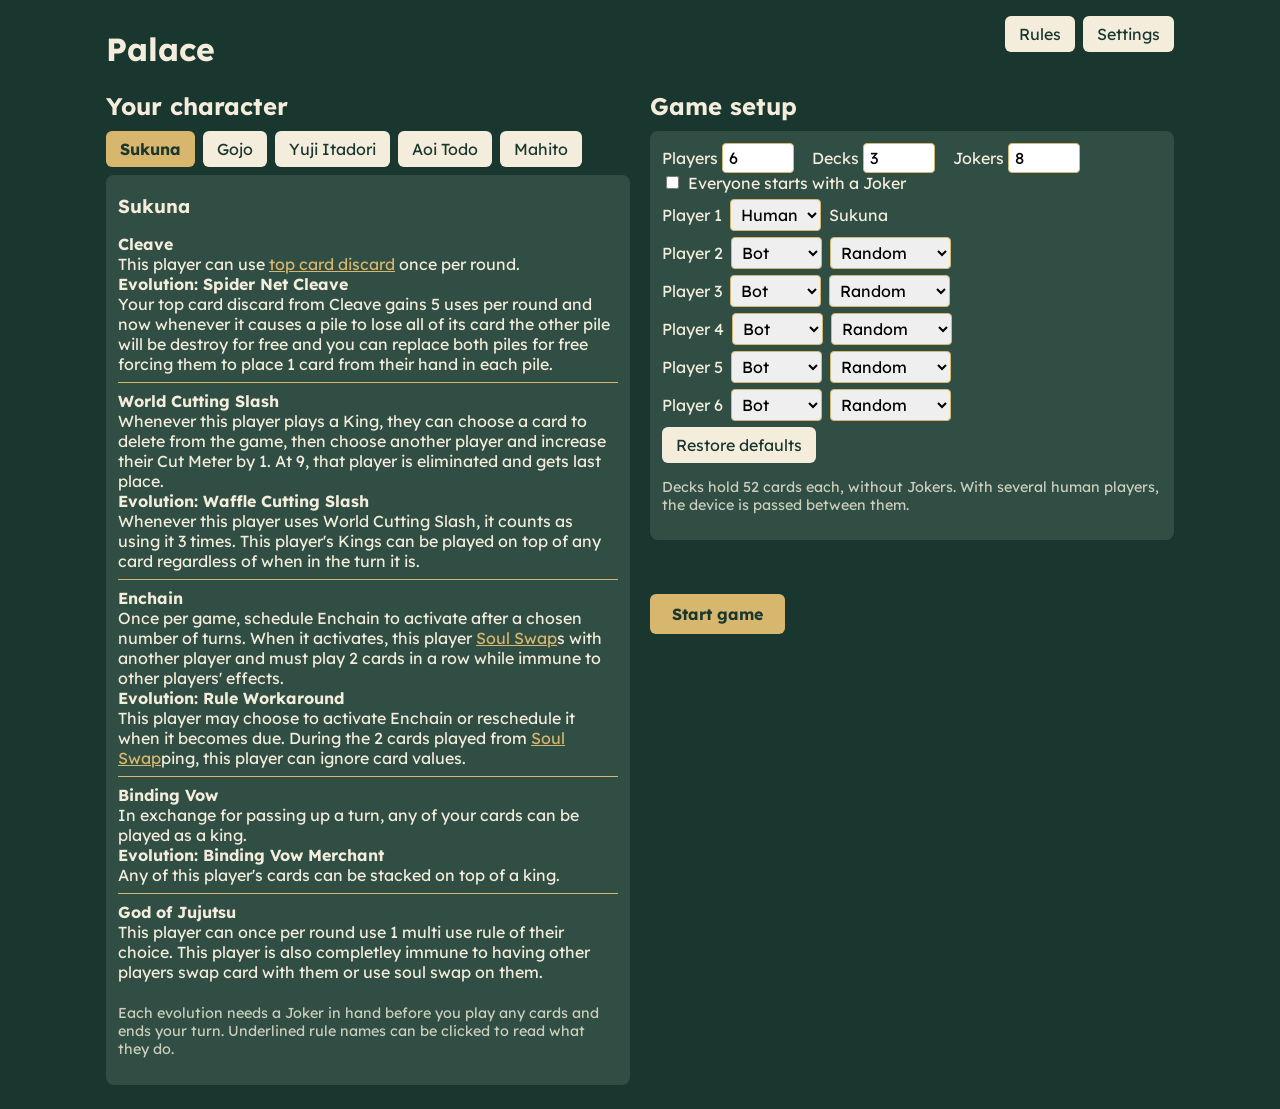
==== Palace.html @ 28a7b922 "ooh boy ur gonna get it pall" ====
<!DOCTYPE html>
<html lang="en">
	<head>
		<meta charset="utf-8">
		<meta name="viewport" content="width=device-width, initial-scale=1">
		<title>Modded Palace Online</title>
		<link href="https://fonts.googleapis.com/css?family=Lexend" rel="stylesheet">
		<style>
:root {
	--felt: #19362f;
	--felt-light: #304e43;
	--cream: #f4eddc;
	--gold: #d7b66d;
	--red: #a3342c;
}

* {
	box-sizing: border-box;
}

body {
	margin: 0;
	background: var(--felt);
	color: var(--cream);
	font-family: 'Lexend', sans-serif !important;
	min-height: 100vh;
}

h1, h2, h3 {
	margin: 0.4em 0;
}

main {
	max-width: 1100px;
	margin: 0 auto;
	padding: 16px;
}

#game {
	max-width: 1480px;
}

[hidden] {
	display: none !important;
}

#loading {
	text-align: center;
	padding: 20vh 16px;
}

button {
	font: inherit;
	background: var(--cream);
	color: var(--felt);
	border: 0;
	border-radius: 6px;
	padding: 8px 14px;
	cursor: pointer;
}

button:hover:enabled {
	background: var(--gold);
}

button:disabled {
	opacity: 0.45;
	cursor: default;
}

button.primary {
	background: var(--gold);
	font-weight: bold;
	padding: 10px 22px;
}

input, select {
	font: inherit;
	padding: 4px 6px;
	border-radius: 4px;
	border: 1px solid var(--gold);
}

input[type=number] {
	width: 4.5em;
}

.columns {
	display: grid;
	grid-template-columns: 1fr 1fr;
	gap: 20px;
}

@media (max-width: 800px) {
	.columns {
		grid-template-columns: 1fr;
	}
}

.panel {
	background: var(--felt-light);
	border-radius: 8px;
	padding: 12px;
	margin: 8px 0;
}

.panel label {
	margin-right: 14px;
}

.checkbox-setting {
	display: inline-flex;
	align-items: center;
	gap: 6px;
}

.list {
	display: flex;
	flex-wrap: wrap;
	gap: 8px;
}

.list button.selected {
	background: var(--gold);
	font-weight: bold;
}

.hint {
	opacity: 0.8;
	font-size: 0.9em;
}

.error {
	color: #ff9c92;
	min-height: 1.4em;
}

.rule {
	text-decoration: underline;
	cursor: pointer;
	color: var(--gold);
}

.track {
	border-bottom: 1px solid var(--gold);
	padding: 8px 0;
}

.track:last-child {
	border-bottom: 0;
}

.row-player {
	display: flex;
	gap: 8px;
	align-items: center;
	margin: 6px 0;
	flex-wrap: wrap;
}

header {
	display: flex;
	justify-content: space-between;
	gap: 12px;
	flex-wrap: wrap;
	align-items: flex-start;
}

#status {
	white-space: pre-line;
	line-height: 1.4;
}

.toolbar {
	display: flex;
	gap: 8px;
}

.table-layout {
	display: grid;
	grid-template-columns: minmax(150px, 0.8fr) minmax(400px, 2.4fr) minmax(150px, 0.8fr);
	grid-template-areas:
		"top top top"
		"left center right"
		"hand hand hand";
	align-items: stretch;
	gap: 12px;
	margin-top: 14px;
}

.top-piles {
	grid-area: top;
	display: flex;
	justify-content: center;
	gap: 10px;
}

#left-players {
	grid-area: left;
}

#right-players {
	grid-area: right;
}

.opponent-rail {
	display: grid;
	align-content: center;
	gap: 8px;
}

#center-table {
	grid-area: center;
	min-width: 0;
	min-height: 270px;
	display: grid;
	align-items: center;
	padding: 16px;
	border: 4px solid #8a7048;
	border-radius: 20px;
	background: #214239;
	box-shadow: inset 0 0 0 2px rgba(244, 237, 220, 0.08);
}

.center-piles {
	display: grid;
	grid-template-columns: minmax(54px, 0.7fr) minmax(0, 2fr) minmax(54px, 0.7fr);
	align-items: center;
	gap: 10px;
}

#draw-pile-left,
#draw-pile-right {
	display: flex;
	justify-content: center;
}

#discard-piles {
	display: grid;
	grid-template-columns: repeat(2, minmax(0, 132px));
	justify-content: center;
	gap: 8px;
}

.pile-stack {
	min-width: 0;
	min-height: 150px;
	display: flex;
	flex-direction: column;
	align-items: center;
	justify-content: space-between;
	gap: 6px;
	padding: 8px;
	border: 1px solid rgba(244, 237, 220, 0.2);
	border-radius: 6px;
	background: var(--felt-light);
}

.pile-label {
	min-height: 2.2em;
	display: grid;
	place-items: center;
	text-align: center;
	font-size: 0.82rem;
	font-weight: normal;
}

.pile-count {
	display: block;
	text-align: center;
	font-size: 0.74rem;
	opacity: 0.78;
}

.collection-pile {
	width: 100%;
	color: var(--cream);
}

.discard-pile.selected {
	border-color: var(--gold);
	background: #3c594a;
}

.discard-pile {
	width: 132px;
	padding-left: 4px;
	padding-right: 4px;
}

.discard-select {
	width: auto;
	padding: 0;
	background: transparent;
	line-height: 0;
}

.discard-select:hover:enabled {
	background: transparent;
	transform: translateY(-2px);
}

.discard-select:disabled {
	opacity: 1;
}

.pile-view {
	margin-top: auto;
	padding: 5px 10px;
	font-size: 0.75rem;
}

#left-players,
#right-players {
	min-width: 0;
}

.player {
	background: var(--felt-light);
	border-radius: 6px;
	padding: 9px;
}

.opponent-rail .player {
	padding: 7px;
}

.player.current {
	outline: 2px solid var(--gold);
}

.player-name {
	margin-right: 6px;
}

.player-character,
.current-turn {
	display: inline-block;
	margin-right: 5px;
	font-size: 0.8rem;
	opacity: 0.78;
}

.current-turn {
	color: var(--gold);
	font-weight: bold;
	opacity: 1;
}

.player-zones {
	display: grid;
	grid-template-columns: minmax(0, 1fr);
	gap: 4px;
	margin-top: 6px;
}

.player-zone {
	min-width: 0;
	text-align: center;
}

.zone-label {
	display: block;
	margin-bottom: 3px;
	font-size: 0.75rem;
	opacity: 0.8;
}

.mini-cards {
	display: flex;
	flex-wrap: wrap;
	align-items: center;
	justify-content: center;
	gap: 3px;
}

.empty-zone {
	min-height: 22px;
	font-size: 0.75rem;
	opacity: 0.62;
}

.player-tags {
	margin-top: 7px;
}

.tag {
	display: inline-block;
	background: rgba(0,0,0,0.3);
	border-radius: 10px;
	padding: 0 8px;
	margin: 2px 4px 0 0;
	font-size: 0.85em;
}

.cards {
	display: flex;
	flex-wrap: wrap;
	justify-content: center;
	align-content: center;
	gap: 8px;
	margin: 8px 0;
}

.own-card-zones {
	width: 100%;
	display: grid;
	gap: 4px;
}

.own-card-zones .player-zone {
	min-height: 74px;
	display: grid;
	grid-template-columns: minmax(88px, 120px) minmax(0, 1fr);
	align-items: center;
	padding: 6px 4px;
	border-bottom: 1px solid rgba(244, 237, 220, 0.2);
}

.own-card-zones .player-zone:last-child {
	border-bottom: 0;
}

.own-card-zones .zone-label {
	margin: 0;
	font-size: 0.85rem;
}

.own-card-zones .mini-cards {
	min-height: 62px;
}

#hand-area {
	grid-area: hand;
	min-width: 0;
	margin-top: 2px;
	padding: 12px 14px;
	border: 1px solid rgba(244, 237, 220, 0.22);
	border-radius: 8px;
	background: rgba(16, 42, 35, 0.5);
}

.card {
	display: flex;
	flex-direction: column;
	align-items: center;
	justify-content: space-between;
	min-width: 76px;
	min-height: 100px;
	background: #fff;
	color: #111;
	border: 2px solid #999;
	border-radius: 8px;
	padding: 6px;
	font-size: 1.05em;
	line-height: 1.2;
}

.card.inline {
	display: inline-flex;
	vertical-align: middle;
	flex: 0 0 auto;
}

.card-rank {
	align-self: flex-start;
	font-weight: bold;
}

.card-suit {
	font-size: 2em;
}

.card.compact {
	width: 64px;
	min-width: 64px;
	height: 88px;
	min-height: 88px;
	padding: 4px;
	border-radius: 5px;
	font-size: 1rem;
}

.card.compact .card-suit {
	font-size: 1.5em;
}

.card.red {
	color: var(--red);
}

.card.joker {
	color: #6b3fa0;
}

.card.hidden {
	background-color: #243f69;
	background-image: repeating-linear-gradient(45deg, #243f69 0 5px, #315681 5px 7px);
	color: #fff;
}

.card-back-mark {
	flex: 1;
	min-height: 0;
	display: grid;
	place-items: center;
	width: 100%;
	height: auto;
	border: 1px solid rgba(255, 255, 255, 0.6);
	border-radius: 3px;
	font-size: 1.3em;
}

.card.selected {
	border-color: var(--gold);
	box-shadow: 0 0 0 3px var(--gold);
	transform: translateY(-6px);
}

.card small {
	display: block;
	font-size: 0.75em;
	opacity: 0.8;
}

.actions {
	display: flex;
	flex-wrap: wrap;
	gap: 8px;
	align-items: center;
	margin-top: 8px;
}

.hand-content {
	display: grid;
	grid-template-columns: minmax(0, 1fr) minmax(220px, 0.42fr);
	align-items: center;
	gap: 18px;
}

.hand-controls {
	display: grid;
	align-content: center;
	justify-items: center;
	gap: 10px;
	min-width: 0;
}

#actions.actions {
	display: grid;
	grid-template-columns: minmax(0, 1fr);
	justify-items: stretch;
	width: 100%;
	max-width: 300px;
	margin: 0 auto;
}

#actions > button,
#actions > .info {
	width: 100%;
	text-align: center;
}

#actions > .info {
	display: block;
	padding: 6px 8px;
	border-radius: 4px;
	background: rgba(0, 0, 0, 0.18);
}

.locked-ability {
	opacity: 0.5;
}

.actions .info {
	opacity: 0.85;
	font-style: italic;
}

#draw-choice:not(:empty) {
	display: flex;
	flex-wrap: wrap;
	align-items: center;
	gap: 10px 16px;
	background: var(--felt-light);
	padding: 10px;
	border-radius: 8px;
	margin-bottom: 8px;
}

.draw-prompt {
	flex-basis: 100%;
	margin: 0;
}

.draw-choice-group {
	display: flex;
	align-items: center;
	flex-wrap: wrap;
	gap: 6px;
}

.draw-choice-group > strong {
	font-size: 0.8rem;
}

.card-gallery {
	display: flex;
	flex-wrap: wrap;
	gap: 6px;
	max-height: 55vh;
	overflow-y: auto;
}

.empty-pile {
	margin: 0;
	opacity: 0.7;
}

.empty-card {
	flex: 0 0 auto;
	width: 64px;
	height: 88px;
	border: 2px dashed rgba(244, 237, 220, 0.55);
	border-radius: 5px;
}

.overlay {
	position: fixed;
	inset: 0;
	background: rgba(0, 0, 0, 0.7);
	display: flex;
	align-items: center;
	justify-content: center;
	z-index: 10;
	padding: 12px;
}

.dialog {
	background: var(--cream);
	color: var(--felt);
	border-radius: 10px;
	padding: 18px;
	max-width: 620px;
	width: 100%;
	max-height: 85vh;
	overflow-y: auto;
}

.character-sheets {
	max-height: 65vh;
	overflow-y: auto;
}

.character-sheet + .character-sheet {
	border-top: 2px solid rgba(25, 54, 47, 0.25);
	padding-top: 8px;
}

.ask-option {
	display: inline-flex;
	align-items: center;
	gap: 8px;
	text-align: left;
}

.ask-option .card {
	flex: 0 0 auto;
}

.dialog button {
	margin: 4px 6px 0 0;
	background: var(--felt);
	color: var(--cream);
}

.dialog button:hover:enabled {
	background: var(--felt-light);
}

.dialog .rule {
	color: #7a5a10;
}

.dialog pre {
	white-space: pre-wrap;
	font: inherit;
	max-height: 55vh;
	overflow-y: auto;
	margin: 0;
}

.handoff {
	text-align: center;
}

.plain {
	white-space: pre-wrap;
	font: inherit;
	margin: 0;
}

#rules-content p {
	line-height: 1.5;
}

.admin-editor {
	display: grid;
	grid-template-columns: 1.4fr 1fr;
	gap: 12px;
}

.admin-list {
	width: 100%;
	font-size: 0.9em;
}

@media (max-width: 700px) {
	.admin-editor {
		grid-template-columns: 1fr;
	}
}

.dialog input[type=password] {
	margin: 0 6px 6px 0;
}

.standings td {
	padding: 4px 10px;
}

@media (max-width: 1050px) {
	.table-layout {
		grid-template-columns: repeat(2, minmax(0, 1fr));
		grid-template-areas:
			"top top"
			"center center"
			"left right"
			"hand hand";
	}

	#center-table {
		min-height: 230px;
	}
}

@media (max-width: 620px) {
	#game {
		padding: 10px;
	}

	.table-layout {
		gap: 8px;
	}

	#center-table {
		min-height: 190px;
		padding: 8px;
		border-width: 3px;
		border-radius: 14px;
	}

	.center-piles {
		grid-template-columns: 42px minmax(0, 1fr) 42px;
		gap: 5px;
	}

	#discard-piles {
		grid-template-columns: repeat(2, minmax(0, 1fr));
		gap: 5px;
	}

	.discard-pile {
		width: auto;
	}

	.pile-stack {
		min-height: 118px;
		gap: 4px;
		padding: 5px;
	}

	.discard-pile {
		padding-left: 2px;
		padding-right: 2px;
	}

	.pile-label {
		font-size: 0.68rem;
	}

	.card.compact {
		width: 48px;
		min-width: 48px;
		height: 68px;
		min-height: 68px;
	}

	.empty-card {
		width: 48px;
		height: 68px;
	}

	#draw-pile-left .card.compact,
	#draw-pile-right .card.compact {
		width: 38px;
		min-width: 38px;
		height: 54px;
		min-height: 54px;
	}

	.pile-view {
		padding: 4px 7px;
		font-size: 0.68rem;
	}

	#left-players,
	#right-players {
		gap: 6px;
	}

	.opponent-rail .player {
		padding: 6px;
		font-size: 0.85rem;
	}

	.opponent-rail .mini-cards .card.compact {
		width: 48px;
		min-width: 48px;
		height: 68px;
		min-height: 68px;
	}

	.opponent-rail .mini-cards .card-suit {
		font-size: 1.1em;
	}

	.zone-label {
		font-size: 0.68rem;
	}

	#hand-area {
		padding: 10px;
	}

	.hand-content {
		grid-template-columns: minmax(0, 1fr);
		gap: 12px;
	}

	.hand-controls {
		width: 100%;
	}

	#actions.actions {
		max-width: 360px;
	}
}
</style>
		<script>
			window.addEventListener("error", (event) => {
				const loading = document.getElementById("loading");
				const message = document.getElementById("loading-text");
				if (!loading || loading.hidden || !message) return;
				if (event.target && event.target.tagName === "SCRIPT") {
					message.textContent = "Could not load " + event.target.src.split("/").pop() + ".";
				} else {
					message.textContent = "Could not start: " + (event.message || "JavaScript error");
				}
			}, true);
		</script>


	</head>
	<body>
		<div id="loading">
			<h1>Palace</h1>
			<p id="loading-text">Loading the game...</p>
		</div>

		<main id="setup" hidden>
			<header>
				<h1>Palace</h1>
				<div class="toolbar">
					<button class="open-rules" type="button">Rules</button>
					<button class="open-settings" type="button">Settings</button>
				</div>
			</header>
			<div class="columns">
				<section>
					<h2>Your character</h2>
					<div id="character-list" class="list"></div>
					<div id="character-details" class="panel"></div>
				</section>
				<section>
					<h2>Game setup</h2>
					<div class="panel">
						<label>Players <input id="player-count" type="number" min="2" value="6"></label>
						<label>Decks <input id="deck-count" type="number" min="1" value="3"></label>
						<label>Jokers <input id="joker-count" type="number" min="0" value="8"></label>
						<label class="checkbox-setting"><input id="start-with-joker" type="checkbox"> Everyone starts with a Joker</label>
						<div id="player-rows"></div>
						<button id="restore-defaults" type="button">Restore defaults</button>
						<p class="hint">Decks hold 52 cards each, without Jokers. With several human players, the device is passed between them.</p>
					</div>
					<p id="setup-error" class="error"></p>
					<button id="start" type="button" class="primary">Start game</button>
				</section>
			</div>
		</main>

		<main id="game" hidden>
			<header>
				<div id="status"></div>
				<div class="toolbar">
					<button id="show-log" type="button">Action log</button>
					<button class="open-characters" type="button">Character sheets</button>
					<button class="open-rules" type="button">Rules</button>
					<button class="open-settings" type="button">Settings</button>
					<button id="new-game" type="button">New game</button>
				</div>
			</header>
			<div id="table-layout" class="table-layout">
				<section id="top-piles" class="top-piles" aria-label="Destroyed and deleted piles"></section>
				<aside id="left-players" class="opponent-rail" aria-label="Opponents on the left"></aside>
				<section id="center-table" aria-label="Table">
					<div class="center-piles">
						<div id="draw-pile-left"></div>
						<div id="discard-piles"></div>
						<div id="draw-pile-right"></div>
					</div>
				</section>
				<aside id="right-players" class="opponent-rail" aria-label="Opponents on the right"></aside>
				<section id="hand-area" aria-label="Your cards">
					<h2 id="hand-title"></h2>
					<div class="hand-content">
						<div id="cards" class="cards"></div>
						<div class="hand-controls">
							<div id="draw-choice"></div>
							<div id="actions" class="actions"></div>
						</div>
					</div>
				</section>
			</div>
		</main>

		<main id="rules-page" hidden>
			<header>
				<h1>Palace rules</h1>
				<div class="toolbar"><button id="rules-back" type="button" class="primary">Back to game</button></div>
			</header>
			<div id="rules-content"></div>
		</main>

		<div id="modal" class="overlay" hidden>
			<div class="dialog">
				<h3 id="modal-title"></h3>
				<div id="modal-body"></div>
				<div id="modal-buttons"></div>
			</div>
		</div>
	<script>
"use strict";

(() => {
	const SUITS = ["Clubs", "Diamonds", "Hearts", "Spades"];
	const RANKS = ["2", "3", "4", "5", "6", "7", "8", "9", "10", "Jack", "Queen", "King", "Ace"];
	const VALUES = Object.fromEntries(RANKS.map((rank, index) => [rank, index + 2]));
	const MAX_PLAYERS = 12;
	const DEFAULTS = { players: 6, decks: 3, jokers: 8 };
	const RANDOM = "Random";
	const RULES = {
		"Immunity": "Choose I-T, I-D, or I-S. I-T blocks all negative effects for this round. I-D blocks a negative effect unless its source has a higher highest-value card. I-S blocks the selected number of effects (3 by default). Immunity never prevents picking up discard piles.",
		"I-T": "True immunity: block all negative effects from other players while active.",
		"Stack destroy": "When you stack at least two cards of the same value, destroy the entire discard pile as a 10 would. This is not a default rule unless an ability grants it.",
		"Quick Grab": "When another player plays a specific card value, this player can take that card into their hand.",
		"Soul Swap": "Two players swap all their cards, including face-up and face-down cards.",
		"Card Swapping": "At the start of your turn, swap a card of the selected value for a face-up card or any card in a discard or destroyed pile.",
		"Under Play": "You may play a card exactly one value lower than the top of a discard pile.",
		"Skip Play": "You may play a card within two values above or below the top of a discard pile. This stacks with Under Play.",
		"Value Inversion": "After you play the selected rank, reverse card values until the round ends (3 becomes an Ace, an Ace becomes a 3, and a 2 stays a 2). Value increases and decreases are doubled while inverted.",
		"Turn Reversal": "The player who took the turn immediately before you gets the next turn; normal turn order resumes after that.",
		"Follow Stacking": "Once per round, when another player plays a rank you hold, you may stack a matching card on that pile. It cannot be used during a canceled turn.",
		"Top card discard": "On your turn, move the top card from one chosen discard pile to the destroyed pile. This rule can be used once per turn.",
		"Turn Cancel": "Cancel one player's next turn. For 3 rounds (this round and the next two), you cannot be turn-canceled or have your effects removed.",
		"Free Cards": "Choose a card value. Once per turn, a card of that value can be played on any discard pile regardless of its value.",
		"Black Flash": "Play the card value chosen for this round to land a Black Flash. Each Black Flash can temporarily evolve one unused ability for this round.",
		"Meters": "Gain one visible meter. Meters are a currency for character abilities that use them.",
		"Value Decrease": "Decrease every discard-pile card value by one. Cards reduced to 1 are destroyed along with the cards beneath them.",
		"Value Increase": "Increase every discard-pile card value by one. A pile raised above Ace accepts any next card, even during the same turn.",
		"Hand Lock": "For the next two rounds, a chosen player cannot draw up to their hand limit or change their hand through swapping.",
		"Pile Lock": "Protect one discard pile from destruction until your next turn.",
		"Chain Play": "Once per turn, play a card up to three values above or below the top card.",
		"Discard Swap": "Once per turn, put a card from your hand at the bottom of a chosen discard pile and take that pile's top card.",
		"Sneak Peek": "View the top two cards of a draw pile and return them in either order.",
		"Swap 1": "Once per turn after drawing, swap one drawn card with another player's hand. If it would be your highest or lowest card, swap with their matching extreme; otherwise they choose a non-extreme card unless you can see their hand.",
		"Pile Boost": "Once per round, add the other discard pile's value to the pile you are playing on. A value above Ace accepts any next card.",
		"Burn One": "Discard a face-up card; a player of your choice gives you one card.",
		"Reveal": "Once per round, each player chooses one hidden card to reveal until it is played. If you can see a hand, you may also choose one of its cards to reveal.",
		"Rescue Draw": "Once every 2 rounds you can choose to draw 2 cards from the draw pile or if the draw pile is gone you can take 1 card of your choice from the destroyed pile.",
		"Swap Pair": "Once per round, choose a player and swap two cards from each of your hands. If you select your highest or lowest card, they must select their matching extreme.",
		"Stack Steal": "When another player destroys a discard pile by stacking, take one card from the destroyed pile.",
		"Top Swap": "Once per round, swap the top values of the two discard piles.",
		"Tie Break": "Choose a discard pile. The next player to play there must match its exact top value or forfeit their turn.",
		"Peek Swap": "Once per round, view the top three cards of a draw pile and swap one with a card from your hand.",
		"Split Steal": "When you destroy a discard pile, take one card from each discard pile. You cannot take a 10.",
		"Delay Destroy": "Once per round, delay a discard-pile destruction until the next round.",
		"Forced Play": "Once per round on your turn, choose another player to play one card on either discard pile.",
		"Limit Play": "For one round, you can play at most five cards per turn. This does not override another character's card-play requirements.",
	};
	const DOMAIN_RULE = "Domain Clashing: Each unlocked ability with (Domain) in its name can open a domain. Opening a second domain starts a clash.\n- A domain's refinement decreases naturally only while at least two domains are clashing. A domain at 0 refinement breaks; the domain with greater remaining refinement survives the clash.\n- Each turn while clashing, a domain owner may draw a card: a royal card (Jack, Queen, King, or Ace) shields their domain from the next refinement decrease, a Joker adds 1 refinement, and a 2-5 removes 1 refinement.\n- Domain effects are disabled during a clash. Simple Domain is not a domain and does not reduce or clash with a domain's refinement; it protects its user from domain effects, and its own refinement decreases while it protects against an active domain.\n- With 3 or more domains open, a player who doesn't own a clashing domain can expend a Joker to decrease one domain's refinement by 1.\n- A domain stays open until it breaks, shatters, a player picks up the piles or has a turn canceled, or its time limit runs out.";
	const CHARACTERS = {
		Sukuna: [
			{ ability: "Cleave", description: "This player can use top card discard once per round.", rules: ["Top card discard"], evolution: { ability: "Spider Net Cleave", description: "Your top card discard from Cleave gains 5 uses per round and now whenever it causes a pile to lose all of its card the other pile will be destroy for free and you can replace both piles for free forcing them to place 1 card from their hand in each pile." } },
			{ ability: "World Cutting Slash", description: "Whenever this player plays a King, they can choose a card to delete from the game, then choose another player and increase their Cut Meter by 1. At 9, that player is eliminated and gets last place.", evolution: { ability: "Waffle Cutting Slash", description: "Whenever this player uses World Cutting Slash, it counts as using it 3 times. This player's Kings can be played on top of any card regardless of when in the turn it is." } },
			{ ability: "Enchain", description: "Once per game, schedule Enchain to activate after a chosen number of turns. When it activates, this player Soul Swaps with another player and must play 2 cards in a row while immune to other players' effects.", rules: ["Soul Swap"], evolution: { ability: "Rule Workaround", description: "This player may choose to activate Enchain or reschedule it when it becomes due. During the 2 cards played from Soul Swapping, this player can ignore card values.", rules: ["Soul Swap"] } },
			{ ability: "Binding Vow", description: "In exchange for passing up a turn, any of your cards can be played as a king.", evolution: { ability: "Binding Vow Merchant", description: "Any of this player's cards can be stacked on top of a king." } },
			{ ability: "God of Jujutsu", description: "This player can once per round use 1 multi use rule of their choice. This player is also completley immune to having other players swap card with them or use soul swap on them." },
		],
		Gojo: [
			{ ability: "Hollow Purple", description: "This player gains the ability to stack destroy", rules: ["Stack destroy"], evolution: { ability: "Max Purple", description: "When this player plays 3 cards in a row it will activate stack destroy as if they stacked 2 cards in a row." } },
			{ ability: "Limitless Barrier", description: "Whenever this player plays an Ace, they will gain a passive for however many they stacked. For 1 Ace, the player will gain I-T for 2 rounds. For 2 Aces, they will gain all of the previously listed abilities along with being able to pick up one of their face-down cards. For 3 Aces, the player will be able to pick up all of their face-down cards, along with I-T being applied for 3 rounds. Should 4 Aces be played, this player will be able to replace their hand with cards from the deleted pile along with this ability instantly being upgraded.", rules: ["I-T"], evolution: { ability: "Perfected Limitless", description: "When this ability is evolved this player will gain I-T for the rest of the game along with gaining the Quick Grab ability for Aces.", rules: ["I-T", "Quick Grab"] } },
			{ ability: "Lapse Blue", description: "Card Swapping with 5's and apply reveal on every other player when swapping cards.", rules: ["Card Swapping", "Reveal"], evolution: { ability: "Reversal Red", description: "The user can use card swapping with the card values of 6 and 9 now along with gaining rescue draw.", rules: ["Card Swapping", "Rescue Draw"] } },
			{ ability: "Six Eyes", description: "Once per round on their turn, this player can view one of their face-down cards or see another player's hand.", evolution: { ability: "Mastered Six Eyes", description: "This player gains Full Hand and can automatically check opponents' cards at the start of each turn. The manual Six Eyes view remains limited to once per round. Before drawing, they can view the top 3 cards in both draw piles and choose 1 to draw.", rules: ["Full Hand"] } },
			{ ability: "Simple Domain", description: "This player grants themselves a domain refinement of 3. This player can also 1 time per round discard a card in their hand to remove a negative effect from themselves." },
		],
		"Yuji Itadori": [
			{ ability: "Black Flash", description: "Every time this player plays a 7, they land a Black Flash. This player's 7s are free cards.", evolution: { ability: "Blessed By The Sparks Of Black", description: "Whenever any player lands a Black Flash, this player gains an extra turn, up to 3 extra turns per round. Each Black Flash lets this player choose one additional card rank that will trigger their Black Flash. This player can also spend a Joker to expand the triggering ranks." } },
			{ ability: "Divergent Fist", description: "This player has Follow Stacking and can choose one card per turn to play regardless of the pile's top value.", evolution: { ability: "Delayed Black Flash", description: "Whenever this player Follow Stacks, it counts as a Black Flash. Once per round this player can choose a card that they played, that is currently in the pile, and that didn't activate Black Flash to instantly activate Black Flash and to destroy the pile." } },
			{ ability: "Cleave", description: "This ability is unavailable until this player has landed a Black Flash within the past round. While available, this player gains Stack Destroy and may delete one card from their hand whenever they Stack Destroy.", evolution: { ability: "Soul Slashing Dismantles", description: "This ability is unavailable until this player has landed a Black Flash within the past round. Whenever this player Follow Stacks, the target gains 1 Soul Separation. Every 2 marks remove an upgraded ability; every 3 marks remove a base ability. The target chooses which ability is lost. If the target has no abilities left, a Black Flash from Follow Stacking eliminates them." } },
			{ ability: "Blood Manipulation", description: "While this player has more than 3 cards in hand, they may destroy any card in their hand. This ability may be used without a limit.", evolution: { ability: "Reversed Cursed Technique", description: "Whenever this player picks up a card, they draw one extra card. The first Black Flash they land each round also draws 3 cards." } },
			{ ability: "Prisoners Soul", description: "Other players cannot interact with this player's cards. Once per round, if another player attempts to interact with one, this player may delete a card from their hand. Attempts to Soul Swap with this player or remove one of their abilities instead jump to this player's turn and grant them 2 extra turns." },
		],
		"Aoi Todo": [
			{ ability: "Boogie Woogie", description: "At the start of this player's turn, they can swap one card of any value. Once per game, this player can Soul Swap with any player.", rules: ["Card Swapping"], evolution: { ability: "Vibraslap", description: "This player gains one swap for every turn that passes after gaining Vibraslap. This player loses access to Boogie Woogie.", rules: ["Card Swapping"] } },
			{ ability: "Black Flash", description: "Whenever this player plays an 8, they land a Black Flash and gain Follow Stacking for 2 rounds.", evolution: { ability: "Best Brother", description: "Whenever this player is turn canceled, they may choose another player to be turn canceled instead. That player chooses one of their cards and one of this player's revealed hand, face-up, or face-down cards to swap." } },
			{ ability: "Built Different", description: "This player gains Stack Destroy. They may spend one available swap to use one multi-use rule once, up to 3 times per round.", rules: ["Stack destroy"], evolution: { ability: "What's Your Type?", description: "Whenever another player swaps one of this player's cards, this player may destroy the card swapped to them. This can be used without a limit, but must be resolved before a card is played or another card is swapped.", rules: ["Stack destroy"] } },
			{ ability: "Arm Sacrifice", description: "When an effect would eliminate this player, they automatically avoid it by losing access to Boogie Woogie. This ability cannot be used after gaining Vibraslap.", evolution: { ability: "Vivid Imagination", description: "Whenever any player plays a Queen, gain one Takada-Chan's Biggest Fan meter. Spend a meter to skip to this player's turn, up to 3 times per game. Spend a Joker to increase this limit by 1." } },
			{ ability: "Simple Domain", description: "This player gains a domain refinement of 3. Once per round, they may discard a card from their hand to remove a negative effect." },
		],
		Mahito: [
			{ ability: "Body Manipulation", description: "Once at the start of each turn, choose the total size of this player's hand, face-up, and face-down zones. Face-down cards are automatically moved first; this player chooses which face-up cards to keep. Removed cards go into a private draw pile only this player can draw from.", evolution: { ability: "Self Clones", description: "At 4 or more hand cards, this player gains one extra turn per two cards in hand, rounded down. For example, 15 cards grant 7 extra turns." } },
			{ ability: "Transfigured Humans", description: "Once per round, change the value of the next card this player plays to any value without ending the turn.", evolution: { ability: "Transfigured Army", description: "Once during every player's turn, change the top value of both discard piles. Set an automatic value to apply it without choosing each time." } },
			{ ability: "Idle Transfiguration", description: "Remove one of this player's abilities to remove one ability from another player.", evolution: { ability: "Self Embodiment of Perfection (Domain)", description: "Open a refinement-1 domain for 3 rounds. While it is not clashing, cancel up to 2 players' turns and remove 1 unlocked ability from a player each round. When it ends, this player enters 3 rounds of burnout, losing all abilities except Black Flash. Shattering the domain cancels every unprotected opponent's turn, removes one ability from each, and defeats clashing domains with refinement below 5." } },
			{ ability: "Soul Touch", description: "Once per round, set another player's hand size to 2-6 for 3 rounds.", evolution: { ability: "Refined Soul", description: "Whenever another player's hand size is altered, apply Hand Lock to them." } },
			{ ability: "Black Flash", description: "Whenever this player plays a Jack, they land a Black Flash and recover all abilities suppressed by burnout." },
		],
	};
	const characterCatalog = Object.entries(CHARACTERS).map(([name, tracks]) => ({
		name,
		tracks: tracks.map((track) => ({
			...track,
			rules: track.rules || [],
			evolution: track.evolution ? { ...track.evolution, rules: track.evolution.rules || [] } : undefined,
		})),
	}));

	const rankValue = (card, jokerValue = null) => card.rank === "Joker" ? (jokerValue || 14) : VALUES[card.rank];
	const cardText = (card) => card.rank === "Joker" ? "Joker" : `${card.rank} of ${card.suit}`;
	const shuffle = (items) => {
		for (let i = items.length - 1; i > 0; i--) {
			const j = Math.floor(Math.random() * (i + 1));
			[items[i], items[j]] = [items[j], items[i]];
		}
		return items;
	};
	const card = (rank, suit = "", deck_number = 0) => ({ rank, suit, deck_number });
	const playerName = (index, bots, humanCount) => bots[index] ? `Bot ${bots.slice(0, index + 1).filter(Boolean).length}` : humanCount === 1 ? "You" : `Player ${index + 1}`;

	class Game {
		constructor(rows, decks, jokers, startWithJoker = false) {
			const bots = rows.map((row) => row.type === "Bot");
			const humanCount = bots.filter((isBot) => !isBot).length;
			let deck = [];
			for (let n = 0; n < decks; n++) for (const suit of SUITS) for (const rank of RANKS) deck.push(card(rank, suit, n));
			for (let n = 0; n < jokers; n++) deck.push(card("Joker", "", 3));
			shuffle(deck);
			this.log = [];
			this.start_with_joker = startWithJoker;
			this.players = rows.map((row, index) => {
				const character = row.character === RANDOM ? Object.keys(CHARACTERS)[Math.floor(Math.random() * Object.keys(CHARACTERS).length)] : row.character;
				return {
					name: playerName(index, bots, humanCount), character, bot: bots[index],
					hand: [], face_up: [], face_down: [], ability_states: Object.fromEntries(CHARACTERS[character].map((track) => [track.ability, { removed: false, evolved: false, uses: 0, round: 0 }])),
					cut_meter: 0, is_eliminated: false, enchain_used: false, enchain_scheduled_turn: null, vow_card: null, god_rule: "", god_round: 0,
					revealed_cards: [], known_cards: [], it_until_round: 0, simple_domain_active: false, simple_domain_used: false,
					cleanse_round: 0, rescue_round: -99, pending_world_slashes: 0, pending_limitless_effects: [], ace_streak: 0,
					god_rule_used: false, god_rule_param: null, immunity: null, cancel_immunity_until: 0,
					turn_cancelled: false, meter: 0, hand_lock_until_round: 0,
					allow_next_effect: false,
					full_hand_round: 0, full_hand_plays: 0, limit_play_until_round: 0, temporary_evolutions: {}, rule_uses: {},
					black_flash_ranks: character === "Yuji Itadori" ? ["7"] : character === "Aoi Todo" ? ["8"] : character === "Mahito" ? ["Jack"] : [],
					last_black_flash_round: -99, black_flash_count: 0, black_flash_round: 1, black_flash_round_count: 0,
					black_flash_turns: 0, black_flash_turns_granted: 0,
					black_flash_turn_round: 1, soul_separation: 0, soul_upgrades_lost: 0, soul_bases_lost: 0,
					prisoner_soul_used_round: -1,
					aoi_follow_until_round: 0, boogie_swap_used_turn: -1, boogie_soul_swap_used: false,
					vibraslap_acquired_turn: null, vibraslap_swaps_spent: 0, built_different_round: -1,
					built_different_uses: 0, takada_meter: 0, vivid_uses: 0, vivid_limit_bonus: 0,
					arm_sacrifice_used: false, built_different_rule: null, built_different_rule_used: false,
					todo_built_different_resolving: false,
					personal_draw_pile: [], body_manipulation_turn: -1, self_clone_turns: 0, self_clone_turns_used: 0, self_clone_round: -1,
					transfigured_next_value: null, transfigured_used_round: -1,
					transfigured_army_used_turn: -1, transfigured_army_auto_value: null,
					hand_size_override: null, hand_size_until_round: -1, hand_size_source: null,
					mahito_domain_cancel_round: -1, mahito_domain_cancel_count: 0, mahito_domain_remove_round: -1,
					mahito_burnout_until_round: -1, simple_domain_refinement: 3, domain_draw_turn: -1,
				};
			});
			for (const p of this.players) {
				p.face_down = [deck.pop(), deck.pop(), deck.pop()];
				p.hand = Array.from({ length: 6 }, () => deck.pop());
			}
			this.draw_piles = [[], []];
			deck.forEach((c, i) => this.draw_piles[i % 2].push(c));
			this.draw_piles.forEach(shuffle);
			this.discards = [[], []];
			this.play_metadata = new WeakMap();
			this.destroyed = [];
			for (let i = 0; i < 2; i++) {
				if (!this.draw_piles[i].length) continue;
				let c = this.draw_piles[i].pop();
				while (c.rank === "Joker" && this.draw_piles[i].some((x) => x.rank !== "Joker")) {
					this.draw_piles[i].push(c); shuffle(this.draw_piles[i]); c = this.draw_piles[i].pop();
				}
				if (c.rank === "10") this.destroyed.push(c);
				else this.discards[i].push(c);
			}
			this.pile_values = this.discards.map((pile) => pile.length ? rankValue(pile.at(-1)) : 14);
			this.pile_last_player = [null, null];
			this.pile_value_history = this.discards.map((pile) => pile.length ? [rankValue(pile.at(-1))] : []);
			this.pile_owner_history = this.discards.map((pile) => pile.length ? [null] : []);
			this.deleted = [];
			this.current = 0;
			this.turn = 1;
			this.round = 1;
			this.cards_played = 0;
			this.turn_pile = null;
			this.turn_pile_destroyed = false;
			this.winner = null;
			this.finish_order = [];
			this.last_drawn = [];
			this.domains = [];
			this.enchain_player = null;
			this.enchain_remaining = 0;
			this.pending_quick_grabs = [];
			this.pending_reveals = [];
			this.pending_stack_steals = [];
			this.pending_black_flash_evolutions = [];
			this.pending_follow_stacks = [];
			this.pending_swap_one = [];
			this.pile_locks = [null, null];
			this.pile_over_ace = [false, false];
			this.delayed_destruction = [null, null];
			this.tie_breaks = [null, null];
			this.value_inversion = null;
			this.next_player_override = null;
			this.forced_play = null;
			this.next_player_override_skip_bonus = false;
			this.pending_card_choice = null;
			this.pending_black_flash_expansions = [];
			this.pending_ability_losses = [];
			this.pending_hand_deletes = [];
			this.pending_cleave_deletes = [];
			this.pending_best_brothers = [];
			this.pending_best_brother_swaps = [];
			this.pending_todo_swap_destroys = [];
			this.next_player_override_crosses_round = false;
			this.drawPref = null;
			this.human_has_played = false;
			this.notice = "Choose three cards to keep face-up for later.";
			this.popup = null;
			this.bot_messages = [];
			this.record("Game started.");
		}
		record(message) { this.log.push(`${new Date().toLocaleString()} | ${message}`); }
		effective(index, base = null) {
			const p = this.players[index];
			if (p.character === "Mahito" && this.round <= p.mahito_burnout_until_round && base !== "Black Flash") return null;
			for (const track of CHARACTERS[p.character]) {
				if (track.ability !== base && track.evolution?.ability !== base) continue;
				const state = p.ability_states[track.ability];
				if (p.temporary_evolutions?.[track.ability] >= this.round) return track.evolution.ability;
				if (state.evolved) return track.evolution.ability;
				if (state.removed || state.base_lost || track.ability !== base) return null;
				return track.ability;
			}
			return null;
		}
		has(index, ability) { return this.effective(index, ability) !== null; }
		immune(index) {
			const p = this.players[index];
			return this.effective(index, "Limitless Barrier") === "Perfected Limitless"
				|| this.round <= p.it_until_round || p.god_rule === "I-T"
				|| p.immunity?.type === "I-T" && p.immunity.until_round >= this.round
				|| this.enchain_player === index && this.enchain_remaining > 0;
		}
		highestValue(index) {
			return [...this.players[index].hand, ...this.players[index].face_up, ...this.players[index].face_down]
				.reduce((highest, current) => Math.max(highest, this.cardValue(index, current)), 0);
		}
		blocksEffect(target, source, consumeShield = false, effect = null) {
			if (target === source) return false;
			const player = this.players[target];
			if (player.allow_next_effect) {
				if (consumeShield) player.allow_next_effect = false;
				return false;
			}
			if (effect === "Turn Cancel" && player.cancel_immunity_until >= this.round) return true;
			if (this.immune(target)) return true;
			if (player.immunity?.type === "I-D" && player.immunity.until_round >= this.round) {
				return source !== null && this.highestValue(source) <= this.highestValue(target);
			}
			if (player.immunity?.type === "I-S" && player.immunity.until_round >= this.round) {
				if (player.immunity.shields > 0) {
					if (consumeShield) player.immunity.shields--;
					return true;
				}
				player.immunity = null;
			}
			return false;
		}
		hasBlackFlashRecently(index) {
			const player = this.players[index];
			return player.character === "Yuji Itadori" && this.round - player.last_black_flash_round <= 1;
		}
		blackFlashOptions(index) {
			const player = this.players[index];
			return CHARACTERS[player.character].filter((track) => {
				const state = player.ability_states[track.ability];
				return track.evolution && state && !state.removed && !state.evolution_lost && !state.evolved
					&& player.temporary_evolutions[track.ability] !== this.round;
			});
		}
		canLandBlackFlash(index) {
			const player = this.players[index];
			return player.black_flash_round !== this.round || player.black_flash_round_count < 4;
		}
		blackFlashTriggeredBy(index, rank) {
			const player = this.players[index];
			const characterTrigger = ["Yuji Itadori", "Aoi Todo", "Mahito"].includes(player.character)
				&& this.effective(index, "Black Flash") && player.black_flash_ranks.includes(rank);
			const chosenTrigger = player.god_rule === "Black Flash" && player.god_round === this.round
				&& player.god_rule_param === rank;
			const builtTrigger = player.built_different_rule === "Black Flash" && !player.built_different_rule_used
				&& player.god_rule_param === rank;
			return this.canLandBlackFlash(index) && Boolean(characterTrigger || chosenTrigger || builtTrigger);
		}
		hasReversedCursedTechnique(index) {
			return this.effective(index, "Blood Manipulation") === "Reversed Cursed Technique";
		}
		drawReversedCursedTechnique(index) {
			const player = this.players[index];
			if (!this.hasReversedCursedTechnique(index)
				|| player.rule_uses["Reversed Cursed Technique"] === this.round) return;
			player.rule_uses["Reversed Cursed Technique"] = this.round;
			for (let drawnCount = 0; drawnCount < 3; drawnCount++) {
				const pile = this.draw_piles.find((entry) => entry.length);
				if (!pile) break;
				player.hand.push(pile.pop());
			}
		}
		drawPickupBonus(index, count) {
			if (!this.hasReversedCursedTechnique(index)) return;
			const player = this.players[index];
			for (let drawnCount = 0; drawnCount < count; drawnCount++) {
				const pile = this.draw_piles.find((entry) => entry.length);
				if (!pile) break;
				player.hand.push(pile.pop());
			}
		}
		landBlackFlash(index, playedCard = null) {
			const player = this.players[index];
			if (!this.canLandBlackFlash(index)) return false;
			if (player.black_flash_round !== this.round) {
				player.black_flash_round = this.round;
				player.black_flash_round_count = 0;
			}
			player.black_flash_round_count++;
			this.consumeBuiltRule(index, "Black Flash");
			if (playedCard) this.play_metadata.set(playedCard, {
				player: index,
				black_flash_activated: true,
			});
			player.last_black_flash_round = this.round;
			player.black_flash_count++;
			this.record(`${player.name} landed a Black Flash.`);
			if (player.character === "Mahito" && this.round <= player.mahito_burnout_until_round) {
				player.mahito_burnout_until_round = this.round - 1;
				this.record(`${player.name} recovered their abilities from burnout with Black Flash.`);
			}
			if (player.character === "Aoi Todo" && this.effective(index, "Black Flash")) {
				player.aoi_follow_until_round = Math.max(player.aoi_follow_until_round, this.round + 1);
			}
			const blackFlashOptions = this.blackFlashOptions(index);
			if (blackFlashOptions.length) {
				this.pending_black_flash_evolutions.push({
					target: index,
					choices: blackFlashOptions.map((track) => track.ability),
				});
			}
			this.drawReversedCursedTechnique(index, 3);
			for (let target = 0; target < this.players.length; target++) {
				const yuji = this.players[target];
				if (yuji.character !== "Yuji Itadori"
					|| this.effective(target, "Black Flash") !== "Blessed By The Sparks Of Black") continue;
				if (yuji.black_flash_turn_round !== this.round) {
					yuji.black_flash_turn_round = this.round;
					yuji.black_flash_turns_granted = 0;
				}
				if (yuji.black_flash_turns_granted < 3) {
					yuji.black_flash_turns++;
					yuji.black_flash_turns_granted++;
				}
				const choices = RANKS.filter((rank) => !yuji.black_flash_ranks.includes(rank));
				if (choices.length) this.pending_black_flash_expansions.push({ target, choices });
			}
			return true;
		}
		hasRule(index, rule) {
			const player = this.players[index];
			if (player.built_different_rule === rule && !player.built_different_rule_used) return true;
			if (player.god_rule === rule) return true;
			if (player.character === "Aoi Todo" && rule === "Follow Stacking"
				&& player.aoi_follow_until_round >= this.round) return true;
			if (player.character === "Yuji Itadori") {
				if (rule === "Stack destroy" && this.effective(index, "Cleave") && this.hasBlackFlashRecently(index)) return true;
				if (rule === "Follow Stacking" && this.effective(index, "Divergent Fist")) return true;
			}
			return CHARACTERS[player.character].some((track) => {
				const state = player.ability_states[track.ability];
				if (!state || state.removed) return false;
				const granted = state.evolved ? track.evolution.rules : track.rules;
				const active = state.evolved ? track.evolution.ability : track.ability;
				return active === rule || (granted || []).includes(rule);
			});
		}
		consumeBuiltRule(index, rule) {
			const player = this.players[index];
			if (player.built_different_rule !== rule || player.built_different_rule_used) return false;
			player.built_different_rule_used = true;
			return true;
		}
		tryArmSacrifice(index) {
			const player = this.players[index];
			const boogie = player.ability_states["Boogie Woogie"];
			if (player.character !== "Aoi Todo" || !["Arm Sacrifice", "Vivid Imagination"].includes(this.effective(index, "Arm Sacrifice"))
				|| !boogie || boogie.removed || boogie.evolved || boogie.base_lost || player.arm_sacrifice_used) return false;
			boogie.base_lost = true;
			player.arm_sacrifice_used = true;
			player.cut_meter = 0;
			this.record(`${player.name} used Arm Sacrifice, lost access to Boogie Woogie, and avoided elimination.`);
			return true;
		}
		cardInteractionBlocked(target, source, kind = "card") {
			const player = this.players[target];
			if (target === source || !this.effective(target, "Prisoners Soul")) return false;
			if (player.prisoner_soul_used_round !== this.round && player.hand.length) {
				player.prisoner_soul_used_round = this.round;
				this.pending_hand_deletes.push({ target, reason: "Prisoner's Soul retaliation" });
			}
			if (kind === "soul_swap" || kind === "ability_loss") {
				player.black_flash_turns += 2;
				this.next_player_override = target;
			}
			this.record(`${this.players[source].name} tried to interact with ${player.name}'s cards; Prisoner's Soul blocked it.`);
			return true;
		}
		cardValue(index, cardObj, jokerValue = null) {
			const value = rankValue(cardObj, jokerValue);
			const inversion = this.value_inversion && this.value_inversion.until_round >= this.round;
			return inversion && value !== 2 ? 17 - value : value;
		}
		isPileLocked(pile) { return Boolean(this.pile_locks[pile] && this.pile_locks[pile].owner !== null); }
		tieBreakApplies(pile, player) {
			return this.tie_breaks[pile] !== null && this.tie_breaks[pile] !== player;
		}
		canUsePileForCurrentTurn(pile) {
			return !(this.cards_played && this.turn_pile !== null && pile !== this.turn_pile
				&& (this.turn_pile_destroyed || !this.pile_over_ace[pile]));
		}
		syncPile(pile) {
			this.pile_values[pile] = this.pile_value_history[pile].at(-1) ?? 14;
			this.pile_last_player[pile] = this.pile_owner_history[pile].at(-1) ?? null;
			this.pile_over_ace[pile] = this.pile_value_history[pile].some((value) => value > 14);
		}
		modifyPileValues(delta) {
			if (this.value_inversion && this.value_inversion.until_round >= this.round) delta *= 2;
			for (let pileIndex = 0; pileIndex < 2; pileIndex++) {
				const pile = this.discards[pileIndex], history = this.pile_value_history[pileIndex];
				for (let index = 0; index < history.length; index++) {
					history[index] += delta;
					if (history[index] <= 1) {
						if (!this.isPileLocked(pileIndex)) {
							this.destroyed.push(...pile.splice(0, index + 1));
							history.splice(0, index + 1);
							this.pile_owner_history[pileIndex].splice(0, index + 1);
							break;
						}
					}
				}
				this.pile_over_ace[pileIndex] = history.some((value) => value > 14);
				this.pile_values[pileIndex] = history.at(-1) ?? 14;
			}
		}
		destroyPile(pileIndex, source, reason, stackDestroy = false) {
			const pile = this.discards[pileIndex], owner = this.players[source];
			if (!pile.length || this.isPileLocked(pileIndex)) return false;
			const delayer = this.players.findIndex((player, index) => this.hasRule(index, "Delay Destroy")
				&& player.rule_uses["Delay Destroy"] !== this.round);
			if (delayer >= 0) {
				this.players[delayer].rule_uses["Delay Destroy"] = this.round;
				this.consumeBuiltRule(delayer, "Delay Destroy");
				this.delayed_destruction[pileIndex] = { due_round: this.round + 1 };
				this.record(`${this.players[delayer].name} delayed destruction of discard pile ${pileIndex + 1}.`);
				return false;
			}
			if (this.delayed_destruction[pileIndex] && this.delayed_destruction[pileIndex].due_round > this.round) return false;
			if (source === this.current && this.cards_played > 0) {
				this.turn_pile = pileIndex;
				this.turn_pile_destroyed = true;
			}
			if (this.hasRule(source, "Split Steal")) {
				this.consumeBuiltRule(source, "Split Steal");
				for (let targetPile = 0; targetPile < 2; targetPile++) {
					const available = this.discards[targetPile];
					const index = available.findIndex((entry) => entry.rank !== "10");
					if (index < 0) continue;
					const [taken] = available.splice(index, 1);
					owner.hand.push(taken);
					this.pile_value_history[targetPile].splice(index, 1);
					this.pile_owner_history[targetPile].splice(index, 1);
					this.pile_values[targetPile] = this.pile_value_history[targetPile].at(-1) ?? 14;
					this.pile_last_player[targetPile] = this.pile_owner_history[targetPile].at(-1) ?? null;
				}
			}
			const destroyedCards = pile.splice(0);
			this.destroyed.push(...destroyedCards);
			this.pile_values[pileIndex] = 14;
			this.pile_last_player[pileIndex] = null;
			this.pile_value_history[pileIndex] = [];
			this.pile_owner_history[pileIndex] = [];
			this.pile_over_ace[pileIndex] = false;
			this.delayed_destruction[pileIndex] = null;
			this.record(reason);
			const stealers = stackDestroy ? this.players.map((player, index) => index)
				.filter((index) => index !== source && this.hasRule(index, "Stack Steal")
					&& !this.blocksEffect(index, source)) : [];
			stealers.forEach((index) => this.consumeBuiltRule(index, "Stack Steal"));
			if (stealers.length && destroyedCards.length) this.pending_stack_steals.push({ cards: destroyedCards, targets: stealers });
			return true;
		}
		finished(index) {
			const p = this.players[index];
			return p.is_eliminated || this.finish_order.some((row) => row.index === index);
		}
		bindingVowCards(index) {
			const p = this.players[index];
			if (p.hand.length) return p.hand;
			return this.draw_piles.some((pile) => pile.length) ? [] : p.face_up;
		}
		source(index) {
			const p = this.players[index];
			if (p.hand.length) return ["hand", p.hand];
			if (this.draw_piles.some((pile) => pile.length)) return ["hand", p.hand];
			if (p.face_up.length) return ["face_up", p.face_up];
			if (p.face_down.length) return ["face_down", p.face_down];
			return [null, []];
		}
		mustEnchain(index) {
			if (this.enchain_player !== index || this.enchain_remaining <= 0) return false;
			const p = this.players[index];
			if (!p.hand.length && this.draw_piles.some((pile) => pile.length)) return false;
			const [, cards] = this.source(index);
			return cards.some((c) => [0, 1].some((pile) => this.legal(c, pile, c.rank === "Joker" ? 14 : null)));
		}
		legal(cardObj, pile, jokerValue = null) {
			if (!this.canUsePileForCurrentTurn(pile)) return false;
			const p = this.players[this.current];
			if ((p.limit_play_until_round >= this.round || this.hasRule(this.current, "Limit Play"))
				&& this.cards_played >= 5 && this.enchain_player !== this.current) return false;
			const value = p.transfigured_next_value !== null
				? p.transfigured_next_value : this.cardValue(this.current, cardObj, jokerValue);
			const pileValue = this.pile_values[pile];
			if (this.tieBreakApplies(pile, this.current)) return value === pileValue;
			if (p.character === "Yuji Itadori" && this.effective(this.current, "Black Flash")
				&& cardObj.rank === "7") return true;
			if (this.pile_over_ace[pile] || this.hasRule(this.current, "Free Cards")
				&& this.freeCardMatches(this.current, value) && p.rule_uses["Free Cards"] !== this.turn) return true;
			if (this.enchain_remaining && this.enchain_player === this.current && this.effective(this.current, "Enchain") === "Rule Workaround") return true;
			if (!this.discards[pile].length) return true;
			const playsAsVow = p.vow_card === cardObj;
			const effectiveValue = playsAsVow ? 13 : value;
			const delta = effectiveValue - pileValue;
			const multiplier = this.value_inversion && this.value_inversion.until_round >= this.round ? 2 : 1;
			if (this.hasRule(this.current, "Under Play") && delta === -1 * multiplier) return true;
			if (this.hasRule(this.current, "Skip Play") && Math.abs(delta) <= 2 * multiplier) return true;
			if (this.discards[pile].length && this.hasRule(this.current, "Chain Play") && p.rule_uses["Chain Play"] !== this.turn
				&& Math.abs(delta) <= 3 * multiplier) return true;
			if (this.hasRule(this.current, "Free Cards") && this.freeCardMatches(this.current, value)
				&& p.rule_uses["Free Cards"] !== this.turn) return true;
			if (this.effective(this.current, "World Cutting Slash") === "Waffle Cutting Slash" && effectiveValue === 13) return true;
			if (this.effective(this.current, "Binding Vow") === "Binding Vow Merchant" && this.pile_last_player[pile] === this.current && this.pile_values[pile] === 13) return true;
			if (effectiveValue === 2) return this.cards_played === 0 || [2, 14].includes(pileValue);
			if (effectiveValue === 10 && this.cards_played === 0) return true;
			if (this.cards_played && this.pile_last_player[pile] === this.current) return delta >= 0 && delta <= multiplier;
			return cardObj.rank === "Joker" || effectiveValue >= pileValue;
		}
		refill(index) {
			const p = this.players[index];
			if (p.hand_lock_until_round >= this.round) {
				this.last_drawn = [];
				return;
			}
			this.last_drawn = [];
			while (p.hand.length < this.handSize(index) && (p.personal_draw_pile.length || this.draw_piles.some((pile) => pile.length))) {
				let drawn = p.personal_draw_pile.pop() || null;
				if (index === this.current && this.drawPref) {
					if (!drawn) {
						const [preferredPile, depth] = this.drawPref;
						const pile = this.draw_piles[preferredPile];
						if (pile && pile.length > depth) {
							[drawn] = pile.splice(pile.length - 1 - depth, 1);
						}
					}
					this.drawPref = null;
				}
				if (!drawn) {
					const pileIndex = this.draw_piles.findIndex((pile) => pile.length);
					drawn = this.draw_piles[pileIndex].pop();
				}
				p.hand.push(drawn);
				this.last_drawn.push(drawn);
				if (this.hasReversedCursedTechnique(index)) {
					const extraPile = this.draw_piles.find((pile) => pile.length);
					if (extraPile) {
						const extra = extraPile.pop();
						p.hand.push(extra);
						this.last_drawn.push(extra);
					}
				}
			}
		}
		refillUnderfilledHands() {
			for (let index = 0; index < this.players.length; index++) {
				const player = this.players[index];
				if (this.finished(index) || player.hand.length >= this.handSize(index)
					|| player.hand_lock_until_round >= this.round) continue;
				const previousDraws = this.last_drawn;
				this.refill(index);
				this.last_drawn = previousDraws;
			}
		}
		freeCardMatches(index, value) {
			const player = this.players[index];
			const selectedRank = (player.god_rule === "Free Cards" && player.god_round === this.round)
				|| (player.built_different_rule === "Free Cards" && !player.built_different_rule_used)
				? player.god_rule_param : null;
				return selectedRank !== null && VALUES[selectedRank] === value;
		}
		remember(viewer, c, owner = viewer) {
			const known = this.players[viewer].known_cards;
			this.players[viewer].known_cards = known.filter((row) => row.c !== c);
			this.players[viewer].known_cards.push({ c, owner });
		}
		known(viewer, c) { return this.players[viewer].known_cards.some((row) => row.c === c); }
		handSize(index) {
			const player = this.players[index];
			return player.hand_size_override !== null && player.hand_size_until_round >= this.round
				? player.hand_size_override : 3;
		}
		roundHandSize(index) {
			const player = this.players[index];
			if (player.hand_size_override !== null && player.hand_size_until_round < this.round) {
				player.hand_size_override = null;
				player.hand_size_source = null;
				if (player.hand.length > 3) {
					const returned = player.hand.splice(3);
					returned.forEach((entry, offset) => this.draw_piles[offset % this.draw_piles.length].push(entry));
					this.draw_piles.forEach(shuffle);
				}
			}
		}
		mahitoExtraTurns(index) {
			const player = this.players[index];
			if (this.effective(index, "Body Manipulation") !== "Self Clones" || player.hand.length < 4) return 0;
			return Math.floor(player.hand.length / 2);
		}
		prepareMahitoTurn(index) {
			const player = this.players[index];
			if (player.character !== "Mahito") return;
			if (player.self_clone_round !== this.round) {
				player.self_clone_round = this.round;
				player.self_clone_turns_used = 0;
			}
			if (this.effective(index, "Body Manipulation") !== "Self Clones") {
				player.self_clone_turns = 0;
				return;
			}
			player.self_clone_turns = Math.max(0, this.mahitoExtraTurns(index) - player.self_clone_turns_used);
		}
		place(c, pileIndex, jokerValue = null, source = "hand") {
			if (!this.canUsePileForCurrentTurn(pileIndex)) return null;
			const pile = this.discards[pileIndex];
			const p = this.players[this.current];
			const actual = p[source];
			const previous = this.pile_values[pileIndex];
			const vow = p.vow_card === c;
			const transfigured = p.transfigured_next_value !== null;
			const value = vow ? this.cardValue(this.current, card("King"))
				: transfigured ? p.transfigured_next_value : this.cardValue(this.current, c, jokerValue);
			const playedRank = c.rank === "Joker" ? RANKS[rankValue(c, jokerValue) - 2] : c.rank;
			const blackFlashTriggered = this.blackFlashTriggeredBy(this.current, playedRank);
			this.play_metadata.set(c, { player: this.current, black_flash_activated: Boolean(blackFlashTriggered) });
			const sameStack = pile.length && pile.at(-1).rank === c.rank
				&& Number.isInteger(this.pile_owner_history[pileIndex].at(-1));
			const delta = value - previous;
			const inverted = this.value_inversion && this.value_inversion.until_round >= this.round;
			const multiplier = inverted ? 2 : 1;
			if (this.hasRule(this.current, "Chain Play") && p.rule_uses["Chain Play"] !== this.turn
				&& Math.abs(delta) <= 3 * multiplier && (delta < 0 || delta > multiplier)) {
				p.rule_uses["Chain Play"] = this.turn;
				this.consumeBuiltRule(this.current, "Chain Play");
			}
			if (delta < 0 && this.hasRule(this.current, "Under Play") && delta >= -1 * multiplier) {
				this.consumeBuiltRule(this.current, "Under Play");
			}
			if (delta < 0 && this.hasRule(this.current, "Skip Play") && Math.abs(delta) <= 2 * multiplier) {
				this.consumeBuiltRule(this.current, "Skip Play");
			}
			const maxPurple = this.effective(this.current, "Hollow Purple") === "Max Purple" && this.cards_played % 3 === 2;
			const stackDestroy = Boolean(maxPurple || (sameStack && (this.has(this.current, "Hollow Purple") || this.hasRule(this.current, "Stack destroy"))));
			if (stackDestroy) this.consumeBuiltRule(this.current, "Stack destroy");
			pile.push(c);
			this.pile_values[pileIndex] = value;
			this.pile_last_player[pileIndex] = this.current;
			this.pile_value_history[pileIndex].push(value);
			this.pile_owner_history[pileIndex].push(this.current);
			this.pile_over_ace[pileIndex] = false;
			this.turn_pile = pileIndex;
			this.cards_played++;
			if (["face_up", "face_down"].includes(source) && p.full_hand_round === this.round && this.cards_played > 1) p.full_hand_plays++;
			if (this.enchain_player === this.current && this.enchain_remaining > 0) this.enchain_remaining--;
			if (source !== "draw") actual.splice(actual.indexOf(c), 1);
			if (transfigured) p.transfigured_next_value = null;
			for (const player of this.players) {
				player.known_cards = player.known_cards.filter((known) => known.c !== c);
				player.revealed_cards = player.revealed_cards.filter((known) => known !== c);
			}
			if (vow) p.vow_card = null;
			if (!vow && value === 10) {
				this.destroyPile(pileIndex, this.current, `${p.name} played ${c.rank === "10" ? "a 10" : "a Joker as 10"}; discard pile ${pileIndex + 1} was destroyed.`);
			} else if (stackDestroy) {
				const destroyed = this.destroyPile(pileIndex, this.current, `${p.name} triggered Stack Destroy on discard pile ${pileIndex + 1}.`, true);
				if (destroyed) {
					if (this.effective(this.current, "Cleave") && this.hasBlackFlashRecently(this.current) && p.hand.length) {
						this.pending_cleave_deletes.push({ target: this.current });
					}
				}
			} else {
				const label = vow ? `${cardText(c)} as a King (Binding Vow)` : c.rank === "Joker" ? `Joker as ${RANKS[value - 2]}` : cardText(c);
				this.record(`${p.name} played ${label} on discard pile ${pileIndex + 1}.`);
			}
			const inversionActivated = p.god_rule === "Value Inversion" && p.god_rule_param === playedRank
				|| p.built_different_rule === "Value Inversion" && !p.built_different_rule_used
					&& p.god_rule_param === playedRank;
			if (inversionActivated) {
				this.value_inversion = { until_round: this.round };
				for (let targetPile = 0; targetPile < 2; targetPile++) {
					this.pile_value_history[targetPile] = this.pile_value_history[targetPile]
						.map((entry) => entry === 2 ? 2 : 17 - entry);
					this.pile_values[targetPile] = this.pile_value_history[targetPile].at(-1) ?? 14;
				}
				this.consumeBuiltRule(this.current, "Value Inversion");
			}
			if (this.hasRule(this.current, "Free Cards") && this.freeCardMatches(this.current, value)
				&& p.rule_uses["Free Cards"] !== this.turn) {
				p.rule_uses["Free Cards"] = this.turn;
				this.consumeBuiltRule(this.current, "Free Cards");
			}
			this.refill(this.current);
			if (value === 13 && this.has(this.current, "World Cutting Slash")) p.pending_world_slashes += this.effective(this.current, "World Cutting Slash") === "Waffle Cutting Slash" ? 3 : 1;
			if (value === 14 && ["Limitless Barrier", "Perfected Limitless"].includes(this.effective(this.current, "Limitless Barrier"))) {
				p.ace_streak++;
				if (p.ace_streak <= 2) p.it_until_round = Math.max(p.it_until_round, this.round + 1);
				else if (p.ace_streak === 3) p.it_until_round = Math.max(p.it_until_round, this.round + 2);
				if (p.ace_streak === 2) p.pending_limitless_effects.push("pick_one_face_down");
				else if (p.ace_streak === 3) p.pending_limitless_effects.push("pick_all_face_down");
				else if (p.ace_streak === 4 && this.effective(this.current, "Limitless Barrier") !== "Perfected Limitless") {
					p.ability_states["Limitless Barrier"].evolved = true;
					p.pending_limitless_effects.push("replace_hand_from_deleted");
				}
			} else if (!stackDestroy) p.ace_streak = 0;
			if (blackFlashTriggered) this.landBlackFlash(this.current, c);
			if (playedRank === "Queen") {
				for (let index = 0; index < this.players.length; index++) {
					if (this.players[index].character === "Aoi Todo"
						&& this.effective(index, "Arm Sacrifice") === "Vivid Imagination") {
						this.players[index].takada_meter++;
						this.record(`${this.players[index].name} gained a Takada-Chan's Biggest Fan meter.`);
					}
				}
			}
			const targets = this.players.map((target, index) => ({ target, index })).filter(({ target, index }) =>
				index !== this.current && !target.is_eliminated && !this.finished(index)
				&& (this.effective(index, "Limitless Barrier") === "Perfected Limitless" && value === 14
					|| this.hasRule(index, "Quick Grab") && target.god_grab_value === value));
			for (const target of targets) this.consumeBuiltRule(target.index, "Quick Grab");
			if (targets.length) this.pending_quick_grabs.push({
				card: c,
				pile_index: pileIndex,
				played_by: this.current,
				zone: this.destroyed.includes(c) ? "destroyed_pile" : "discard_pile",
				targets: targets.map(({ index }) => index),
			});
			const followers = this.players.map((target, index) => index).filter((index) =>
				index !== this.current && !this.finished(index) && !this.players[index].is_eliminated
				&& !this.players[index].turn_cancelled
				&& this.hasRule(index, "Follow Stacking")
				&& this.players[index].rule_uses["Follow Stacking"] !== this.round
				&& !this.pending_follow_stacks.some((event) => event.targets.includes(index))
				&& this.players[index].hand.some((entry) => entry.rank === c.rank));
			if (followers.length) this.pending_follow_stacks.push({
				rank: c.rank, pile: pileIndex, played_by: this.current, targets: followers,
			});
			this.checkWinner();
			return c;
		}
		play(index, source, cardIndex, pile, jokerValue = null) {
			const p = this.players[index];
			const c = p[source][cardIndex];
			if (!c) return null;
			if (!this.legal(c, pile, jokerValue)) {
				if (!this.cards_played) this.takePiles(index);
				return null;
			}
			return this.place(c, pile, jokerValue, source);
		}
		playDown(index, cardIndex, pile) {
			const p = this.players[index];
			const c = p.face_down.splice(cardIndex, 1)[0];
			if (!c) return [null, false];
			if (!this.legal(c, pile, c.rank === "Joker" ? 14 : null)) {
				p.hand.push(c);
				this.takePiles(index);
				return [c, false];
			}
			p.face_down.splice(cardIndex, 0, c);
			return [this.place(c, pile, 14, "face_down"), true];
		}
		takePiles(index) {
			const p = this.players[index];
			let pickedUp = 0;
			for (const pile of this.discards) {
				pickedUp += pile.length;
				p.hand.push(...pile.splice(0));
			}
			this.pile_values = [14, 14];
			this.pile_last_player = [null, null];
			this.pile_value_history = [[], []];
			this.pile_owner_history = [[], []];
			this.cards_played = 0;
			this.turn_pile = null;
			this.turn_pile_destroyed = false;
			this.drawPickupBonus(index, pickedUp);
			this.shatterDomain(index);
			this.record(`${p.name} picked up both discard piles.`);
		}
		checkWinner() {
			if (this.draw_piles.some((pile) => pile.length) || this.players.some((player) => player.personal_draw_pile.length)
				|| this.pending_quick_grabs.length
				|| this.pending_follow_stacks.length || this.pending_stack_steals.length
				|| this.pending_black_flash_evolutions.length || this.pending_black_flash_expansions.length || this.pending_ability_losses.length
				|| this.pending_hand_deletes.length || this.pending_cleave_deletes.length
				|| this.pending_best_brothers.length || this.pending_best_brother_swaps.length
				|| this.pending_todo_swap_destroys.length
				|| this.pending_reveals.length || this.pending_card_choice
				|| this.players.some((player) => player.pending_world_slashes || player.pending_limitless_effects.length)) return;
			const completed = new Set(this.finish_order.map((row) => row.index));
			for (let index = 0; index < this.players.length; index++) {
				const p = this.players[index];
				if (!completed.has(index) && !p.is_eliminated && !p.hand.length && !p.face_up.length && !p.face_down.length) {
					this.finish_order.push({ index, rank: this.finish_order.length + 1, status: "finished", round: this.round, turn: this.turn });
				}
			}
			const finished = new Set(this.finish_order.map((row) => row.index));
			const remaining = this.players.map((_, index) => index).filter((index) => !finished.has(index) && !this.players[index].is_eliminated);
			const eliminated = this.players.map((_, index) => index).filter((index) => !finished.has(index) && this.players[index].is_eliminated);
			if (remaining.length <= 1) {
				const lastRank = this.finish_order.length + 1;
				if (remaining.length) this.finish_order.push({ index: remaining[0], rank: lastRank, status: "last remaining", round: this.round, turn: this.turn });
				for (const index of eliminated) this.finish_order.push({ index, rank: lastRank, status: "last place (Cut Meter)", round: this.round, turn: this.turn });
				this.winner = this.finish_order[0]?.index ?? remaining[0] ?? null;
			}
		}
		endTurn() {
			if (this.winner !== null) return;
			this.checkWinner();
			if (this.winner !== null) return;
			this.record(`${this.players[this.current].name} ended their turn.`);
			this.refill(this.current);
			if (this.enchain_return) {
				const saved = this.enchain_return;
				this.enchain_return = null;
				this.enchain_player = null;
				this.enchain_remaining = 0;
				this.current = saved.current;
				this.cards_played = saved.cards_played;
				this.turn_pile = saved.turn_pile;
				this.turn_pile_destroyed = saved.turn_pile_destroyed;
				this.human_has_played = saved.human_has_played;
				return;
			}
			this.cards_played = 0; this.turn_pile = null; this.turn_pile_destroyed = false;
			this.enchain_player = null;
			this.enchain_remaining = 0;
			const endingPlayer = this.players[this.current];
			this.prepareMahitoTurn(this.current);
			if (endingPlayer.black_flash_turns > 0 && !this.next_player_override_skip_bonus) {
				endingPlayer.black_flash_turns--;
				this.turn++;
				this.human_has_played = false;
				if (!(endingPlayer && !endingPlayer.bot && this.effective(this.current, "Six Eyes") === "Mastered Six Eyes" && endingPlayer.hand.length < this.handSize(this.current))) this.refill(this.current);
				return;
			}
			if (endingPlayer.self_clone_turns > 0 && this.effective(this.current, "Body Manipulation") === "Self Clones") {
				endingPlayer.self_clone_turns--;
				endingPlayer.self_clone_turns_used++;
				this.turn++;
				this.human_has_played = false;
				this.refill(this.current);
				return;
			}
			const old = this.current;
			const count = this.players.length;
			const override = this.next_player_override;
			this.current = override ?? (this.current + 1) % count;
			this.next_player_override = null;
			this.next_player_override_skip_bonus = false;
			let crossedRound = override === null && old === count - 1 || this.next_player_override_crosses_round;
			this.next_player_override_crosses_round = false;
			let steps = 0;
			while (steps < count && (this.finished(this.current) || this.players[this.current].turn_cancelled)) {
				const skipped = this.players[this.current];
				if (skipped.turn_cancelled) {
					skipped.turn_cancelled = false;
					this.shatterDomain(this.current);
					this.record(`${skipped.name}'s turn was canceled.`);
				}
				const previous = this.current;
				this.current = (this.current + 1) % count;
				if (previous === count - 1 && this.current === 0) crossedRound = true;
				steps++;
			}
			if (crossedRound) {
				this.round++;
				for (const p of this.players) {
					if (p.god_round < this.round) p.god_rule = "";
					p.built_different_rule = null;
					p.built_different_rule_used = false;
					p.black_flash_turn_round = this.round;
					p.black_flash_turns_granted = 0;
				}
				for (let index = 0; index < this.players.length; index++) this.roundHandSize(index);
				this.tickDomains();
			}
			this.turn++;
			this.human_has_played = false;
			for (let pile = 0; pile < 2; pile++) {
				const lock = this.pile_locks[pile];
				if (lock && lock.owner === this.current && lock.set_turn < this.turn) this.pile_locks[pile] = null;
				const delayed = this.delayed_destruction[pile];
				if (delayed && delayed.due_round <= this.round) {
					if (this.isPileLocked(pile)) delayed.due_round++;
					else {
						const cards = this.discards[pile].splice(0);
						this.destroyed.push(...cards);
						this.pile_values[pile] = 14; this.pile_last_player[pile] = null;
						this.pile_value_history[pile] = []; this.pile_owner_history[pile] = [];
						this.pile_over_ace[pile] = false; this.delayed_destruction[pile] = null;
						this.record(`Delayed destruction moved discard pile ${pile + 1} to the destroyed pile.`);
					}
				}
			}
			const p = this.players[this.current];
			this.prepareMahitoTurn(this.current);
			if (this.effective(this.current, "Six Eyes") === "Mastered Six Eyes") {
				for (let owner = 0; owner < this.players.length; owner++) {
					if (owner !== this.current) {
						for (const c of [...this.players[owner].hand, ...this.players[owner].face_down]) this.remember(this.current, c, owner);
					}
				}
			}
			if (!(p && !p.bot && this.effective(this.current, "Six Eyes") === "Mastered Six Eyes" && p.hand.length < this.handSize(this.current))) this.refill(this.current);
		}
		shatterDomain(index) {
			const shattered = this.domains.filter((domain) => domain.owner === index);
			this.domains = this.domains.filter((domain) => domain.owner !== index);
			for (const domain of shattered) if (domain.mahito) this.finishMahitoDomain(index);
			this.players[index].simple_domain_active = false;
		}
		tickDomains() {
			const mahitoDomains = this.domains.filter((domain) => domain.mahito);
			if (this.domains.length) {
				for (let index = 0; index < this.players.length; index++) {
					const player = this.players[index];
					if (!player.simple_domain_active
						|| this.domains.every((domain) => domain.owner === index)
						|| !mahitoDomains.length) continue;
					player.simple_domain_refinement--;
					if (player.simple_domain_refinement <= 0) player.simple_domain_active = false;
				}
			}
			for (const domain of this.domains) {
				if (domain.duration !== null) domain.duration--;
				if (this.domains.length > 1) {
					if (domain.shield) domain.shield = false;
					else domain.refinement--;
				}
			}
			const expired = this.domains.filter((domain) => domain.duration !== null && domain.duration <= 0
				|| this.domains.length > 1 && domain.refinement <= 0);
			this.domains = this.domains.filter((domain) => !expired.includes(domain));
			for (const domain of expired) if (domain.mahito) this.finishMahitoDomain(domain.owner);
		}
		openMahitoDomain(index, duration) {
			const player = this.players[index];
			if (this.domains.some((domain) => domain.owner === index && domain.mahito)) return;
			if (player.mahito_domain_cancel_round !== this.round) {
				player.mahito_domain_cancel_round = -1;
				player.mahito_domain_cancel_count = 0;
			}
			if (player.mahito_domain_remove_round !== this.round) player.mahito_domain_remove_round = -1;
			this.domains.push({
				owner: index, name: "Self Embodiment of Perfection (Domain)", refinement: 1,
				duration, mahito: true,
			});
			this.record(`${player.name} opened Self Embodiment of Perfection with refinement 1.`);
		}
		finishMahitoDomain(index) {
			const player = this.players[index];
			player.ability_states["Idle Transfiguration"].evolved = false;
			player.mahito_burnout_until_round = this.round + 2;
			this.record(`${player.name} entered 3 rounds of burnout after their domain ended.`);
		}
		releaseMahitoPrivateDeck(index) {
			const player = this.players[index];
			if (player.character !== "Mahito") return;
			const privateCards = new Set(player.personal_draw_pile);
			player.personal_draw_pile.forEach((entry, offset) => this.draw_piles[offset % this.draw_piles.length].push(entry));
			player.personal_draw_pile = [];
			for (const other of this.players) other.known_cards = other.known_cards.filter((entry) => !privateCards.has(entry.c));
			if (player.hand_size_source === index) {
				player.hand_size_override = null;
				player.hand_size_until_round = -1;
				player.hand_size_source = null;
				if (player.hand.length > 3) {
					const returned = player.hand.splice(3);
					returned.forEach((entry, offset) => this.draw_piles[offset % this.draw_piles.length].push(entry));
				}
			}
			this.draw_piles.forEach(shuffle);
		}
	}

	class Bridge {
		constructor() {
			this.reset();
			this.admin = false;
			let currentNotice = this.notice;
			Object.defineProperty(this, "notice", {
				configurable: true,
				get: () => currentNotice,
				set: (message) => {
					currentNotice = message;
					if (typeof message !== "string" || !message.trim() || !this.game) return;
					if (!this.game.log.at(-1)?.endsWith(`| ${message}`)) this.game.record(message);
				},
			});
		}
		reset() {
			this.game = null; this.setupQueue = []; this.setupPlayer = 0; this.setupComplete = false; this.lastHuman = 0;
			this.notice = ""; this.popup = null; this.autoEnd = false; this.drawPref = null;
		}
		humans() { return this.game.players.map((p, i) => !p.bot ? i : -1).filter((i) => i >= 0); }
		hotSeat() { return this.humans().length > 1; }
		viewer() {
			if (!this.setupComplete) return this.setupPlayer;
			const grab = this.quickGrabTarget();
			if (grab !== null) return grab;
			const follow = this.game.pending_follow_stacks.find((event) => event.targets.some((i) => !this.game.players[i].bot));
			if (follow) return follow.targets.find((i) => !this.game.players[i].bot);
			const steal = this.game.pending_stack_steals.find((event) => event.targets.some((i) => !this.game.players[i].bot));
			if (steal) return steal.targets.find((i) => !this.game.players[i].bot);
			const blackFlashEvolution = this.game.pending_black_flash_evolutions.find((event) => !this.game.players[event.target].bot);
			if (blackFlashEvolution) return blackFlashEvolution.target;
			const bestBrother = this.game.pending_best_brothers.find((event) => !this.game.players[event.aoi].bot);
			if (bestBrother) return bestBrother.aoi;
			const bestBrotherSwap = this.game.pending_best_brother_swaps.find((event) => !this.game.players[event.target].bot);
			if (bestBrotherSwap) return bestBrotherSwap.target;
			const todoSwapDestroy = this.game.pending_todo_swap_destroys.find((event) => !this.game.players[event.target].bot);
			if (todoSwapDestroy) return todoSwapDestroy.target;
			const blackFlash = this.game.pending_black_flash_expansions.find((event) => !this.game.players[event.target].bot);
			if (blackFlash) return blackFlash.target;
			const abilityLoss = this.game.pending_ability_losses.find((event) => !this.game.players[event.target].bot);
			if (abilityLoss) return abilityLoss.target;
			const handDelete = this.game.pending_hand_deletes.concat(this.game.pending_cleave_deletes)
				.find((event) => !this.game.players[event.target].bot);
			if (handDelete) return handDelete.target;
			if (this.game.pending_card_choice && !this.game.players[this.game.pending_card_choice.target].bot) return this.game.pending_card_choice.target;
			const revealed = this.game.pending_reveals.find((i) => !this.game.players[i].bot);
			if (revealed !== undefined) return revealed;
			const current = this.game.current;
			if (!this.game.players[current].bot) this.lastHuman = current;
			return this.lastHuman;
		}
		you(index) { return this.hotSeat() ? this.game.players[index].name : "You"; }
		get_catalog() {
			return JSON.stringify({ characters: characterCatalog, rules: RULES, domain_rule: DOMAIN_RULE, max_players: MAX_PLAYERS, defaults: DEFAULTS, random: RANDOM });
		}
		new_game(settingsText) {
			const settings = JSON.parse(settingsText);
			try {
				const rows = settings.players || [];
				const decks = Number(settings.decks), jokers = Number(settings.jokers);
				if (rows.length < 2 || rows.length > MAX_PLAYERS) throw Error(`Players must be between 2 and ${MAX_PLAYERS}`);
				if (!Number.isInteger(decks) || decks < 1) throw Error("At least one deck is required");
				if (!Number.isInteger(jokers) || jokers < 0) throw Error("Jokers cannot be negative");
				const count = decks * 52 + jokers, needed = rows.length * 9 + 4;
				if (count < needed) throw Error(`${rows.length} players need at least ${needed} cards, but only ${count} are in the deck`);
				if (rows.some((row) => !["Human", "Bot"].includes(row.type))) throw Error("Choose Human or Bot for each player");
				if (rows.every((row) => row.type === "Bot")) throw Error("At least one player must be a human");
				if (rows.some((row) => row.character !== RANDOM && !CHARACTERS[row.character])) throw Error("Choose a valid character");
				this.reset(); this.game = new Game(rows, decks, jokers, settings.start_with_joker === true);
				const humans = this.humans();
				for (const i of rows.map((_, i) => i).filter((i) => this.game.players[i].bot)) {
					const p = this.game.players[i];
					p.face_up = [...p.hand].sort((a, b) => rankValue(b) - rankValue(a)).slice(0, 3);
					p.hand = p.hand.filter((c) => !p.face_up.includes(c));
					if (this.game.start_with_joker) p.hand.push(card("Joker", "", 3));
				}
				this.setupQueue = humans; this.setupPlayer = humans[0]; this.lastHuman = humans[0];
				return this.get_state();
			} catch (error) { return JSON.stringify({ error: error.message }); }
		}
		get_state() {
			const g = this.game;
			if (!g) return JSON.stringify({ phase: "none" });
			if (this.setupComplete && g.winner === null) g.prepareMahitoTurn(g.current);
			const viewer = this.viewer(), me = g.players[viewer];
			const state = {
				notice: this.notice, popup: this.popup, round: g.round, turn: g.turn, current: g.current, viewer,
				turn_pile: g.turn_pile, turn_pile_destroyed: g.turn_pile_destroyed,
				pile_over_ace: [...g.pile_over_ace],
				hot_seat: this.hotSeat(), draw_piles: g.draw_piles.map((pile) => pile.length),
				discards: g.discards.map((pile, i) => ({ top: pile.length ? this.playedLabel(pile.at(-1), g.pile_values[i]) : null, count: pile.length, cards: pile.map(cardText) })),
				destroyed: g.destroyed.map(cardText), deleted: g.deleted.map(cardText), log: g.log.slice(-80),
				players: g.players.map((p, i) => ({
					index: i, name: p.name, character: p.character, bot: p.bot, current: i === g.current && g.winner === null,
					hand: p.hand.length, face_down: p.face_down.length, face_up: p.face_up.map((c) => this.cardInfo(c)),
					vivid_available: !p.bot && p.character === "Aoi Todo" && g.effective(i, "Arm Sacrifice") === "Vivid Imagination"
						&& p.takada_meter > 0 && p.vivid_uses < 3 + p.vivid_limit_bonus,
					vivid_expand_available: !p.bot && p.character === "Aoi Todo" && g.effective(i, "Arm Sacrifice") === "Vivid Imagination"
						&& p.hand.some((entry) => entry.rank === "Joker"),
					mahito_army_available: !p.bot && p.character === "Mahito" && i !== viewer && this.canMahitoArmy(i),
					mahito_army_auto_value: p.character === "Mahito" && p.transfigured_army_auto_value !== null
						? RANKS[p.transfigured_army_auto_value - 2] : null,
					revealed: p.revealed_cards.map(cardText),
					seen_hand: i === viewer ? [] : g.players[viewer].known_cards
						.filter((row) => p.hand.includes(row.c) && !p.revealed_cards.includes(row.c))
						.map((row) => cardText(row.c)),
					seen_face_down: i === viewer ? [] : g.players[viewer].known_cards
						.filter((row) => p.face_down.includes(row.c))
						.map((row) => cardText(row.c)),
					tags: this.tags(i),
					soul_separation: p.soul_separation,
					takada_meter: p.takada_meter,
				})),
			};
			this.popup = null;
			if (g.winner !== null) {
				state.phase = "over"; state.winner = g.players[g.winner].name;
				state.standings = g.finish_order.map((row) => ({ rank: row.rank, name: g.players[row.index].name, status: row.status === "last remaining" ? "last player standing" : "finished", round: row.round, turn: row.turn }));
				return JSON.stringify(state);
			}
			if (!this.setupComplete) {
				state.phase = "setup"; state.me = { name: me.name, hand: me.hand.map((c) => this.cardInfo(c)), face_up: [], face_down: [], source: "setup" };
				return JSON.stringify(state);
			}
			const current = g.current === viewer;
			const [source] = current ? g.source(viewer) : [null];
			state.phase = "play";
			state.me = {
				name: me.name, hand: me.hand.map((c) => this.cardInfo(c)), face_up: me.face_up.map((c) => this.cardInfo(c)),
				hand_size: g.handSize(viewer),
				face_down: me.face_down.map((c) => ({ known: g.known(viewer, c) ? cardText(c) : null })),
				turns_remaining: current ? me.black_flash_turns + me.self_clone_turns + 1 : 0,
				enchain_due: current && me.enchain_scheduled_turn !== null && g.turn >= me.enchain_scheduled_turn
					&& g.effective(viewer, "Enchain") === "Rule Workaround",
				source, pending: current && Boolean(me.pending_world_slashes || me.pending_limitless_effects.length),
				can_end: current && (g.human_has_played || me.black_flash_turns > 0 || me.self_clone_turns > 0)
					&& !me.pending_world_slashes && !me.pending_limitless_effects.length
					&& !g.mustEnchain(viewer) && !g.pending_quick_grabs.length && !g.pending_follow_stacks.length
					&& !g.pending_stack_steals.length && !g.pending_card_choice && !g.pending_reveals.length
					&& !g.pending_black_flash_evolutions.length && !g.pending_black_flash_expansions.length && !g.pending_ability_losses.length
					&& !g.pending_hand_deletes.length && !g.pending_cleave_deletes.length
					&& !g.pending_best_brothers.length && !g.pending_best_brother_swaps.length && !g.pending_todo_swap_destroys.length,
				can_pickup: current && !g.forced_play && !g.finished(viewer) && !me.pending_world_slashes && !me.pending_limitless_effects.length
					&& !g.pending_quick_grabs.length && !g.pending_follow_stacks.length && !g.pending_stack_steals.length
					&& !g.pending_card_choice && !g.pending_reveals.length && !g.mustEnchain(viewer)
					&& !g.pending_black_flash_evolutions.length && !g.pending_black_flash_expansions.length && !g.pending_ability_losses.length
					&& !g.pending_hand_deletes.length && !g.pending_cleave_deletes.length
					&& !g.pending_best_brothers.length && !g.pending_best_brother_swaps.length && !g.pending_todo_swap_destroys.length,
				is_current: current,
			};
			if (g.pending_reveals.includes(viewer)) state.me.mode = "reveal";
			if (g.pending_follow_stacks.some((event) => event.targets.includes(viewer))) state.me.mode = "follow_stack";
			if (g.pending_stack_steals.some((event) => event.targets.includes(viewer))) state.me.mode = "stack_steal";
			if (g.pending_ability_losses.some((event) => event.target === viewer)) state.me.mode = "ability_loss";
			if (g.pending_hand_deletes.some((event) => event.target === viewer)
				|| g.pending_cleave_deletes.some((event) => event.target === viewer)) state.me.mode = "hand_delete";
			if (g.pending_black_flash_expansions.some((event) => event.target === viewer)) state.me.mode = "black_flash_expansion";
			if (g.pending_black_flash_evolutions.some((event) => event.target === viewer)) state.me.mode = "black_flash_evolution";
			if (g.pending_card_choice?.target === viewer) state.me.mode = g.pending_card_choice.kind;
			if (g.pending_best_brothers.some((event) => event.aoi === viewer)) state.me.mode = "best_brother";
			if (g.pending_best_brother_swaps.some((event) => event.target === viewer)) state.me.mode = "best_brother_swap";
			if (g.pending_todo_swap_destroys.some((event) => event.target === viewer)) state.me.mode = "todo_swap_destroy";
			if (g.pending_card_choice?.target === viewer) {
				state.me.choice_indices = g.pending_card_choice.indices;
				state.me.choice_count = g.pending_card_choice.count;
				state.me.required_indices = g.pending_card_choice.required_indices || [];
			}
			state.buttons = this.buttons(viewer);
			state.all_humans_finished = this.humans().every((i) => g.finished(i));
			state.needs_bot = this.needsBot();
			if (this.needsDrawChoice()) state.draw_choice = g.draw_piles.flatMap((pile, pi) => pile.slice(-3).reverse().map((c, depth) => ({ pile: pi, depth, label: cardText(c) })));
			return JSON.stringify(state);
		}
		cardInfo(c) { return { label: cardText(c), rank: c.rank, suit: c.suit }; }
		playedLabel(c, value) { return c.rank === "Joker" ? `Joker (${RANKS[(value || 14) - 2]})` : cardText(c); }
		tags(i) {
			const g = this.game, p = g.players[i], tags = [];
			if (p.character === "Sukuna" || p.cut_meter > 0) tags.push(`Cut Meter ${p.cut_meter}/9`);
			if (g.effective(i, "Limitless Barrier") === "Perfected Limitless") tags.push("I-T permanent");
			else if (g.round <= p.it_until_round || p.god_rule === "I-T") tags.push("I-T active");
			if (p.immunity?.type === "I-D" && p.immunity.until_round >= g.round) tags.push("I-D active");
			if (p.immunity?.type === "I-T" && p.immunity.until_round >= g.round) tags.push("I-T immunity");
			if (p.immunity?.type === "I-S" && p.immunity.shields > 0) tags.push(`I-S shields ${p.immunity.shields}`);
			if (p.meter > 0) tags.push(`Meter ${p.meter}`);
			if (p.hand_lock_until_round >= g.round) tags.push("Hand locked");
			if (p.turn_cancelled) tags.push("Next turn canceled");
			if (p.cancel_immunity_until >= g.round) tags.push("Turn Cancel immunity");
			if (p.is_eliminated) tags.push("ELIMINATED"); else if (this.setupComplete && g.finished(i)) tags.push("Finished");
			if (p.soul_separation) tags.push(`Soul Separation ${p.soul_separation}`);
			if (p.character === "Aoi Todo" && p.takada_meter) tags.push(`Takada-Chan's Biggest Fan ${p.takada_meter}`);
			if (p.character === "Mahito" && p.personal_draw_pile.length) tags.push(`Private draw pile ${p.personal_draw_pile.length}`);
			if (p.character === "Mahito" && p.hand_size_override !== null && p.hand_size_until_round >= g.round) {
				tags.push(`Hand size ${p.hand.length}/${p.hand_size_override}`);
			}
			if (p.character === "Mahito" && p.mahito_burnout_until_round >= g.round) {
				tags.push(`Burnout ${p.mahito_burnout_until_round - g.round + 1} round(s)`);
			}
			if (p.character === "Mahito" && p.self_clone_turns) tags.push(`Self Clones: ${p.self_clone_turns} extra turn(s)`);
			if (p.character === "Mahito" && p.transfigured_next_value !== null) {
				tags.push(`Next card value ${RANKS[p.transfigured_next_value - 2]}`);
			}
			if (p.character === "Aoi Todo" && p.aoi_follow_until_round >= g.round) tags.push("Follow Stacking active");
			if (p.character === "Aoi Todo" && g.effective(i, "Arm Sacrifice") === "Vivid Imagination") {
				tags.push(`Vivid Imagination uses ${p.vivid_uses}/${3 + p.vivid_limit_bonus}`);
			}
			if (["Yuji Itadori", "Aoi Todo", "Mahito"].includes(p.character)) {
				tags.push(`Black Flash ranks: ${p.black_flash_ranks.join(", ")}`);
				if (p.last_black_flash_round >= g.round - 1) tags.push("Black Flash landed recently");
			}
			if (p.black_flash_round === g.round && p.black_flash_round_count > 0) {
				tags.push(`Black Flash ${p.black_flash_round_count}/4 this round`);
			}
			if (p.god_rule === "Black Flash" && p.god_round === g.round) {
				tags.push(`Black Flash triggers on ${p.god_rule_param}`);
			}
			if (p.revealed_cards.length) tags.push(`${p.revealed_cards.length} card(s) revealed`);
			if (g.forced_play?.target === i) tags.push("Forced to play");
			g.tie_breaks.forEach((owner, pile) => {
				if (owner !== null && owner !== i) tags.push(`Tie Break on discard pile ${pile + 1}`);
			});
			if (p.simple_domain_active) tags.push(`Simple Domain (refinement ${p.simple_domain_refinement})`);
			for (const d of g.domains.filter((item) => item.owner === i)) tags.push(`${d.name}: refinement ${d.refinement}${g.domains.length > 1 ? " (clashing)" : ""}${d.duration === null ? "" : `, ${d.duration} round(s) left`}`);
			return tags;
		}
		godRuleReady(index) {
			const g = this.game, p = g.players[index], rule = p.god_rule;
			const used = p.rule_uses[rule];
			if (rule === "Black Flash") return false;
			if (rule === "Top card discard" || rule === "Discard Swap" || rule === "Swap 1") {
				if (used === g.turn) return false;
				if (rule === "Swap 1") return Boolean(g.last_drawn.length && p.hand_lock_until_round < g.round);
				return true;
			}
			if (rule === "Burn One") return Boolean(p.face_up.length);
			if (["Pile Boost", "Turn Cancel", "Swap Pair", "Reveal", "Top Swap", "Tie Break", "Peek Swap", "Forced Play"].includes(rule)) return used !== g.round;
			if (rule === "Rescue Draw") return this.canRescue(index);
			if (rule === "Card Swapping") return this.canCardSwap(index);
			if (rule === "Full Hand") return g.cards_played > 0 && (p.full_hand_round !== g.round || p.full_hand_plays < 3) && Boolean(p.face_up.length || p.face_down.length);
			if (rule === "Stack Steal") return g.pending_stack_steals.some((event) => event.targets.includes(index));
			if (rule === "Follow Stacking") return g.pending_follow_stacks.some((event) => event.targets.includes(index));
			return true;
		}
		needsDrawChoice() {
			const g = this.game, p = g.players[g.current];
			return this.setupComplete && g.winner === null && !p.bot && g.cards_played === 0 && p.hand.length < g.handSize(g.current) && g.draw_piles.some((pile) => pile.length) && !this.drawPref && g.effective(g.current, "Six Eyes") === "Mastered Six Eyes" && !g.finished(g.current);
		}
		needsBot() {
			const g = this.game;
			if (!g || !this.setupComplete || g.winner !== null || this.quickGrabTarget() !== null
				|| [...g.pending_best_brothers.map((event) => event.aoi),
					...g.pending_best_brother_swaps.map((event) => event.target),
					...g.pending_todo_swap_destroys.map((event) => event.target)].some((i) => !g.players[i].bot)
				|| g.pending_follow_stacks.some((event) => event.targets.some((i) => !g.players[i].bot))
				|| g.pending_stack_steals.some((event) => event.targets.some((i) => !g.players[i].bot))
				|| [...g.pending_black_flash_evolutions, ...g.pending_black_flash_expansions, ...g.pending_ability_losses, ...g.pending_hand_deletes, ...g.pending_cleave_deletes]
					.some((event) => !g.players[event.target].bot)) return false;
			const pendingChoice = [...g.pending_black_flash_evolutions, ...g.pending_black_flash_expansions, ...g.pending_ability_losses,
				...g.pending_hand_deletes, ...g.pending_cleave_deletes].find((event) => g.players[event.target].bot);
			if (pendingChoice) return true;
			const todoPendingBot = [...g.pending_best_brothers.map((event) => event.aoi),
				...g.pending_best_brother_swaps.map((event) => event.target),
				...g.pending_todo_swap_destroys.map((event) => event.target)].some((i) => g.players[i].bot);
			if (todoPendingBot) return true;
			if (g.pending_card_choice) return g.players[g.pending_card_choice.target].bot;
			if (g.pending_reveals.some((i) => !g.players[i].bot)) return false;
			if (g.players.some((player, index) => player.bot && this.canMahitoArmy(index))) return true;
			return g.players[g.current].bot || g.finished(g.current);
		}
		quickGrabTarget() {
			const event = this.game?.pending_quick_grabs[0];
			return event?.targets.find((i) => !this.game.players[i].bot) ?? null;
		}
		delayedBlackFlashChoices(index) {
			const g = this.game;
			return g.discards.flatMap((pile, pileIndex) => pile.flatMap((card, cardIndex) => {
				const metadata = g.play_metadata.get(card);
				return g.pile_owner_history[pileIndex][cardIndex] === index
					&& metadata?.player === index
					&& !metadata.black_flash_activated
					&& !g.isPileLocked(pileIndex)
					? [{ card, cardIndex, pile: pileIndex }]
					: [];
			}));
		}
		delayedBlackFlash(answers, specifiedViewer = null) {
			const g = this.game, index = specifiedViewer ?? g.current, player = g.players[index];
			if (index !== g.current || g.effective(index, "Divergent Fist") !== "Delayed Black Flash"
				|| player.rule_uses["Delayed Black Flash"] === g.round || !g.canLandBlackFlash(index)) return;
			const choices = this.delayedBlackFlashChoices(index);
			if (!choices.length) return;
			const choice = choices[this.ask("Choose one of your cards in a discard pile that has not activated Black Flash", choices.map((entry) =>
				`Discard pile ${entry.pile + 1}: ${cardText(entry.card)}`), answers)];
			if (!g.landBlackFlash(index, choice.card)) return;
			player.rule_uses["Delayed Black Flash"] = g.round;
			g.destroyPile(choice.pile, index, `${player.name} used Delayed Black Flash to destroy discard pile ${choice.pile + 1}.`);
			this.notice = `${this.you(index)} used Delayed Black Flash to activate Black Flash and destroy discard pile ${choice.pile + 1}.`;
		}
		buttons(i) {
			const g = this.game, p = g.players[i], current = g.current === i, buttons = [];
			const add = (id, label, enabled = true, info = false, extra = {}) => buttons.push({ id, label, enabled, info, ...extra });
			const cleave = g.effective(i, "Cleave");
			if (cleave && p.character !== "Yuji Itadori") {
				const uses = p.ability_states.Cleave || { round: -1, uses: 0 };
				const remaining = uses.round === g.round ? Math.max(0, (cleave === "Spider Net Cleave" ? 5 : 1) - uses.uses) : (cleave === "Spider Net Cleave" ? 5 : 1);
				add("cleave", `Use ${cleave} (${remaining} left) - pick a discard pile first`, current && remaining > 0);
			}
			if (g.effective(i, "World Cutting Slash")) add("info", `${g.effective(i, "World Cutting Slash")} active`, false, true);
			if (g.effective(i, "Hollow Purple")) add("info", `${g.effective(i, "Hollow Purple")} active`, false, true);
			if (p.character === "Yuji Itadori") {
				const cleaveReady = g.hasBlackFlashRecently(i);
				if (current && g.effective(i, "Cleave")) add("yuji_cleave", cleaveReady ? "Cleave (active)" : "Cleave (Land a Black Flash to use)", true, false, { inactive: !cleaveReady });
				if (current && g.effective(i, "Divergent Fist") && p.rule_uses["Divergent Fist"] !== g.turn
					&& g.source(i)[1].length) add("divergent_fist", "Divergent Fist: play one card freely");
				if (current && g.effective(i, "Divergent Fist") === "Delayed Black Flash"
					&& p.rule_uses["Delayed Black Flash"] !== g.round
					&& g.canLandBlackFlash(i)
					&& this.delayedBlackFlashChoices(i).length) add("delayed_black_flash", "Delayed Black Flash: activate a played card");
				if (current && g.effective(i, "Blood Manipulation") && p.hand.length > 3) add("blood_manipulation", "Blood Manipulation: destroy a card from your hand");
				if (current && g.effective(i, "Black Flash") === "Blessed By The Sparks Of Black"
					&& p.hand.some((card) => card.rank === "Joker")
					&& RANKS.some((rank) => !p.black_flash_ranks.includes(rank))) add("expand_black_flash_joker", "Spend a Joker to expand Black Flash ranks");
			}
			if (p.character === "Mahito") {
				if (this.canBodyManipulation(i)) {
					add("body_manipulation", `Body Manipulation: set hand and table cards (max ${this.bodyManipulationMax(i)})`);
				}
				if (current && g.effective(i, "Transfigured Humans") === "Transfigured Humans"
					&& p.transfigured_used_round !== g.round && !this.mahitoBusy()) {
					add("transfigured_humans", `Transfigured Humans: set next card value${p.transfigured_next_value === null ? "" : ` (${RANKS[p.transfigured_next_value - 2]} set)`}`);
				}
				if (current && g.effective(i, "Transfigured Humans") === "Transfigured Army"
					&& this.canMahitoArmy(i)) {
					add("transfigured_army", `Transfigured Army: change both pile tops${p.transfigured_army_auto_value === null ? "" : ` to ${RANKS[p.transfigured_army_auto_value - 2]}`}`, true, false, { target: i });
					add("transfigured_army_auto", "Set automatic Transfigured Army value");
				}
				if (current && g.effective(i, "Idle Transfiguration") === "Idle Transfiguration"
					&& !this.mahitoBusy()
					&& CHARACTERS.Mahito.some((track) => !p.ability_states[track.ability].removed)
					&& g.players.some((target, targetIndex) => targetIndex !== i && !target.is_eliminated
						&& !g.finished(targetIndex) && !g.blocksEffect(targetIndex, i)
						&& CHARACTERS[target.character].some((track) => !target.ability_states[track.ability].removed))) {
					add("idle_transfiguration", "Idle Transfiguration: sacrifice an ability to remove one");
				}
				if (current && g.effective(i, "Soul Touch") && p.rule_uses["Soul Touch"] !== g.round && !this.mahitoBusy()) {
					add("soul_touch", "Soul Touch: alter a player's hand size");
				}
				const domain = this.mahitoDomain(i);
				if (domain && current) {
					if (this.canMahitoDomainCancel(i)) add("mahito_domain_cancel", `Domain: cancel a turn (${2 - (p.mahito_domain_cancel_round === g.round ? p.mahito_domain_cancel_count : 0)} left this round)`);
					if (this.canMahitoDomainRemove(i)) add("mahito_domain_remove", "Domain: remove an unlocked ability");
					if (g.effective(i, "Idle Transfiguration") === "Self Embodiment of Perfection (Domain)" && !this.mahitoBusy()) {
						add("mahito_domain_shatter", "Shatter domain: cancel turns and remove abilities");
					}
				}
				if (p.mahito_domain_cancel_round === g.round && p.mahito_domain_cancel_count) {
					add("info", `Domain turn cancels used: ${p.mahito_domain_cancel_count}/2 this round`, false, true);
				}
			}
			if (p.character === "Aoi Todo") {
				const boogie = g.effective(i, "Boogie Woogie");
				const arm = g.effective(i, "Arm Sacrifice");
				const built = g.effective(i, "Built Different");
				if (boogie === "Boogie Woogie" && this.swapCredits(i)) {
					add("info", `Boogie Woogie: ${this.swapCredits(i)} swap available`, false, true);
				}
				if (boogie === "Vibraslap" && this.swapCredits(i)) {
					add("info", `Vibraslap: ${this.swapCredits(i)} swap(s) available`, false, true);
				}
				if (current && boogie === "Boogie Woogie" && !p.boogie_soul_swap_used) {
					add("boogie_soul_swap", "Boogie Woogie: Soul Swap (once per game)");
				}
				if (current && built && (p.built_different_round !== g.round || p.built_different_uses < 3)
					&& this.swapCredits(i) > 0) {
					const uses = p.built_different_round === g.round ? p.built_different_uses : 0;
					add("built_different", `Built Different: use a rule (${3 - uses} activation${uses === 2 ? "" : "s"} left)`);
				}
				if (arm === "Vivid Imagination" && p.takada_meter > 0 && p.vivid_uses < 3 + p.vivid_limit_bonus) {
					add("vivid_skip", `Vivid Imagination: spend a meter to skip to ${p.name}'s turn`, true, false, { target: i });
				}
				if (arm === "Vivid Imagination" && p.hand.some((entry) => entry.rank === "Joker")) {
					add("vivid_expand", "Vivid Imagination: spend a Joker for one more use", true, false, { target: i });
				}
				for (const event of g.pending_best_brothers.filter((entry) => entry.aoi === i)) {
					add("best_brother", "Best Brother: redirect turn cancel");
					add("decline_best_brother", "Let the turn cancel affect you");
				}
				if (g.pending_best_brother_swaps.some((event) => event.target === i)) {
					add("best_brother_swap", "Choose cards for the Best Brother swap");
				}
				if (g.pending_todo_swap_destroys.some((event) => event.target === i)) {
					add("todo_swap_destroy", "What's Your Type?: destroy the incoming card");
					add("todo_swap_keep", "Keep the incoming card");
				}
			}
			const abilityLoss = g.pending_ability_losses.find((event) => event.target === i);
			if (abilityLoss) {
				for (const option of this.abilityLossOptions(abilityLoss)) add("lose_ability", `${abilityLoss.kind === "upgrade" ? "Lose upgrade" : "Lose ability"}: ${option.label}`, true, false, { ability: option.ability });
			}
			if (g.pending_black_flash_expansions.some((event) => event.target === i)) {
				const event = g.pending_black_flash_expansions.find((entry) => entry.target === i);
				for (const rank of event.choices) add("expand_black_flash", `Black Flash rank: ${rank}`, true, false, { rank });
			}
			if (g.pending_black_flash_evolutions.some((event) => event.target === i)) {
				const event = g.pending_black_flash_evolutions.find((entry) => entry.target === i);
				event.choices = g.blackFlashOptions(i).map((track) => track.ability);
				for (const ability of event.choices) {
					const track = CHARACTERS[p.character].find((entry) => entry.ability === ability);
					if (track) add("black_flash_evolve", `Black Flash: temporarily evolve ${ability} into ${track.evolution.ability}`, true, false, { ability });
				}
			}
			const handDelete = g.pending_hand_deletes.find((event) => event.target === i);
			const cleaveDelete = g.pending_cleave_deletes.find((event) => event.target === i);
			if (handDelete || cleaveDelete) add(handDelete ? "prisoner_delete" : "cleave_delete", handDelete?.reason || "Delete a card after Stack Destroy");
			if (this.canEnchain(i)) add("enchain", "Schedule Enchain (once per game)");
			if (p.enchain_scheduled_turn !== null) {
				const turnsLeft = Math.max(0, p.enchain_scheduled_turn - g.turn);
				add("info", `Enchain scheduled in ${turnsLeft} turn(s)`, false, true);
			}
			if (current && this.canCardSwap(i)) {
				const label = p.character === "Aoi Todo"
					? `Card Swapping (any rank; ${this.swapCredits(i)} swap${this.swapCredits(i) === 1 ? "" : "s"})`
					: `Card Swapping (${this.swapRanks(i).join("/") }s)`;
				add("card_swap", label);
			}
			if (current && this.canRescue(i)) add("rescue", "Rescue Draw");
			if (current && this.canUseSixEyes(i)) add("six_eyes", "Six Eyes");
			if (current && g.hasRule(i, "Full Hand") && g.cards_played > 0
				&& (p.full_hand_round !== g.round || p.full_hand_plays < 3) && (p.face_up.length || p.face_down.length)) add("full_hand", "Full Hand");
			if (current && p.domain_draw_turn !== g.turn && g.domains.length > 1 && g.domains.some((domain) => domain.owner === i)
				&& g.draw_piles.some((pile) => pile.length)) add("domain", "Domain clash: draw a card");
			else if (current && g.domains.length >= 3 && p.hand.some((entry) => entry.rank === "Joker")) {
				add("domain", "Domain clash: weaken a domain with a Joker");
			}
			if (g.effective(i, "Simple Domain") && !p.simple_domain_used) add("simple_domain", "Simple Domain (once per game)");
			else if (g.effective(i, "Simple Domain") && p.simple_domain_active && p.cleanse_round !== g.round && p.hand.length && (p.cut_meter > 0 || p.revealed_cards.length)) add("simple_domain", "Simple Domain: discard a card to remove an effect");
			if (current && g.effective(i, "God of Jujutsu") && p.god_round !== g.round) add("god", "God of Jujutsu (choose a rule for this round)");
			if (current && p.god_rule && GOD_ACTION_RULES.has(p.god_rule) && this.godRuleReady(i)) add("god_rule", `Use God of Jujutsu: ${p.god_rule}`);
			if (p.god_rule) add("info", `God of Jujutsu: ${p.god_rule} this round`, false, true);
			if (current && g.effective(i, "Binding Vow") && !p.vow_card && g.bindingVowCards(i).length) add("vow", "Binding Vow (pass turn, one card plays as a King)");
			if (p.vow_card) add("info", `Binding Vow: ${cardText(p.vow_card)} plays as a King`, false, true);
			if (current && p.pending_world_slashes) add("resolve_slash", `Resolve World Cutting Slash (${p.pending_world_slashes})`);
			if (current && p.pending_limitless_effects.length) add("resolve_limitless", `Resolve Limitless effect (${p.pending_limitless_effects.length})`);
			if (g.pending_quick_grabs[0]?.targets.includes(i)) {
				add("quick_grab", "Quick Grab the card");
				add("decline_quick_grab", "Decline Quick Grab");
			}
			if (g.pending_follow_stacks[0]?.targets.includes(i)) {
				add("follow_stack", "Follow Stack");
				add("decline_follow_stack", "Decline Follow Stack");
			}
			if (g.pending_stack_steals[0]?.targets.includes(i)) add("stack_steal", "Take a card with Stack Steal");
			if (this.canAllowEffect(i)) add("allow_effect", "Allow the next negative effect", true);
			if (current && g.cards_played === 0 && this.evolvable(i).length && p.hand.some((c) => c.rank === "Joker")) add("evolve", "Evolve ability (ends turn): " + this.evolvable(i).map((t) => t.evolution.ability).join(", "));
			return buttons;
		}
		evolvable(i) {
			const p = this.game.players[i];
			if (p.character === "Mahito" && this.game.round <= p.mahito_burnout_until_round) return [];
			return CHARACTERS[p.character].filter((track) => track.evolution && !p.ability_states[track.ability].removed
				&& !p.ability_states[track.ability].evolution_lost && !p.ability_states[track.ability].evolved);
		}
		canEnchain(i) {
			const g = this.game, p = g.players[i], ability = g.effective(i, "Enchain");
			return Boolean(g.current === i && !p.bot && g.cards_played === 0
				&& g.winner === null && ability && !p.enchain_used && p.enchain_scheduled_turn === null && !g.finished(i)
				&& !g.pending_quick_grabs.length && !g.players.some((player) => player.pending_world_slashes || player.pending_limitless_effects.length)
				&& this.enchainTargets(i, ability).length);
		}
		mahitoBusy() {
			const g = this.game;
			return Boolean(g.forced_play || g.pending_quick_grabs.length || g.pending_follow_stacks.length
				|| g.pending_stack_steals.length || g.pending_reveals.length || g.pending_card_choice
				|| g.pending_black_flash_evolutions.length || g.pending_black_flash_expansions.length
				|| g.pending_ability_losses.length || g.pending_hand_deletes.length || g.pending_cleave_deletes.length
				|| g.pending_best_brothers.length || g.pending_best_brother_swaps.length
				|| g.pending_todo_swap_destroys.length || g.players.some((player) =>
					player.pending_world_slashes || player.pending_limitless_effects.length));
		}
		canBodyManipulation(index) {
			const g = this.game, player = g.players[index];
			return Boolean(player?.character === "Mahito" && g.current === index && g.cards_played === 0
				&& g.effective(index, "Body Manipulation") && player.body_manipulation_turn !== g.turn
				&& this.bodyManipulationMax(index) > 0 && player.hand_lock_until_round < g.round
				&& !g.forced_play && !this.mahitoBusy() && !g.finished(index));
		}
		bodyManipulationMax(index) {
			const g = this.game, player = g.players[index];
			const drawCards = player.personal_draw_pile.length
				+ g.draw_piles.reduce((count, pile) => count + pile.length, 0);
			const availableCards = drawCards + player.hand.length + player.face_up.length + player.face_down.length;
			return Math.min(Math.floor(drawCards / 3), Math.floor(availableCards / 3));
		}
		mahitoDomain(index) {
			return this.game.domains.find((domain) => domain.mahito && domain.owner === index) || null;
		}
		canMahitoDomainEffect(index) {
			const g = this.game;
			return Boolean(g.current === index && g.effective(index, "Idle Transfiguration") === "Self Embodiment of Perfection (Domain)"
				&& this.mahitoDomain(index) && g.domains.length === 1 && !this.mahitoBusy());
		}
		canMahitoArmy(index) {
			const g = this.game, player = g.players[index];
			return Boolean(player?.character === "Mahito" && g.effective(index, "Transfigured Humans") === "Transfigured Army"
				&& !g.finished(index) && !player.is_eliminated && player.transfigured_army_used_turn !== g.turn && !this.mahitoBusy()
				&& g.discards.some((pile) => pile.length));
		}
		bodyManipulation(answers) {
			const g = this.game, index = g.current, player = g.players[index];
			if (!this.canBodyManipulation(index)) return;
			const maxSize = this.bodyManipulationMax(index);
			const size = this.ask("Body Manipulation: choose a hand size (face-up and face-down will match)",
				Array.from({ length: maxSize }, (_, n) => `${n + 1} card(s)`), answers) + 1;
			const hand = [...player.hand, ...player.face_up], faceUp = [], faceDown = [...player.face_down];
			const privatePile = [...player.personal_draw_pile];
			const drawPiles = g.draw_piles.map((pile) => [...pile]);
			const drawOne = () => privatePile.pop() || drawPiles.find((pile) => pile.length)?.pop() || null;
			const privateCards = new Set();
			const storePrivately = (entry) => {
				privatePile.push(entry);
				privateCards.add(entry);
			};
			if (faceDown.length > size) {
				faceDown.splice(size).forEach(storePrivately);
			}
			while (faceDown.length < size) {
				const drawn = drawOne();
				if (!drawn) throw new Error("Not enough cards are available to set that hand size.");
				faceDown.push(drawn);
			}
			while (hand.length > size * 2) {
				const cardIndex = this.ask("Choose a hand card to put in your private draw pile", hand.map(cardText), answers);
				storePrivately(hand.splice(cardIndex, 1)[0]);
			}
			while (hand.length < size * 2) {
				const drawn = drawOne();
				if (!drawn) throw new Error("Not enough cards are available to set that hand size.");
				hand.push(drawn);
			}
			for (let count = 0; count < size; count++) {
				const cardIndex = this.ask("Choose a hand card to set face-up", hand.map(cardText), answers);
				faceUp.push(hand.splice(cardIndex, 1)[0]);
			}
			for (const entry of privatePile) privateCards.add(entry);
			for (const entry of faceDown) privateCards.add(entry);
			player.hand = hand;
			player.face_up = faceUp;
			player.face_down = faceDown;
			player.personal_draw_pile = shuffle(privatePile);
			g.draw_piles = drawPiles;
			for (const other of g.players) other.known_cards = other.known_cards.filter((entry) => !privateCards.has(entry.c));
			player.body_manipulation_turn = g.turn;
			player.hand_size_override = size;
			player.hand_size_until_round = Number.MAX_SAFE_INTEGER;
			player.hand_size_source = index;
			this.applyRefinedSoulLocks(index);
			this.notice = `${this.you(index)} used Body Manipulation to set their hand, face-up, and face-down sizes to ${size}.`;
		}
		transfiguredHumans(answers) {
			const g = this.game, index = g.current, player = g.players[index];
			if (player.character !== "Mahito" || g.effective(index, "Transfigured Humans") !== "Transfigured Humans"
				|| player.transfigured_used_round === g.round || this.mahitoBusy()) return;
			const rank = RANKS[this.ask("Choose the value for your next card", RANKS, answers)];
			player.transfigured_next_value = VALUES[rank];
			player.transfigured_used_round = g.round;
			this.notice = `${this.you(index)} set their next card's value to ${rank}.`;
		}
		transfiguredArmy(answers, specifiedIndex = null) {
			const g = this.game, index = specifiedIndex ?? this.viewer(), player = g.players[index];
			if (!player || !this.canMahitoArmy(index)) return;
			const piles = g.discards.map((pile, pileIndex) => pile.length ? pileIndex : -1).filter((pileIndex) => pileIndex >= 0);
			const value = player.transfigured_army_auto_value
				?? VALUES[RANKS[this.ask("Choose a value for both discard piles", RANKS, answers)]];
			for (const pileIndex of piles) {
				g.pile_value_history[pileIndex][g.pile_value_history[pileIndex].length - 1] = value;
				g.syncPile(pileIndex);
			}
			player.transfigured_army_used_turn = g.turn;
			this.notice = `${player.name} changed the top value of both discard piles to ${RANKS[value - 2]}.`;
		}
		setTransfiguredArmyValue(answers) {
			const g = this.game, index = g.current, player = g.players[index];
			if (player.character !== "Mahito" || g.effective(index, "Transfigured Humans") !== "Transfigured Army"
				|| this.mahitoBusy()) return;
			const rank = RANKS[this.ask("Choose the automatic Transfigured Army value", RANKS, answers)];
			player.transfigured_army_auto_value = VALUES[rank];
			this.notice = `${this.you(index)} set Transfigured Army to automatically use ${rank}.`;
		}
		idleTransfiguration(answers) {
			const g = this.game, index = g.current, player = g.players[index];
			if (player.character !== "Mahito" || g.effective(index, "Idle Transfiguration") !== "Idle Transfiguration"
				|| this.mahitoBusy()) return;
			const ownOptions = CHARACTERS.Mahito.filter((track) => !player.ability_states[track.ability].removed)
				.map((track) => ({ ability: track.ability, label: player.ability_states[track.ability].evolved ? track.evolution.ability : track.ability }));
			const targets = g.players.map((target, targetIndex) => targetIndex).filter((targetIndex) => {
				const target = g.players[targetIndex];
				return targetIndex !== index && !target.is_eliminated && !g.finished(targetIndex)
					&& !g.blocksEffect(targetIndex, index)
					&& CHARACTERS[target.character].some((track) => !target.ability_states[track.ability].removed);
			});
			if (!ownOptions.length || !targets.length) return;
			const cost = ownOptions[this.ask("Choose one of your abilities to sacrifice", ownOptions.map((option) => option.label), answers)];
			const target = targets[this.ask("Choose a player to lose an ability", targets.map((targetIndex) => g.players[targetIndex].name), answers)];
			const targetOptions = CHARACTERS[g.players[target].character].filter((track) =>
				!g.players[target].ability_states[track.ability].removed);
			const loss = targetOptions[this.ask(`${g.players[target].name}: choose an ability to remove`,
				targetOptions.map((track) => g.players[target].ability_states[track.ability].evolved ? track.evolution.ability : track.ability), answers)];
			player.ability_states[cost.ability].removed = true;
			player.ability_states[cost.ability].evolved = false;
			if (cost.ability === "Body Manipulation") g.releaseMahitoPrivateDeck(index);
			if (g.cardInteractionBlocked(target, index, "ability_loss")) {
				this.notice = `${this.you(index)} sacrificed ${cost.label}, but Prisoner's Soul blocked the ability removal.`;
				return;
			}
			const lost = g.players[target].ability_states[loss.ability];
			lost.removed = true;
			lost.evolved = false;
			if (g.players[target].character === "Mahito" && loss.ability === "Body Manipulation") g.releaseMahitoPrivateDeck(target);
			if (loss.ability === "Simple Domain") g.players[target].simple_domain_active = false;
			if (g.players[target].character === "Mahito" && loss.ability === "Idle Transfiguration") g.shatterDomain(target);
			this.notice = `${this.you(index)} sacrificed ${cost.label} to remove ${g.players[target].name}'s ${loss.ability}.`;
		}
		soulTouch(answers) {
			const g = this.game, index = g.current, player = g.players[index];
			if (player.character !== "Mahito" || !g.effective(index, "Soul Touch")
				|| player.rule_uses["Soul Touch"] === g.round || this.mahitoBusy()) return;
			const targets = g.players.map((target, targetIndex) => targetIndex).filter((targetIndex) => {
				const target = g.players[targetIndex];
				return targetIndex !== index && !target.is_eliminated && !g.finished(targetIndex)
					&& target.hand_lock_until_round < g.round && !g.blocksEffect(targetIndex, index);
			});
			if (!targets.length) return;
			const target = targets[this.ask("Choose a player whose hand size to alter", targets.map((targetIndex) => g.players[targetIndex].name), answers)];
			const size = this.ask("Choose their new hand size (2-6)", ["2 cards", "3 cards", "4 cards", "5 cards", "6 cards"], answers) + 2;
			const affected = g.players[target];
			if (affected.hand.length > size) {
				const removed = affected.hand.splice(size);
				removed.forEach((entry, offset) => g.draw_piles[offset % g.draw_piles.length].push(entry));
				g.draw_piles.forEach(shuffle);
			} else {
				while (affected.hand.length < size) {
					const pile = g.draw_piles.find((entry) => entry.length);
					const drawn = (affected.character === "Mahito" && affected.personal_draw_pile.pop()) || pile?.pop();
					if (!drawn) break;
					affected.hand.push(drawn);
				}
			}
			affected.hand_size_override = size;
			affected.hand_size_until_round = g.round + 2;
			affected.hand_size_source = index;
			this.applyRefinedSoulLocks(target);
			player.rule_uses["Soul Touch"] = g.round;
			this.notice = `${this.you(index)} used Soul Touch to set ${affected.name}'s hand size to ${size} for 3 rounds.`;
		}
		canMahitoDomainCancel(index) {
			const g = this.game, player = g.players[index];
			return this.canMahitoDomainEffect(index)
				&& (player.mahito_domain_cancel_round !== g.round || player.mahito_domain_cancel_count < 2)
				&& g.players.some((target, targetIndex) => targetIndex !== index && !target.is_eliminated
					&& !g.finished(targetIndex) && !target.turn_cancelled
					&& !(target.simple_domain_active && target.simple_domain_refinement > 0));
		}
		mahitoDomainCancel(answers) {
			const g = this.game, index = g.current, player = g.players[index];
			if (!this.canMahitoDomainCancel(index)) return;
			const targets = g.players.map((target, targetIndex) => targetIndex).filter((targetIndex) => {
				const target = g.players[targetIndex];
				return targetIndex !== index && !target.is_eliminated && !g.finished(targetIndex) && !target.turn_cancelled
					&& !(target.simple_domain_active && target.simple_domain_refinement > 0);
			});
			const target = targets[this.ask("Choose a player to turn cancel through the domain", targets.map((targetIndex) => g.players[targetIndex].name), answers)];
			if (player.mahito_domain_cancel_round !== g.round) {
				player.mahito_domain_cancel_round = g.round;
				player.mahito_domain_cancel_count = 0;
			}
			player.mahito_domain_cancel_count++;
			g.players[target].turn_cancelled = true;
			this.notice = `${this.you(index)} canceled ${g.players[target].name}'s turn through Self Embodiment of Perfection.`;
		}
		canMahitoDomainRemove(index) {
			const g = this.game, player = g.players[index];
			return this.canMahitoDomainEffect(index) && player.mahito_domain_remove_round !== g.round
				&& g.players.some((target, targetIndex) => targetIndex !== index && !target.is_eliminated
					&& !g.finished(targetIndex) && !(target.simple_domain_active && target.simple_domain_refinement > 0)
					&& CHARACTERS[target.character].some((track) => !target.ability_states[track.ability].removed));
		}
		mahitoDomainRemove(answers) {
			const g = this.game, index = g.current, player = g.players[index];
			if (!this.canMahitoDomainRemove(index)) return;
			const targets = g.players.map((target, targetIndex) => targetIndex).filter((targetIndex) => {
				const target = g.players[targetIndex];
				return targetIndex !== index && !target.is_eliminated && !g.finished(targetIndex)
					&& !(target.simple_domain_active && target.simple_domain_refinement > 0)
					&& CHARACTERS[target.character].some((track) => !target.ability_states[track.ability].removed);
			});
			const target = targets[this.ask("Choose a player to lose an ability to the domain", targets.map((targetIndex) => g.players[targetIndex].name), answers)];
			const options = CHARACTERS[g.players[target].character].filter((track) => !g.players[target].ability_states[track.ability].removed);
			const track = options[this.ask(`${g.players[target].name}: choose an unlocked ability to remove`,
				options.map((entry) => g.players[target].ability_states[entry.ability].evolved ? entry.evolution.ability : entry.ability), answers)];
			const state = g.players[target].ability_states[track.ability];
			state.removed = true;
			state.evolved = false;
			if (g.players[target].character === "Mahito" && track.ability === "Body Manipulation") g.releaseMahitoPrivateDeck(target);
			if (track.ability === "Simple Domain") g.players[target].simple_domain_active = false;
			if (g.players[target].character === "Mahito" && track.ability === "Idle Transfiguration") g.shatterDomain(target);
			player.mahito_domain_remove_round = g.round;
			this.notice = `${this.you(index)} removed ${g.players[target].name}'s ${track.ability} through the domain.`;
		}
		mahitoDomainShatter(answers) {
			const g = this.game, index = g.current;
			const domain = this.mahitoDomain(index);
			if (!domain || g.effective(index, "Idle Transfiguration") !== "Self Embodiment of Perfection (Domain)"
				|| this.mahitoBusy()) return;
			const targets = g.players.map((target, targetIndex) => targetIndex).filter((targetIndex) => {
				const target = g.players[targetIndex];
				return targetIndex !== index && !target.is_eliminated && !g.finished(targetIndex)
					&& !(target.simple_domain_active && target.simple_domain_refinement > 0);
			});
			const losses = targets.map((target) => {
				const options = CHARACTERS[g.players[target].character].filter((track) => !g.players[target].ability_states[track.ability].removed);
				if (!options.length) return { target, track: null };
				const selected = options[this.ask(`${g.players[target].name}: choose an ability to remove`, options.map((track) =>
					g.players[target].ability_states[track.ability].evolved ? track.evolution.ability : track.ability), answers)];
				return { target, track: selected };
			});
			for (const target of targets) g.players[target].turn_cancelled = true;
			for (const { target, track } of losses) {
				if (!track) continue;
				const state = g.players[target].ability_states[track.ability];
				state.removed = true;
				state.evolved = false;
				if (g.players[target].character === "Mahito" && track.ability === "Body Manipulation") g.releaseMahitoPrivateDeck(target);
				if (track.ability === "Simple Domain") g.players[target].simple_domain_active = false;
				if (g.players[target].character === "Mahito" && track.ability === "Idle Transfiguration") g.shatterDomain(target);
			}
			g.domains = g.domains.filter((entry) => {
				if (entry.owner === index || entry.refinement >= 5) return true;
				if (entry.mahito) g.finishMahitoDomain(entry.owner);
				return false;
			});
			g.shatterDomain(index);
			this.notice = `${this.you(index)} shattered their domain, canceling turns and removing abilities from unprotected opponents.`;
		}
		enchainTargets(i, ability = this.game.effective(i, "Enchain")) {
			const g = this.game;
			return g.players.map((target, index) => index).filter((index) => index !== i
				&& !g.players[index].is_eliminated && !g.finished(index)
				&& !g.has(index, "God of Jujutsu")
				&& g.players[index].hand_lock_until_round < g.round
				&& (ability === "Rule Workaround" || !g.blocksEffect(index, i)));
		}
		abilityLossOptions(event) {
			const player = this.game.players[event.target];
			return CHARACTERS[player.character].flatMap((track) => {
				const state = player.ability_states[track.ability];
				if (state.removed) return [];
				if (event.kind === "upgrade") return state.evolved ? [{ ability: track.ability, label: track.evolution.ability }] : [];
				return [{ ability: track.ability, label: track.ability }];
			});
		}
		hasAbilities(index) {
			return Object.values(this.game.players[index].ability_states).some((ability) => !ability.removed);
		}
		queueSoulSeparation(target, source) {
			const g = this.game, player = g.players[target];
			player.soul_separation++;
			g.record(`${player.name} gained 1 Soul Separation (${player.soul_separation}).`);
			const upgradeThreshold = (player.soul_upgrades_lost + 1) * 2;
			if (player.soul_separation >= upgradeThreshold
				&& CHARACTERS[player.character].some((track) => player.ability_states[track.ability].evolved)) {
				player.soul_upgrades_lost++;
				g.pending_ability_losses.push({ target, source, kind: "upgrade", fatalIfNoAbilities: true });
			}
			const baseThreshold = (player.soul_bases_lost + 1) * 3;
			if (player.soul_separation >= baseThreshold) {
				if (this.hasAbilities(target)) {
					player.soul_bases_lost++;
					g.pending_ability_losses.push({ target, source, kind: "base", fatalIfNoAbilities: true });
				} else {
					if (!this.tryArmSacrifice(target)) player.is_eliminated = true;
				}
			}
		}
		yujiCleave() {
			const g = this.game, index = g.current;
			if (!g.effective(index, "Cleave")) return;
			this.notice = g.hasBlackFlashRecently(index)
				? "Cleave is active. Stack Destroy triggers it automatically."
				: "Land a Black Flash to use.";
		}
		divergentFist(answers) {
			const g = this.game, index = g.current, player = g.players[index];
			const [source, cards] = g.source(index);
			if (!g.effective(index, "Divergent Fist") || !source || !cards.length
				|| player.rule_uses["Divergent Fist"] === g.turn) return;
			const cardIndex = this.ask("Divergent Fist: choose one card to play freely", cards.map((entry, n) =>
				source === "face_down" ? `Face-down card ${n + 1}` : cardText(entry)), answers);
			const selected = cards[cardIndex];
			const availablePiles = [0, 1].filter((index) => g.canUsePileForCurrentTurn(index));
			if (!availablePiles.length) return;
			const pile = availablePiles.length === 1
				? availablePiles[0]
				: availablePiles[this.ask("Choose a discard pile", availablePiles.map((index) => `Discard pile ${index + 1}`), answers)];
			if (g.tieBreakApplies(pile, index) && g.cardValue(index, selected) !== g.pile_values[pile]) {
				this.notice = "Tie Break requires an exact-value play on that pile.";
				return;
			}
			player.rule_uses["Divergent Fist"] = g.turn;
			g.place(selected, pile, selected.rank === "Joker" ? 14 : null, source);
			g.human_has_played = true;
			this.notice = `${this.you(index)} used Divergent Fist to play ${cardText(selected)}.`;
		}
		bloodManipulation(answers) {
			const g = this.game, index = g.current, player = g.players[index];
			if (!g.effective(index, "Blood Manipulation") || player.hand.length <= 3 || player.bot) return;
			const cardIndex = this.ask("Blood Manipulation: choose a card to destroy", player.hand.map(cardText), answers);
			const [removed] = player.hand.splice(cardIndex, 1);
			g.destroyed.push(removed);
			this.notice = `${this.you(index)} destroyed ${cardText(removed)} with Blood Manipulation.`;
		}
		expandBlackFlashWithJoker(answers) {
			const g = this.game, index = g.current, player = g.players[index];
			if (g.effective(index, "Black Flash") !== "Blessed By The Sparks Of Black") return;
			const jokerIndex = player.hand.findIndex((entry) => entry.rank === "Joker");
			const choices = RANKS.filter((rank) => !player.black_flash_ranks.includes(rank));
			if (jokerIndex < 0 || !choices.length) return;
			const rank = choices[this.ask("Choose a rank to add to Black Flash", choices, answers)];
			player.hand.splice(jokerIndex, 1);
			player.black_flash_ranks.push(rank);
			this.notice = `${this.you(index)} expanded Black Flash to include ${rank}s.`;
		}
		blackFlashEvolve(action, specifiedTarget = null) {
			const g = this.game, target = specifiedTarget ?? this.viewer();
			const pending = g.pending_black_flash_evolutions.find((event) => event.target === target);
			const track = CHARACTERS[g.players[target].character].find((entry) => entry.ability === action.ability);
			if (!pending || !g.blackFlashOptions(target).some((option) => option.ability === action.ability) || !track) return;
			const state = g.players[target].ability_states[action.ability];
			if (state.removed || state.evolution_lost || state.evolved) return;
			g.players[target].temporary_evolutions[action.ability] = g.round;
			if (g.players[target].character === "Mahito" && action.ability === "Idle Transfiguration") {
				g.openMahitoDomain(target, 1);
			}
			if (g.players[target].character === "Mahito" && action.ability === "Body Manipulation") {
				g.prepareMahitoTurn(target);
			}
			g.pending_black_flash_evolutions.splice(g.pending_black_flash_evolutions.indexOf(pending), 1);
			const remainingChoices = g.blackFlashOptions(target).map((option) => option.ability);
			for (const queued of [...g.pending_black_flash_evolutions].filter((event) => event.target === target)) {
				queued.choices = remainingChoices;
				if (!remainingChoices.length) g.pending_black_flash_evolutions.splice(g.pending_black_flash_evolutions.indexOf(queued), 1);
			}
			g.checkWinner();
			this.notice = `${this.you(target)} temporarily evolved ${action.ability} into ${track.evolution.ability} with Black Flash.`;
		}
		expandBlackFlash(action, specifiedTarget = null) {
			const g = this.game, target = specifiedTarget ?? this.viewer();
			const pending = g.pending_black_flash_expansions.find((event) => event.target === target);
			if (!pending || !pending.choices.includes(action.rank)) return;
			g.players[target].black_flash_ranks.push(action.rank);
			g.pending_black_flash_expansions.splice(g.pending_black_flash_expansions.indexOf(pending), 1);
			g.checkWinner();
			this.notice = `${this.you(target)} can now land Black Flash with ${action.rank}s.`;
		}
		loseAbility(action, specifiedTarget = null) {
			const g = this.game, target = specifiedTarget ?? this.viewer();
			const pending = g.pending_ability_losses.find((event) => event.target === target);
			if (!pending || !this.abilityLossOptions(pending).some((option) => option.ability === action.ability)) return;
			if (g.cardInteractionBlocked(target, pending.source, "ability_loss")) {
				g.pending_ability_losses.splice(g.pending_ability_losses.indexOf(pending), 1);
				if (g.current !== target) this.finishTurn();
				return;
			}
			const player = g.players[target], state = player.ability_states[action.ability];
			if (pending.kind === "upgrade") {
				state.evolved = false;
				state.evolution_lost = true;
			} else {
				state.removed = true;
				state.evolved = false;
				if (player.character === "Mahito" && action.ability === "Body Manipulation") g.releaseMahitoPrivateDeck(target);
				if (player.character === "Mahito" && action.ability === "Idle Transfiguration") g.shatterDomain(target);
			}
			g.pending_ability_losses.splice(g.pending_ability_losses.indexOf(pending), 1);
			this.notice = `${player.name} lost ${pending.kind === "upgrade" ? "the upgrade to " : ""}${action.ability}.`;
			if (pending.fatalIfNoAbilities && !this.hasAbilities(target) && !g.tryArmSacrifice(target)) player.is_eliminated = true;
			g.checkWinner();
		}
		deleteSelectedHandCard(type, answers, specifiedTarget = null) {
			const g = this.game, target = specifiedTarget ?? this.viewer(), queue = type === "prisoner_delete"
				? g.pending_hand_deletes : g.pending_cleave_deletes;
			const pending = queue.find((event) => event.target === target);
			const player = g.players[target];
			if (!pending || !player.hand.length) return;
			const index = this.ask(pending.reason || "Choose a card to delete", player.hand.map(cardText), answers);
			const [removed] = player.hand.splice(index, 1);
			g.deleted.push(removed);
			queue.splice(queue.indexOf(pending), 1);
			g.checkWinner();
			this.notice = `${player.name} deleted ${cardText(removed)}.`;
		}
		canRescue(i) {
			const g = this.game;
			return g.hasRule(i, "Rescue Draw") && g.round - g.players[i].rescue_round >= 2;
		}
		canAllowEffect(i) {
			const g = this.game, p = g.players[i];
			const activeImmunity = g.immune(i) || p.immunity?.until_round >= g.round
				&& (p.immunity.type === "I-D" || p.immunity.type === "I-S" && p.immunity.shields > 0);
			return Boolean(activeImmunity && !p.allow_next_effect);
		}
		swapRanks(i) {
			const g = this.game, ability = g.effective(i, "Lapse Blue"), ranks = new Set();
			if (ability === "Lapse Blue") ranks.add("5");
			if (ability === "Reversal Red") ["5", "6", "9"].forEach((rank) => ranks.add(rank));
			if (["Boogie Woogie", "Vibraslap"].includes(g.effective(i, "Boogie Woogie"))) {
				["Joker", ...RANKS].forEach((rank) => ranks.add(rank));
			}
			if (g.players[i].god_rule === "Card Swapping" && g.players[i].god_grab_value >= 2) ranks.add(RANKS[g.players[i].god_grab_value - 2]);
			return [...ranks];
		}
		swapCredits(i) {
			const g = this.game, p = g.players[i], ability = g.effective(i, "Boogie Woogie");
			if (ability === "Boogie Woogie") return p.boogie_swap_used_turn === g.turn ? 0 : 1;
			if (ability === "Vibraslap" && p.vibraslap_acquired_turn !== null) {
				return Math.max(0, g.turn - p.vibraslap_acquired_turn - p.vibraslap_swaps_spent);
			}
			return 0;
		}
		spendSwapCredit(i) {
			const g = this.game, p = g.players[i], ability = g.effective(i, "Boogie Woogie");
			if (ability === "Boogie Woogie") p.boogie_swap_used_turn = g.turn;
			else if (ability === "Vibraslap") p.vibraslap_swaps_spent++;
		}
		cardSwapChoices(i) {
			const g = this.game, player = g.players[i], ranks = this.swapRanks(i);
			const own = ["hand", "face_up", "face_down"].flatMap((zone) => player[zone].flatMap((card, index) =>
				ranks.includes(card.rank) && (zone !== "face_down" || g.known(i, card)) ? [{ zone, index, card }] : []));
			const targets = [];
			for (let owner = 0; owner < g.players.length; owner++) {
				const target = g.players[owner];
				if (owner === i || target.is_eliminated || g.finished(owner) || g.blocksEffect(owner, i) || g.has(owner, "God of Jujutsu")) continue;
				target.face_up.forEach((card, index) => targets.push({ owner, zone: "face_up", index, card }));
				if (target.hand_lock_until_round < g.round) target.hand.forEach((card, index) => {
					if (target.revealed_cards.includes(card) || g.known(i, card)) targets.push({ owner, zone: "hand", index, card });
				});
				target.face_down.forEach((card, index) => {
					if (g.known(i, card)) targets.push({ owner, zone: "face_down", index, card });
				});
			}
			g.discards.forEach((cards, pile) => cards.forEach((card, index) => targets.push({ owner: -1, zone: "discard_pile", pile, index, card })));
			g.destroyed.forEach((card, index) => targets.push({ owner: -1, zone: "destroyed", index, card }));
			return { own, targets };
		}
		canCardSwap(i) {
			const g = this.game, p = g.players[i];
			if (g.current !== i || g.cards_played !== 0 || p.hand_lock_until_round >= g.round) return false;
			if (!this.swapRanks(i).length || g.finished(i)) return false;
			if (p.character === "Aoi Todo" && this.swapCredits(i) <= 0) return false;
			const options = this.cardSwapChoices(i);
			return Boolean(options.own.length && options.targets.length);
		}
		ask(title, options, answers) {
			const index = answers.pos < answers.values.length ? answers.values[answers.pos++] : -1;
			if (index < 0) throw { title, options };
			if (!Number.isInteger(index) || index >= options.length) throw new Error("That choice is no longer available");
			return index;
		}
		act(actionText) {
			const action = JSON.parse(actionText);
			const g = this.game;
			if (!g) return this.get_state();
			const answers = { values: action.answers || [], pos: 0 };
			try {
				const type = action.type;
				if (g.forced_play && g.current === g.forced_play.target
					&& !["play", "resolve_slash", "resolve_limitless", "quick_grab", "decline_quick_grab",
						"follow_stack", "decline_follow_stack", "stack_steal", "choose_card", "reveal", "allow_effect",
						"black_flash_evolve", "expand_black_flash", "lose_ability", "prisoner_delete", "cleave_delete",
						"delayed_black_flash", "best_brother", "best_brother_swap", "todo_swap_destroy", "todo_swap_keep"].includes(type)) return this.get_state();
				if (g.pending_best_brothers.length && type !== "best_brother") return this.get_state();
				if (g.pending_best_brother_swaps.length && type !== "best_brother_swap") return this.get_state();
				if (g.pending_todo_swap_destroys.length && !["todo_swap_destroy", "todo_swap_keep"].includes(type)) return this.get_state();
				if (type === "setup") this.setup(action);
				else if (type === "play") this.playAction(action, answers);
				else if (type === "end_turn") this.endAction();
				else if (type === "draw_pref") {
						if (!this.needsDrawChoice() || !g.draw_piles[action.pile] || action.depth < 0 || action.depth >= g.draw_piles[action.pile].length) return this.get_state();
					this.drawPref = [action.pile, action.depth];
					g.drawPref = this.drawPref;
					this.notice = "Mastered Six Eyes: chosen card will be drawn.";
					g.refill(g.current);
					this.drawPref = null;
				}
				else if (type === "take_piles") this.takePilesAction();
				else if (type === "cleave") this.cleave(action, answers);
				else if (type === "enchain") this.enchain(action);
				else if (type === "activate_enchain") this.activateEnchain(answers);
				else if (type === "reschedule_enchain") this.rescheduleEnchain(action);
				else if (type === "card_swap") this.cardSwap(answers);
				else if (type === "boogie_soul_swap") this.boogieSoulSwap(answers);
				else if (type === "built_different") this.builtDifferent(answers);
				else if (type === "vivid_skip") this.vividSkip(Number(action.target));
				else if (type === "vivid_expand") this.vividExpand(Number(action.target));
				else if (type === "body_manipulation") this.bodyManipulation(answers);
				else if (type === "transfigured_humans") this.transfiguredHumans(answers);
				else if (type === "transfigured_army") this.transfiguredArmy(answers, Number(action.target));
				else if (type === "transfigured_army_auto") this.setTransfiguredArmyValue(answers);
				else if (type === "idle_transfiguration") this.idleTransfiguration(answers);
				else if (type === "soul_touch") this.soulTouch(answers);
				else if (type === "mahito_domain_cancel") this.mahitoDomainCancel(answers);
				else if (type === "mahito_domain_remove") this.mahitoDomainRemove(answers);
				else if (type === "mahito_domain_shatter") this.mahitoDomainShatter(answers);
				else if (type === "best_brother") this.bestBrother(answers);
				else if (type === "decline_best_brother") this.declineBestBrother();
				else if (type === "best_brother_swap") this.bestBrotherSwap(answers);
				else if (type === "todo_swap_destroy" || type === "todo_swap_keep") this.resolveTodoSwapDestroy(type === "todo_swap_destroy");
				else if (type === "reveal") this.reveal(action);
				else if (type === "six_eyes") this.sixEyes(answers);
				else if (type === "full_hand") this.fullHand(answers);
				else if (type === "rescue") this.rescue(answers);
				else if (type === "god") this.god(answers);
				else if (type === "god_rule") this.useGodRule(answers);
				else if (type === "vow") this.vow(answers);
				else if (type === "evolve") this.evolve(answers);
				else if (type === "simple_domain") this.simpleDomain(answers);
				else if (type === "domain") this.domain(answers);
				else if (type === "quick_grab" || type === "decline_quick_grab") this.quickGrab(type === "quick_grab");
				else if (type === "follow_stack" || type === "decline_follow_stack") this.followStack(type === "follow_stack", answers);
				else if (type === "stack_steal") this.stackSteal(answers);
				else if (type === "choose_card") this.chooseCard(action);
				else if (type === "allow_effect") this.allowNextEffect();
				else if (type === "resolve_slash") this.resolveSlash(answers);
				else if (type === "resolve_limitless") this.resolveLimitless(answers);
				else if (type === "yuji_cleave") this.yujiCleave();
				else if (type === "divergent_fist") this.divergentFist(answers);
				else if (type === "blood_manipulation") this.bloodManipulation(answers);
				else if (type === "delayed_black_flash") this.delayedBlackFlash(answers);
				else if (type === "expand_black_flash_joker") this.expandBlackFlashWithJoker(answers);
				else if (type === "black_flash_evolve") this.blackFlashEvolve(action);
				else if (type === "expand_black_flash") this.expandBlackFlash(action);
				else if (type === "lose_ability") this.loseAbility(action);
				else if (type === "prisoner_delete" || type === "cleave_delete") this.deleteSelectedHandCard(type, answers);
				this.autoProgress();
				g.refillUnderfilledHands();
			} catch (error) {
				if (error && error.options) return JSON.stringify({ ask: { title: error.title, options: error.options } });
				this.notice = error.message || String(error);
			}
			return this.get_state();
		}
		setup(action) {
			if (this.setupComplete) return;
			const picks = [...new Set(action.cards || [])].sort((a, b) => a - b);
			if (picks.length !== 3 || picks.some((i) => i < 0 || i >= this.game.players[this.setupPlayer].hand.length)) throw new Error("Choose three different cards");
			const p = this.game.players[this.setupPlayer], selected = new Set(picks);
			p.face_up = p.hand.filter((_, i) => selected.has(i));
			p.hand = p.hand.filter((_, i) => !selected.has(i));
			if (this.game.start_with_joker) p.hand.push(card("Joker", "", 3));
			const position = this.setupQueue.indexOf(this.setupPlayer);
			if (position + 1 < this.setupQueue.length) {
				this.setupPlayer = this.setupQueue[position + 1];
				this.notice = "Choose three cards to keep face-up for later.";
			} else {
				this.setupComplete = true;
				this.notice = "Select a card and a discard pile, then play.";
			}
		}
		playAction(action, answers) {
			const g = this.game, current = g.current, p = g.players[current];
			if (p.bot || this.needsDrawChoice() || g.pending_reveals.length) return;
			const [source, cards] = g.source(current), cardIndex = Number(action.card), pile = Number(action.pile);
			if (!source || cardIndex < 0 || cardIndex >= cards.length || ![0, 1].includes(pile) || p.pending_world_slashes || p.pending_limitless_effects.length) return;
			const c = cards[cardIndex];
			if (source === "face_down") {
				const value = p.transfigured_next_value !== null
					? p.transfigured_next_value : g.cardValue(current, c, c.rank === "Joker" ? 14 : null);
				if (g.tieBreakApplies(pile, current) && value !== g.pile_values[pile]) {
					g.tie_breaks[pile] = null;
					this.notice = `${this.you(current)} forfeited their turn on Tie Break.`;
					this.finishTurn();
					return;
				}
				const [played, success] = g.playDown(current, cardIndex, pile);
				if (!success) {
					this.notice = `${this.you(current)} revealed ${cardText(played)} and picked up both discard piles.`;
					this.finishTurn();
					return;
				}
				this.notice = `${this.you(current)} revealed and played ${this.playedLabel(played, 14)}.`;
				if (g.tieBreakApplies(pile, current)) g.tie_breaks[pile] = null;
				this.autoEnd = true;
				g.human_has_played = true;
				return;
			}
			const useTransfiguredValue = p.transfigured_next_value !== null;
			const jokerValue = c.rank === "Joker" && !useTransfiguredValue ? this.ask("Joker value", RANKS, answers) + 2 : null;
			if (g.tieBreakApplies(pile, current) && g.cardValue(current, c, jokerValue) !== g.pile_values[pile]) {
				g.tie_breaks[pile] = null;
				this.notice = `${this.you(current)} forfeited their turn on Tie Break.`;
				this.finishTurn();
				return;
			}
			const first = g.cards_played === 0;
			const played = g.play(current, source, cardIndex, pile, jokerValue);
			if (!played) {
				this.notice = first ? `Illegal first play. ${this.you(current)} picked up both discard piles.` : "Illegal follow-up blocked. The piles were left unchanged.";
				this.finishTurn();
				return;
			}
			if (g.tieBreakApplies(pile, current)) g.tie_breaks[pile] = null;
			g.human_has_played = true;
			this.notice = `${this.you(current)} played ${this.playedLabel(played, jokerValue)}.${source === "hand" && g.last_drawn.length ? ` Drew ${g.last_drawn.length} card(s).` : ""}`;
			if (g.forced_play) g.forced_play.played = true;
		}
		finishTurn() {
			const g = this.game;
			this.autoEnd = false;
			if (g.winner !== null) return;
			if (g.forced_play) {
				const forced = g.forced_play;
				g.forced_play = null;
				g.current = forced.owner; g.cards_played = forced.cards_played;
				g.turn_pile = forced.turn_pile; g.turn_pile_destroyed = forced.turn_pile_destroyed;
				g.human_has_played = forced.human_has_played;
				this.lastHuman = forced.owner;
				return;
			}
			g.endTurn();
			g.human_has_played = g.cards_played > 0;
		}
		endAction() {
			const g = this.game, i = g.current, p = g.players[i];
			if ((!g.human_has_played && p.black_flash_turns <= 0 && p.self_clone_turns <= 0)
				|| p.pending_world_slashes || p.pending_limitless_effects.length || g.mustEnchain(i)
				|| g.pending_quick_grabs.length || g.pending_follow_stacks.length || g.pending_stack_steals.length
				|| g.pending_card_choice || g.pending_reveals.length || g.pending_black_flash_evolutions.length || g.pending_black_flash_expansions.length
				|| g.pending_ability_losses.length || g.pending_hand_deletes.length || g.pending_cleave_deletes.length
				|| g.pending_best_brothers.length || g.pending_best_brother_swaps.length || g.pending_todo_swap_destroys.length) return;
			this.finishTurn();
		}
		takePilesAction() {
			const g = this.game, i = g.current;
			if (g.players[i].bot || g.winner !== null || g.finished(i) || g.pending_quick_grabs.length
				|| g.pending_reveals.length || g.players[i].pending_world_slashes
				|| g.players[i].pending_limitless_effects.length || g.mustEnchain(i) || g.forced_play
				|| g.pending_follow_stacks.length || g.pending_stack_steals.length || g.pending_card_choice
				|| g.pending_black_flash_evolutions.length || g.pending_black_flash_expansions.length || g.pending_ability_losses.length
				|| g.pending_hand_deletes.length || g.pending_cleave_deletes.length
				|| g.pending_best_brothers.length || g.pending_best_brother_swaps.length || g.pending_todo_swap_destroys.length) return;
			g.takePiles(i); this.notice = `${this.you(i)} picked up both discard piles and ended their turn.`; this.finishTurn();
		}
		autoProgress() {
			const g = this.game;
			for (let count = 0; count < 50 && g && this.setupComplete && g.winner === null; count++) {
				const abilityLoss = g.pending_ability_losses[0];
				if (abilityLoss) {
					if (!g.players[abilityLoss.target].bot) return;
					const option = this.abilityLossOptions(abilityLoss)[0];
					if (option) this.loseAbility({ ability: option.ability }, abilityLoss.target);
					else g.pending_ability_losses.shift();
					continue;
				}
				const blackFlashEvolution = g.pending_black_flash_evolutions[0];
				if (blackFlashEvolution) {
					if (!g.players[blackFlashEvolution.target].bot) return;
					const option = g.blackFlashOptions(blackFlashEvolution.target)[0];
					if (option) this.blackFlashEvolve({ ability: option.ability }, blackFlashEvolution.target);
					else g.pending_black_flash_evolutions.shift();
					continue;
				}
				const expansion = g.pending_black_flash_expansions[0];
				if (expansion) {
					if (!g.players[expansion.target].bot) return;
					this.expandBlackFlash({ rank: expansion.choices[0] }, expansion.target);
					continue;
				}
				const handDelete = g.pending_hand_deletes[0] || g.pending_cleave_deletes[0];
				if (handDelete) {
					if (!g.players[handDelete.target].bot) return;
					this.deleteSelectedHandCard(g.pending_hand_deletes[0] === handDelete ? "prisoner_delete" : "cleave_delete", { values: [0], pos: 0 }, handDelete.target);
					continue;
				}
				if (g.pending_best_brothers.length) {
					const pending = g.pending_best_brothers[0];
					if (!g.players[pending.aoi].bot) return;
					this.bestBrother({ values: [0], pos: 0 }, pending.aoi);
					continue;
				}
				if (g.pending_best_brother_swaps.length) {
					const pending = g.pending_best_brother_swaps[0];
					if (!g.players[pending.target].bot) return;
					this.bestBrotherSwap({ values: [0, 0], pos: 0 }, pending.target);
					continue;
				}
				if (g.pending_todo_swap_destroys.length) {
					const pending = g.pending_todo_swap_destroys[0];
					if (!g.players[pending.target].bot) return;
					this.resolveTodoSwapDestroy(true, pending.target);
					continue;
				}
				if (g.pending_card_choice) {
					if (!g.players[g.pending_card_choice.target].bot) return;
					const choice = g.pending_card_choice, selected = [...(choice.required_indices || [])];
					for (const index of choice.indices) if (selected.length < choice.count && !selected.includes(index)) selected.push(index);
					this.chooseCard({ cards: selected }, choice.target);
					continue;
				}
				while (g.pending_quick_grabs.length && !g.pending_quick_grabs[0].targets.some((i) => !g.players[i].bot)) {
					this.resolveQuickGrab(g.pending_quick_grabs[0].targets[0], true);
				}
				if (this.quickGrabTarget() !== null) return;
				while (g.pending_follow_stacks.length && !g.pending_follow_stacks[0].targets.some((i) => !g.players[i].bot)) {
					const target = g.pending_follow_stacks[0].targets[0];
					this.followStack(g.players[target].hand.some((c) => c.rank === g.pending_follow_stacks[0].rank), { values: [0], pos: 0 }, target);
				}
				if (g.pending_follow_stacks.some((event) => event.targets.some((i) => !g.players[i].bot))) return;
				while (g.pending_stack_steals.length && !g.pending_stack_steals[0].targets.some((i) => !g.players[i].bot)) {
					this.stackSteal({ values: [0], pos: 0 }, g.pending_stack_steals[0].targets[0]);
				}
				if (g.pending_stack_steals.some((event) => event.targets.some((i) => !g.players[i].bot))) return;
				const i = g.current, p = g.players[i];
				if (p.enchain_scheduled_turn !== null && g.turn >= p.enchain_scheduled_turn) {
					if (p.bot || g.effective(i, "Enchain") !== "Rule Workaround") {
						this.activateEnchain({ values: [], pos: 0 });
						continue;
					}
					return;
				}
				if (p.bot || this.needsDrawChoice() || g.pending_reveals.length) return;
				if (p.hand.length < 3 && g.draw_piles.some((pile) => pile.length)) g.refill(i);
				if (this.autoEnd && !p.pending_world_slashes && !p.pending_limitless_effects.length) { this.finishTurn(); continue; }
				if (p.pending_world_slashes || p.pending_limitless_effects.length) return;
				if (g.forced_play?.played) { this.finishTurn(); continue; }
				const [source, cards] = g.source(i);
				if (!source) {
					if (g.finished(i)) { this.finishTurn(); continue; }
					if (g.forced_play) { this.finishTurn(); continue; }
					this.notice = "No cards available. Use an ability or pick up the discard piles.";
					return;
				}
				if (source !== "face_down" && !cards.some((c) => [0, 1].some((pile) => g.legal(c, pile, c.rank === "Joker" ? 14 : null)))) {
					if (g.forced_play) { this.finishTurn(); continue; }
					if (g.enchain_return && g.cards_played < 2) { this.finishTurn(); continue; }
					this.notice = g.cards_played
						? "No legal follow-up plays. End your turn or pick up the discard piles."
						: `No legal plays. ${this.you(i)} may use an ability or pick up both discard piles.`;
				}
				return;
			}
		}
		evolve(answers) {
			const g = this.game, i = g.current, p = g.players[i], options = this.evolvable(i);
			if (p.bot || g.cards_played || !options.length) return;
			const jokerIndex = p.hand.findIndex((c) => c.rank === "Joker");
			if (jokerIndex < 0) return;
			const option = options[this.ask("Choose an ability to evolve", options.map((t) => `${t.ability} → ${t.evolution.ability}`), answers)];
			p.hand.splice(jokerIndex, 1);
			p.ability_states[option.ability].evolved = true;
			if (option.ability === "Boogie Woogie") {
				p.vibraslap_acquired_turn = g.turn;
				p.vibraslap_swaps_spent = 0;
			}
			if (p.character === "Mahito" && option.ability === "Body Manipulation") g.prepareMahitoTurn(i);
			if (p.character === "Mahito" && option.ability === "Idle Transfiguration") g.openMahitoDomain(i, 3);
			if (p.character === "Mahito" && option.ability === "Soul Touch") {
				for (let target = 0; target < g.players.length; target++) {
					if (target !== i && g.players[target].hand_size_override !== null
						&& g.players[target].hand_size_until_round >= g.round) {
						g.players[target].hand_lock_until_round = Math.max(g.players[target].hand_lock_until_round, g.round + 2);
					}
				}
			}
			this.notice = `${this.you(i)} evolved ${option.ability} into ${option.evolution.ability} and ended their turn.`;
			this.finishTurn();
		}
		applyRefinedSoulLocks(target) {
			const g = this.game;
			for (let index = 0; index < g.players.length; index++) {
				if (index !== target && g.effective(index, "Soul Touch") === "Refined Soul") {
					g.players[target].hand_lock_until_round = Math.max(g.players[target].hand_lock_until_round, g.round + 2);
				}
			}
		}
		cleave(action, answers) {
			const g = this.game, i = g.current, p = g.players[i], pileIndex = action.pile;
			if (p.character === "Yuji Itadori") return;
			if (![0, 1].includes(pileIndex) || !g.effective(i, "Cleave")) return;
			const ability = g.effective(i, "Cleave");
			if (!ability) return;
			const uses = p.ability_states.Cleave || { round: -1, uses: 0 };
			if (uses.round === g.round && (ability === "Spider Net Cleave" ? uses.uses >= 5 : uses.uses >= 1)) return;
			if (!g.discards[pileIndex].length || g.isPileLocked(pileIndex)) return;
			let replacements = null;
			const available = ["hand", "face_up", "face_down"].flatMap((zone) => p[zone].map((c, index) => ({ zone, index, c })));
			if (ability === "Spider Net Cleave" && g.discards[pileIndex].length === 1 && available.length >= 2) {
				const picked = [];
				for (let n = 0; n < 2; n++) {
					const options = available.filter((row) => !picked.includes(row));
					const choice = options[this.ask(`Spider Net Cleave: choose a card for discard pile ${n + 1}`, options.map((row) => `${row.zone.replace("_", " ")}: ${row.zone === "face_down" ? "Face-down card" : cardText(row.c)}`), answers)];
					const jokerValue = choice.c.rank === "Joker" ? this.ask(`Joker value for discard pile ${n + 1}`, RANKS, answers) + 2 : null;
					picked.push(choice);
					choice.jokerValue = jokerValue;
				}
				replacements = picked;
			}
			const removed = g.discards[pileIndex].pop();
			g.destroyed.push(removed);
			g.pile_value_history[pileIndex].pop();
			g.pile_owner_history[pileIndex].pop();
			g.syncPile(pileIndex);
			if (replacements) {
				const other = 1 - pileIndex;
				g.destroyed.push(...g.discards[other].splice(0));
				g.pile_values[other] = 14; g.pile_last_player[other] = null;
				g.pile_value_history[other] = []; g.pile_owner_history[other] = [];
				for (const row of replacements) {
					const zone = p[row.zone], index = zone.indexOf(row.c);
					if (index >= 0) zone.splice(index, 1);
				}
				for (let n = 0; n < 2; n++) {
					const row = replacements[n], targetPile = n === 0 ? pileIndex : other;
					g.discards[targetPile].push(row.c);
					g.pile_values[targetPile] = rankValue(row.c, row.jokerValue);
					g.pile_last_player[targetPile] = i;
					g.pile_value_history[targetPile] = [g.pile_values[targetPile]];
					g.pile_owner_history[targetPile] = [i];
				}
			}
			if (uses.round !== g.round) uses.uses = 0;
			uses.round = g.round; uses.uses++;
			if (!p.ability_states.Cleave) p.ability_states.Cleave = uses;
			this.notice = replacements
				? `${ability} destroyed both piles and replaced them with two cards.`
				: `${ability} destroyed ${cardText(removed)}.`;
		}
		enchain(action) {
			const g = this.game, user = this.viewer();
			if (!this.canEnchain(user)) return;
			const turns = Number(action.turns);
			if (!Number.isInteger(turns) || turns < 1) throw new Error("Choose a positive number of turns.");
			const player = g.players[user];
			player.enchain_used = true;
			player.enchain_scheduled_turn = g.turn + turns;
			this.notice = `${this.you(user)} scheduled Enchain to activate in ${turns} turn(s).`;
		}
		rescheduleEnchain(action) {
			const g = this.game, index = g.current, player = g.players[index];
			if (g.effective(index, "Enchain") !== "Rule Workaround"
				|| player.enchain_scheduled_turn === null || g.turn < player.enchain_scheduled_turn) return;
			const turns = Number(action.turns);
			if (!Number.isInteger(turns) || turns < 1) throw new Error("Choose a positive number of turns.");
			player.enchain_scheduled_turn = g.turn + turns;
			this.notice = `${this.you(index)} rescheduled Enchain for ${turns} turn(s) from now.`;
		}
		activateEnchain(answers = { values: [], pos: 0 }, specifiedUser = null) {
			const g = this.game, user = specifiedUser ?? g.current, player = g.players[user];
			if (player.enchain_scheduled_turn === null || g.turn < player.enchain_scheduled_turn) return;
			const ability = g.effective(user, "Enchain");
			if (!ability) return;
			const targets = this.enchainTargets(user, ability);
			if (!targets.length) {
				player.enchain_scheduled_turn = null;
				this.notice = `${this.you(user)}'s Enchain had no valid target and did not activate.`;
				return;
			}
			const target = player.bot
				? targets[0]
				: targets[this.ask(`${player.name}: choose a player to Soul Swap with. You must then play 2 cards`, targets.map((i) => g.players[i].name), answers)];
			this.startEnchain(user, target, ability);
		}
		startEnchain(user, target, ability = this.game.effective(user, "Enchain")) {
			const g = this.game, a = g.players[user], b = g.players[target];
			if (!a || !b || !this.enchainTargets(user, ability).includes(target)) return false;
			if (ability !== "Rule Workaround" && g.blocksEffect(target, user, true)) {
				a.enchain_scheduled_turn = null;
				return false;
			}
			a.enchain_scheduled_turn = null;
			if (g.cardInteractionBlocked(target, user, "soul_swap")) {
				if (user === g.current) this.finishTurn();
				return false;
			}
			[a.hand, b.hand] = [b.hand, a.hand]; [a.face_up, b.face_up] = [b.face_up, a.face_up]; [a.face_down, b.face_down] = [b.face_down, a.face_down];
			if (user !== g.current) {
				g.enchain_return = {
					current: g.current, cards_played: g.cards_played, turn_pile: g.turn_pile,
					turn_pile_destroyed: g.turn_pile_destroyed, human_has_played: g.human_has_played,
				};
				g.current = user; g.cards_played = 0; g.turn_pile = null; g.turn_pile_destroyed = false;
			}
			g.enchain_player = user; g.enchain_remaining = 2;
			if (!a.bot) this.lastHuman = user;
			g.human_has_played = false;
			this.notice = `${this.you(user)} soul swapped with ${g.players[target].name}. Play 2 cards in a row.`;
			return true;
		}
		canUseSixEyes(index) {
			const g = this.game, p = g.players[index];
			return g.current === index && !p.bot && !g.finished(index)
				&& Boolean(g.effective(index, "Six Eyes"))
				&& p.rule_uses["Six Eyes"] !== g.round;
		}
		sixEyes(answers) {
			const g = this.game, i = g.current, p = g.players[i];
			if (!this.canUseSixEyes(i)) return;
			const choice = this.ask("Six Eyes", ["View one of your face-down cards", "See another player's hand"], answers);
			if (choice === 0 && p.face_down.length) {
				const cardIndex = this.ask("Choose a face-down card", p.face_down.map((_, n) => `Face-down card ${n + 1}`), answers);
				g.remember(i, p.face_down[cardIndex], i);
				this.notice = `Six Eyes saw ${cardText(p.face_down[cardIndex])}.`;
			} else {
				const targets = g.players.map((entry, n) => n).filter((n) => n !== i && !g.players[n].is_eliminated);
				if (targets.length) {
					const target = targets[this.ask("Choose a player", targets.map((n) => g.players[n].name), answers)];
					for (const c of g.players[target].hand) g.remember(i, c, target);
					this.notice = `Six Eyes viewed ${g.players[target].name}'s hand.`;
				}
			}
			p.rule_uses["Six Eyes"] = g.round;
		}
		fullHand(answers) {
			const g = this.game, i = g.current, p = g.players[i];
			if (!g.hasRule(i, "Full Hand") || p.bot || g.cards_played === 0
				|| p.full_hand_round === g.round && p.full_hand_plays >= 3) return;
			const zones = ["face_up", "face_down"].filter((zone) => p[zone].length);
			if (!zones.length) return;
			const zone = zones[this.ask("Full Hand: choose a card zone", zones.map((entry) => entry.replace("_", " ")), answers)];
			const cardIndex = this.ask(`Full Hand: choose a ${zone.replace("_", " ")} card`,
				p[zone].map((c, index) => zone === "face_down" ? `Face-down card ${index + 1}` : cardText(c)), answers);
			const c = p[zone][cardIndex];
			const value = c.rank === "Joker" ? this.ask("Joker value", RANKS, answers) + 2 : null;
			const pile = g.turn_pile ?? this.ask("Choose a discard pile", ["Discard pile 1", "Discard pile 2"], answers);
			if (!g.legal(c, pile, value)) {
				this.notice = "That card is not legal on the selected pile.";
				return;
			}
			if (p.full_hand_round !== g.round) p.full_hand_plays = 0;
			p.full_hand_round = g.round;
			g.place(c, pile, value, zone);
			g.human_has_played = true;
			this.notice = `${this.you(i)} used Full Hand to play ${this.playedLabel(c, value)}.`;
		}
		boogieSoulSwap(answers) {
			const g = this.game, i = g.current, p = g.players[i];
			if (p.character !== "Aoi Todo" || g.effective(i, "Boogie Woogie") !== "Boogie Woogie"
				|| p.boogie_soul_swap_used || g.forced_play) return;
			const targets = g.players.map((_, index) => index).filter((index) => index !== i
				&& !g.players[index].is_eliminated && !g.finished(index) && !g.has(index, "God of Jujutsu")
				&& g.players[index].hand_lock_until_round < g.round && !g.blocksEffect(index, i));
			if (!targets.length) return;
			const targetIndex = targets[this.ask("Choose a player to Soul Swap with", targets.map((index) => g.players[index].name), answers)];
			const target = g.players[targetIndex];
			if (g.blocksEffect(targetIndex, i, true) || g.cardInteractionBlocked(targetIndex, i, "soul_swap")) return;
			[p.hand, target.hand] = [target.hand, p.hand];
			[p.face_up, target.face_up] = [target.face_up, p.face_up];
			[p.face_down, target.face_down] = [target.face_down, p.face_down];
			p.boogie_soul_swap_used = true;
			this.notice = `${this.you(i)} used Boogie Woogie to Soul Swap with ${target.name}.`;
		}
		vividSkip(index) {
			const g = this.game, p = g.players[index];
			if (!p || p.character !== "Aoi Todo" || g.effective(index, "Arm Sacrifice") !== "Vivid Imagination"
				|| !p.takada_meter || p.vivid_uses >= 3 + p.vivid_limit_bonus || g.forced_play
				|| g.enchain_return || g.mustEnchain(g.current)
				|| g.pending_quick_grabs.length || g.pending_follow_stacks.length || g.pending_stack_steals.length
				|| g.pending_card_choice || g.pending_reveals.length || g.pending_black_flash_evolutions.length
				|| g.pending_black_flash_expansions.length || g.pending_ability_losses.length
				|| g.pending_hand_deletes.length || g.pending_cleave_deletes.length || g.pending_best_brothers.length
				|| g.pending_best_brother_swaps.length || g.pending_todo_swap_destroys.length
				|| g.players.some((player) => player.pending_world_slashes || player.pending_limitless_effects.length)) return;
			p.takada_meter--;
			p.vivid_uses++;
			p.turn_cancelled = false;
			g.next_player_override = index;
			g.next_player_override_crosses_round = g.current === index || g.current > index;
			g.next_player_override_skip_bonus = true;
			if (g.current === index) p.black_flash_turns = 0;
			this.notice = `${p.name} spent a Takada-Chan's Biggest Fan meter to skip to their turn.`;
			this.finishTurn();
		}
		vividExpand(index = this.viewer()) {
			const p = this.game.players[index];
			if (!p || p.character !== "Aoi Todo" || this.game.effective(index, "Arm Sacrifice") !== "Vivid Imagination") return;
			const joker = p.hand.findIndex((entry) => entry.rank === "Joker");
			if (joker < 0) return;
			p.hand.splice(joker, 1);
			p.vivid_limit_bonus++;
			this.notice = `${p.name} spent a Joker to increase the Vivid Imagination use limit to ${3 + p.vivid_limit_bonus}.`;
		}
		builtDifferent(answers, specifiedPlayer = null) {
			const g = this.game, i = specifiedPlayer ?? g.current, p = g.players[i];
			const used = p.built_different_round === g.round ? p.built_different_uses : 0;
			if (g.current !== i || p.character !== "Aoi Todo" || !g.effective(i, "Built Different")
				|| used >= 3 || this.swapCredits(i) < 1 || g.forced_play) return;
			const rule = RULE_NAMES[this.ask("Choose a multi-use rule to use with Built Different", RULE_NAMES, answers)];
			const actionRules = new Set([
				"Top card discard", "Soul Swap", "Card Swapping", "Reveal", "Rescue Draw", "Full Hand",
				"Turn Cancel", "Discard Swap", "Sneak Peek", "Swap 1", "Pile Boost", "Burn One",
				"Swap Pair", "Top Swap", "Tie Break", "Peek Swap", "Forced Play",
			]);
			if (actionRules.has(rule)) {
				const previous = { god_rule: p.god_rule, god_round: p.god_round, resolving: p.todo_built_different_resolving };
				if (!this.godRuleReadyForBuiltDifferent(i, rule)) return;
				p.god_rule = rule;
				p.god_round = g.round;
				p.todo_built_different_resolving = true;
				let success = false;
				try {
					success = this.useGodRule(answers, true);
				} finally {
					p.god_rule = previous.god_rule;
					p.god_round = previous.god_round;
					p.todo_built_different_resolving = previous.resolving;
				}
				if (!success) return;
			} else if (!this.applyBuiltDifferentRule(i, rule, answers)) return;
			this.spendSwapCredit(i);
			p.built_different_round = g.round;
			p.built_different_uses = used + 1;
			this.notice = `${this.you(i)} used Built Different to use ${rule}.`;
		}
		godRuleReadyForBuiltDifferent(i, rule) {
			const p = this.game.players[i], previous = p.god_rule;
			p.god_rule = rule;
			try {
				return this.godRuleReady(i);
			} finally {
				p.god_rule = previous;
			}
		}
		applyBuiltDifferentRule(i, rule, answers) {
			const g = this.game, p = g.players[i];
			let parameter = null, target = null, pile = null, immunity = null;
			if (rule === "Black Flash") parameter = RANKS[this.ask("Choose a card value that activates Black Flash", RANKS, answers)];
			else if (rule === "Quick Grab") parameter = this.ask("Choose a value for Quick Grab", RANKS, answers) + 2;
			else if (rule === "Value Inversion" || rule === "Free Cards") {
				parameter = RANKS[this.ask(`Choose the rank for ${rule}`, RANKS, answers)];
			}
			else if (rule === "Immunity") {
				const selection = this.ask("Choose an immunity type", ["I-T (true immunity)", "I-D (highest-card comparison)", "I-S (3 shields)"], answers);
				const type = ["I-T", "I-D", "I-S"][selection];
				immunity = { type, until_round: type === "I-S" ? Number.MAX_SAFE_INTEGER : g.round, shields: type === "I-S" ? 3 : 0 };
			} else if (rule === "Hand Lock") {
				const targets = g.players.map((_, index) => index).filter((index) => index !== i
					&& !g.finished(index) && !g.players[index].is_eliminated && !g.blocksEffect(index, i));
				if (!targets.length) return false;
				target = targets[this.ask("Choose a player to Hand Lock", targets.map((index) => g.players[index].name), answers)];
				if (g.blocksEffect(target, i, true)) return false;
			} else if (rule === "Pile Lock") {
				pile = this.ask("Choose a discard pile to protect", ["Discard pile 1", "Discard pile 2"], answers);
			}
			switch (rule) {
				case "Black Flash":
				case "Quick Grab":
				case "Value Inversion":
					p.built_different_rule = rule;
					p.built_different_rule_used = false;
					p.god_rule_param = parameter;
					if (rule === "Quick Grab") p.god_grab_value = parameter;
					break;
				case "Immunity": p.immunity = immunity; break;
				case "I-T": p.it_until_round = Math.max(p.it_until_round, g.round); break;
				case "Stack destroy":
				case "Free Cards":
				case "Under Play":
				case "Skip Play":
				case "Chain Play":
				case "Follow Stacking":
				case "Stack Steal":
				case "Split Steal":
				case "Delay Destroy":
					p.built_different_rule = rule;
					p.built_different_rule_used = false;
					break;
				case "Turn Reversal": {
					let previous = (i - 1 + g.players.length) % g.players.length;
					while (g.finished(previous) && previous !== i) previous = (previous - 1 + g.players.length) % g.players.length;
					g.next_player_override = previous;
					break;
				}
				case "Meters": p.meter++; break;
				case "Value Decrease": g.modifyPileValues(-1); break;
				case "Value Increase":
					g.modifyPileValues(1);
					g.pile_over_ace = g.pile_values.map((value) => value > 14);
					break;
				case "Hand Lock": g.players[target].hand_lock_until_round = g.round + 2; break;
				case "Pile Lock": g.pile_locks[pile] = { owner: i, set_turn: g.turn }; break;
				case "Limit Play": p.limit_play_until_round = g.round; break;
				default:
					p.built_different_rule = rule;
					p.built_different_rule_used = false;
			}
			return true;
		}
		cardSwap(answers) {
			const g = this.game, i = g.current, p = g.players[i];
			if (!this.canCardSwap(i)) return;
			const { own, targets } = this.cardSwapChoices(i);
			const ownRow = own[this.ask("Choose a card to swap", own.map((row) => `${row.zone.replace("_", " ")}: ${cardText(row.card)}`), answers)];
			const targetRow = targets[this.ask("Choose a visible card", targets.map((row) => {
				const location = row.owner < 0
					? row.zone === "destroyed" ? "Destroyed pile" : `Discard pile ${row.pile + 1}`
					: `${g.players[row.owner].name} / ${row.zone.replace("_", " ")}`;
				return `${location}: ${cardText(row.card)}`;
			}), answers)];
			const ownCards = p[ownRow.zone];
			const targetCards = targetRow.owner < 0
				? targetRow.zone === "destroyed" ? g.destroyed : g.discards[targetRow.pile]
				: g.players[targetRow.owner][targetRow.zone];
			if (targetRow.owner >= 0 && (g.blocksEffect(targetRow.owner, i, true)
				|| g.cardInteractionBlocked(targetRow.owner, i))) return;
			const old = ownCards[ownRow.index], other = targetCards[targetRow.index];
			ownCards[ownRow.index] = other;
			targetCards[targetRow.index] = old;
			if (targetRow.zone === "discard_pile") {
				g.pile_value_history[targetRow.pile][targetRow.index] = g.cardValue(i, old);
				g.pile_owner_history[targetRow.pile][targetRow.index] = i;
				g.syncPile(targetRow.pile);
			}
			if (g.effective(i, "Lapse Blue")) this.applyReveal(i);
			const location = targetRow.owner < 0 ? (targetRow.zone === "destroyed" ? "the destroyed pile" : `discard pile ${targetRow.pile + 1}`) : `${g.players[targetRow.owner].name}'s ${targetRow.zone.replace("_", " ")}`;
			this.notice = `${this.you(i)} swapped ${cardText(old)} with ${location} (${cardText(other)}).`;
			if (p.character === "Aoi Todo" && !p.todo_built_different_resolving) this.spendSwapCredit(i);
			if (g.effective(i, "Built Different") === "What's Your Type?") {
				g.pending_todo_swap_destroys.push({ target: i, zone: ownRow.zone, card: other, source: i });
			} else if (targetRow.owner >= 0 && targetRow.owner !== i
				&& g.effective(targetRow.owner, "Built Different") === "What's Your Type?") {
				g.pending_todo_swap_destroys.push({
					target: targetRow.owner, zone: targetRow.zone, card: old,
					source: i,
				});
			}
		}
		bestBrother(answers, specifiedAoi = null) {
			const g = this.game, aoi = specifiedAoi ?? this.viewer();
			const pending = g.pending_best_brothers.find((event) => event.aoi === aoi);
			if (!pending) return;
			const aoiPlayer = g.players[aoi];
			const targets = g.players.map((_, index) => index).filter((index) => index !== aoi
				&& !g.players[index].is_eliminated && !g.finished(index) && !g.players[index].turn_cancelled
				&& !g.blocksEffect(index, pending.source, false, "Turn Cancel")
				&& ["hand", "face_up", "face_down"].some((zone) => g.players[index][zone].length)
				&& ["hand", "face_up", "face_down"].some((zone) => aoiPlayer[zone].length));
			if (!targets.length) {
				g.pending_best_brothers.splice(g.pending_best_brothers.indexOf(pending), 1);
				aoiPlayer.turn_cancelled = true;
				this.notice = "Best Brother could not redirect the turn cancel; Aoi's turn was canceled.";
				return;
			}
			const target = targets[this.ask("Choose a player to receive the turn cancel", targets.map((index) => g.players[index].name), answers)];
			g.players[target].turn_cancelled = true;
			g.pending_best_brothers.splice(g.pending_best_brothers.indexOf(pending), 1);
			g.pending_best_brother_swaps.push({ aoi, target });
			this.notice = `${aoiPlayer.name} redirected the turn cancel to ${g.players[target].name}.`;
		}
		declineBestBrother() {
			const g = this.game, aoi = this.viewer();
			const pending = g.pending_best_brothers.find((event) => event.aoi === aoi);
			if (!pending) return;
			g.players[aoi].turn_cancelled = true;
			g.pending_best_brothers.splice(g.pending_best_brothers.indexOf(pending), 1);
			this.notice = `${g.players[aoi].name} allowed the turn cancel to affect them.`;
		}
		bestBrotherSwap(answers, specifiedTarget = null) {
			const g = this.game, target = specifiedTarget ?? this.viewer();
			const pending = g.pending_best_brother_swaps.find((event) => event.target === target);
			if (!pending) return;
			const aoi = g.players[pending.aoi], other = g.players[target];
			const own = ["hand", "face_up", "face_down"].flatMap((zone) =>
				other[zone].map((card, index) => ({ zone, index, card })));
			const aoiCards = ["hand", "face_up", "face_down"].flatMap((zone) =>
				aoi[zone].map((card, index) => ({ zone, index, card })));
			if (!own.length || !aoiCards.length) {
				g.pending_best_brother_swaps.splice(g.pending_best_brother_swaps.indexOf(pending), 1);
				this.notice = "Best Brother's card swap could not be completed because a player no longer had cards.";
				return;
			}
			const ownIndex = this.ask("Choose one of your cards to swap", own.map((row) =>
				`${row.zone.replace("_", " ")}: ${row.zone === "face_down" ? `Face-down card ${row.index + 1}` : cardText(row.card)}`), answers);
			const aoiIndex = this.ask(`Choose one of ${aoi.name}'s cards to swap`, aoiCards.map((row) =>
				`${row.zone.replace("_", " ")}: ${row.zone === "face_down" ? `Face-down card ${row.index + 1} (${cardText(row.card)})` : cardText(row.card)}`), answers);
			const ownRow = own[ownIndex], aoiRow = aoiCards[aoiIndex];
			other[ownRow.zone][ownRow.index] = aoiRow.card;
			aoi[aoiRow.zone][aoiRow.index] = ownRow.card;
			g.remember(target, aoiRow.card, pending.aoi);
			g.remember(pending.aoi, aoiRow.card, target);
			g.pending_best_brother_swaps.splice(g.pending_best_brother_swaps.indexOf(pending), 1);
			if (g.effective(pending.aoi, "Built Different") === "What's Your Type?") {
				g.pending_todo_swap_destroys.push({
					target: pending.aoi, zone: aoiRow.zone, card: ownRow.card, source: target,
				});
			}
			this.notice = `${other.name} chose cards to swap with ${aoi.name}.`;
		}
		resolveTodoSwapDestroy(destroy, specifiedTarget = null) {
			const g = this.game, target = specifiedTarget ?? this.viewer();
			const pending = g.pending_todo_swap_destroys.find((event) => event.target === target);
			if (!pending) return;
			const zone = g.players[target][pending.zone], index = zone.indexOf(pending.card);
			if (destroy && index >= 0) {
				zone.splice(index, 1);
				g.destroyed.push(pending.card);
				this.notice = `${g.players[target].name} destroyed the card swapped to them with What's Your Type?.`;
			} else this.notice = `${g.players[target].name} kept the card swapped to them.`;
			g.pending_todo_swap_destroys.splice(g.pending_todo_swap_destroys.indexOf(pending), 1);
		}
		applyReveal(source) {
			const g = this.game;
			g.pending_reveals = [];
			for (let i = 0; i < g.players.length; i++) {
				const target = g.players[i];
				if (i === source || target.is_eliminated || g.finished(i) || !target.hand.length || target.revealed_cards.length
					|| g.blocksEffect(i, source, true) || g.cardInteractionBlocked(i, source)) continue;
				if (target.bot) target.revealed_cards.push(target.hand[Math.floor(Math.random() * target.hand.length)]);
				else g.pending_reveals.push(i);
			}
		}
		reveal(action) {
			const i = this.viewer(), p = this.game.players[i], index = Number(action.card);
			if (!this.game.pending_reveals.includes(i) || index < 0 || index >= p.hand.length) return;
			const c = p.hand[index]; p.revealed_cards.push(c); this.game.pending_reveals = this.game.pending_reveals.filter((n) => n !== i);
			this.notice = `${p.name} revealed ${cardText(c)}.`;
		}
		rescue(answers) {
			const g = this.game, i = g.current, p = g.players[i];
			if (!this.canRescue(i)) return;
			if (g.draw_piles.some((pile) => pile.length)) {
				for (let n = 0; n < 2; n++) {
					const available = g.draw_piles.map((pile, index) => pile.length ? index : -1).filter((index) => index >= 0);
					if (!available.length) break;
					p.hand.push(g.draw_piles[available[Math.floor(Math.random() * available.length)]].pop());
				}
			} else if (g.destroyed.length) {
				const choice = this.ask("Choose a card from the destroyed pile", g.destroyed.map(cardText), answers);
				p.hand.push(g.destroyed.splice(choice, 1)[0]);
			}
			p.rescue_round = g.round;
			this.notice = `${this.you(i)} used Rescue Draw.`;
		}
		requestCardChoice(kind, source, target, indices, extra = {}) {
			const g = this.game, count = kind === "swap_pair" ? 2 : 1;
			g.pending_card_choice = { kind, source, target, indices, count, ...extra };
			if (g.players[target].bot) {
				const chosen = [...(extra.required_indices || [])];
				const available = indices.filter((index) => !chosen.includes(index));
				while (chosen.length < count && available.length) {
					const index = Math.floor(Math.random() * available.length);
					chosen.push(available.splice(index, 1)[0]);
				}
				this.chooseCard({ cards: chosen }, target);
			}
		}
		chooseCard(action, specifiedTarget = null) {
			const g = this.game, choice = g.pending_card_choice, target = specifiedTarget ?? this.viewer();
			if (!choice || target !== choice.target) return;
			const indices = [...new Set(action.cards || [Number(action.card)])];
			if (indices.length !== choice.count || indices.some((index) => !Number.isInteger(index)
				|| !choice.indices.includes(index) || index < 0 || index >= g.players[target].hand.length)
				|| choice.required_indices?.some((index) => !indices.includes(index))) return;
			const targetPlayer = g.players[target], sourcePlayer = g.players[choice.source];
			if (choice.kind === "give_card") {
				const [given] = targetPlayer.hand.splice(indices[0], 1);
				sourcePlayer.hand.push(given);
			} else if (choice.kind === "swap_one") {
				const [received] = targetPlayer.hand.splice(indices[0], 1);
				const handIndex = sourcePlayer.hand.indexOf(choice.exchange_card);
				if (handIndex >= 0) {
					targetPlayer.hand.push(choice.exchange_card);
					sourcePlayer.hand[handIndex] = received;
				} else targetPlayer.hand.push(received);
			} else if (choice.kind === "swap_pair") {
				this.exchangePair(choice.source, target, choice.source_indices, choice.source_cards, indices);
			}
			g.pending_card_choice = null;
			this.notice = `${targetPlayer.name} chose a card for ${choice.kind.replace("_", " ")}.`;
		}
		allowNextEffect() {
			const index = this.viewer(), player = this.game.players[index];
			if (!this.canAllowEffect(index)) return;
			player.allow_next_effect = true;
			this.notice = `${player.name} will allow the next negative effect to pass through their immunity.`;
		}
		swapOne(answers) {
			const g = this.game, i = g.current, p = g.players[i];
			if (p.hand_lock_until_round >= g.round || !g.last_drawn.length || p.rule_uses["Swap 1"] === g.turn) return;
			const drawn = g.last_drawn[this.ask("Choose one of the cards you just drew", g.last_drawn.map(cardText), answers)];
			const targets = g.players.map((_, index) => index).filter((index) => index !== i && !g.finished(index)
				&& !g.players[index].is_eliminated && g.players[index].hand.length && g.players[index].hand_lock_until_round < g.round
				&& !g.blocksEffect(index, i));
			if (!targets.length) return;
			const target = targets[this.ask("Choose a player to Swap 1 with", targets.map((index) => g.players[index].name), answers)];
			if (g.blocksEffect(target, i, true) || g.cardInteractionBlocked(target, i)) return;
			const other = g.players[target], value = g.cardValue(i, drawn);
			const values = other.hand.map((c) => g.cardValue(target, c)), ownValues = p.hand.map((c) => g.cardValue(i, c));
			const highest = Math.max(...ownValues), lowest = Math.min(...ownValues);
			let targetIndex = null;
			if (value === highest || value === lowest) {
				const extreme = value === highest ? Math.max(...values) : Math.min(...values);
				targetIndex = values.indexOf(extreme);
			} else {
				const allowed = values.map((entry, index) => ({ entry, index }))
					.filter((row) => row.entry !== Math.max(...values) && row.entry !== Math.min(...values)).map((row) => row.index);
				if (!allowed.length) return;
				const known = allowed.every((index) => g.known(i, other.hand[index]) || other.revealed_cards.includes(other.hand[index]));
				if (known) targetIndex = allowed[this.ask("Choose a non-extreme card to swap", allowed.map((index) => cardText(other.hand[index])), answers)];
				else {
					this.requestCardChoice("swap_one", i, target, allowed, { exchange_card: drawn });
					p.rule_uses["Swap 1"] = g.turn;
					return;
				}
			}
			if (targetIndex !== null) {
				const received = other.hand[targetIndex], handIndex = p.hand.indexOf(drawn);
				other.hand[targetIndex] = drawn; p.hand[handIndex] = received;
			}
			p.rule_uses["Swap 1"] = g.turn;
		}
		swapPair(answers) {
			const g = this.game, i = g.current, p = g.players[i];
			if (p.hand_lock_until_round >= g.round || p.hand.length < 2 || p.rule_uses["Swap Pair"] === g.round) return;
			const sourceIndices = [];
			for (let pick = 0; pick < 2; pick++) {
				const available = p.hand.map((_, index) => index).filter((index) => !sourceIndices.includes(index));
				sourceIndices.push(available[this.ask("Choose two cards from your hand", available.map((index) => cardText(p.hand[index])), answers)]);
			}
			const targets = g.players.map((_, index) => index).filter((index) => index !== i && !g.finished(index)
				&& !g.players[index].is_eliminated && g.players[index].hand.length >= 2
				&& g.players[index].hand_lock_until_round < g.round && !g.blocksEffect(index, i));
			if (!targets.length) return;
			const target = targets[this.ask("Choose a player for Swap Pair", targets.map((index) => g.players[index].name), answers)];
			if (g.blocksEffect(target, i, true) || g.cardInteractionBlocked(target, i)) return;
			const other = g.players[target], values = other.hand.map((c) => g.cardValue(target, c));
			const ownValues = p.hand.map((c) => g.cardValue(i, c)), chosenValues = sourceIndices.map((index) => ownValues[index]);
			const required = [];
			if (chosenValues.includes(Math.max(...ownValues))) required.push(values.indexOf(Math.max(...values)));
			if (chosenValues.includes(Math.min(...ownValues))) {
				const index = values.indexOf(Math.min(...values));
				if (!required.includes(index)) required.push(index);
			}
			const allowed = other.hand.map((_, index) => index);
			const known = allowed.every((index) => g.known(i, other.hand[index]) || other.revealed_cards.includes(other.hand[index]));
			const sourceCards = sourceIndices.map((index) => p.hand[index]);
			if (known) {
				const chosen = [...required];
				while (chosen.length < 2) {
					const remaining = allowed.filter((index) => !chosen.includes(index));
					chosen.push(remaining[this.ask("Choose two cards from their hand", remaining.map((index) => cardText(other.hand[index])), answers)]);
				}
				this.exchangePair(i, target, sourceIndices, sourceCards, chosen);
			} else this.requestCardChoice("swap_pair", i, target, allowed, {
				source_indices: sourceIndices, source_cards: sourceCards, required_indices: required,
			});
			p.rule_uses["Swap Pair"] = g.round;
		}
		exchangePair(source, target, sourceIndices, sourceCards, targetIndices) {
			const g = this.game, a = g.players[source], b = g.players[target];
			const targetCards = targetIndices.map((index) => b.hand[index]);
			for (const index of [...targetIndices].sort((x, y) => y - x)) b.hand.splice(index, 1);
			for (let index = 0; index < sourceIndices.length; index++) a.hand[sourceIndices[index]] = targetCards[index];
			b.hand.push(...sourceCards);
		}
		god(answers) {
			const g = this.game, i = g.current, p = g.players[i];
			if (!g.effective(i, "God of Jujutsu") || p.god_round === g.round || p.bot) return;
			const rule = RULE_NAMES[this.ask("Choose a rule for this round", RULE_NAMES, answers)];
			const grabValue = ["Quick Grab", "Card Swapping"].includes(rule)
				? this.ask(`Choose a value for ${rule}`, RANKS, answers) + 2
				: null;
			let immunity = null, ruleParam = null, lockedPlayer = null, lockedPile = null;
			if (rule === "Immunity") {
				const type = ["I-T", "I-D", "I-S"][this.ask("Choose an immunity type", ["I-T (true immunity)", "I-D (highest-card comparison)", "I-S (3 shields)"], answers)];
				immunity = { type, until_round: type === "I-S" ? Number.MAX_SAFE_INTEGER : g.round, shields: type === "I-S" ? 3 : 0 };
			} else if (rule === "Black Flash") {
				ruleParam = RANKS[this.ask("Choose the card value that activates Black Flash this round", RANKS, answers)];
			} else if (rule === "Value Inversion" || rule === "Free Cards") {
				ruleParam = RANKS[this.ask(`Choose the rank for ${rule}`, RANKS, answers)];
			} else if (rule === "Hand Lock") {
				const targets = g.players.map((_, index) => index).filter((index) => index !== i
					&& !g.finished(index) && !g.players[index].is_eliminated && !g.blocksEffect(index, i));
				if (!targets.length) return;
				lockedPlayer = targets[this.ask("Choose a player to Hand Lock", targets.map((index) => g.players[index].name), answers)];
				if (g.blocksEffect(lockedPlayer, i, true)) return;
			} else if (rule === "Pile Lock") {
				lockedPile = this.ask("Choose a discard pile to protect", ["Discard pile 1", "Discard pile 2"], answers);
			}
			p.god_rule = rule; p.god_round = g.round;
			if (grabValue !== null) p.god_grab_value = grabValue;
			if (immunity) p.immunity = immunity;
			if (ruleParam !== null) p.god_rule_param = ruleParam;
			if (lockedPlayer !== null) g.players[lockedPlayer].hand_lock_until_round = g.round + 2;
			if (lockedPile !== null) g.pile_locks[lockedPile] = { owner: i, set_turn: g.turn };
			if (rule === "Turn Reversal") {
				let previous = (i - 1 + g.players.length) % g.players.length;
				while (g.finished(previous) && previous !== i) previous = (previous - 1 + g.players.length) % g.players.length;
				g.next_player_override = previous;
			} else if (rule === "Limit Play") {
				p.limit_play_until_round = g.round;
			} else if (rule === "Meters") p.meter++;
			else if (rule === "Value Decrease") g.modifyPileValues(-1);
			else if (rule === "Value Increase") {
				g.modifyPileValues(1);
				g.pile_over_ace = g.pile_values.map((value) => value > 14);
			}
			this.notice = `${this.you(i)} chose ${rule} for this round.`;
		}
		useGodRule(answers, builtDifferent = false) {
			const g = this.game, i = g.current, p = g.players[i];
			if ((!builtDifferent && p.bot) || (!builtDifferent && !this.godRuleReady(i))) return false;
			const rule = p.god_rule;
			const useTurn = () => { p.rule_uses[rule] = g.turn; };
			const useRound = () => { p.rule_uses[rule] = g.round; };
			switch (p.god_rule) {
				case "Top card discard": {
					const piles = g.discards.map((pile, index) => pile.length && !g.isPileLocked(index) ? index : -1).filter((index) => index >= 0);
					if (!piles.length) return;
					const pileIndex = piles[this.ask("Choose a discard pile", piles.map((index) => `Discard pile ${index + 1}`), answers)];
					const pile = g.discards[pileIndex], removed = pile.pop();
					g.destroyed.push(removed);
					g.pile_value_history[pileIndex].pop();
					g.pile_owner_history[pileIndex].pop();
					g.syncPile(pileIndex);
					useTurn();
					break;
				}
				case "Soul Swap": {
					const targets = g.players.map((_, index) => index).filter((index) => index !== i && !g.players[index].is_eliminated && !g.finished(index) && !g.blocksEffect(index, i) && !g.has(index, "God of Jujutsu")
						&& g.players[index].hand_lock_until_round < g.round);
					if (!targets.length) return;
					const targetIndex = targets[this.ask("Choose a player to soul swap with", targets.map((index) => g.players[index].name), answers)];
					const target = g.players[targetIndex];
					if (g.blocksEffect(targetIndex, i, true)) return;
					if (g.cardInteractionBlocked(targetIndex, i, "soul_swap")) {
						this.finishTurn();
						return;
					}
					[p.hand, target.hand] = [target.hand, p.hand]; [p.face_up, target.face_up] = [target.face_up, p.face_up]; [p.face_down, target.face_down] = [target.face_down, p.face_down];
					break;
				}
				case "Card Swapping": this.cardSwap(answers); break;
				case "Reveal": {
					const reveals = [];
					for (let target = 0; target < g.players.length; target++) {
						const other = g.players[target];
						if (other.is_eliminated || g.finished(target) || !other.hand.length || other.revealed_cards.length || g.blocksEffect(target, i)) continue;
						if (target === i) {
							const selected = this.ask("Reveal: choose one of your cards", other.hand.map(cardText), answers);
							reveals.push({ target, card: other.hand[selected] });
						} else if (other.hand.some((c) => g.known(i, c))) {
							const known = other.hand.map((c, index) => ({ c, index })).filter((row) => g.known(i, row.c));
							if (known.length) {
								const selected = known[this.ask(`Choose an additional ${other.name} card to reveal`, known.map((row) => cardText(row.c)), answers)];
								reveals.push({ target, card: selected.c });
							}
							if (other.bot) reveals.push({ target, card: other.hand.find((c) => !reveals.some((entry) => entry.target === target && entry.card === c)) || other.hand[0] });
							else reveals.push({ target, pending: true });
						} else if (other.bot) reveals.push({ target, card: other.hand[Math.floor(Math.random() * other.hand.length)] });
						else reveals.push({ target, pending: true });
					}
					for (const entry of reveals) {
						if (g.blocksEffect(entry.target, i, true)) continue;
						if (entry.card) g.players[entry.target].revealed_cards.push(entry.card);
						else if (entry.pending) g.pending_reveals.push(entry.target);
					}
					useRound();
					break;
				}
				case "Rescue Draw": this.rescue(answers); break;
				case "Full Hand": this.fullHand(answers); break;
				case "Turn Cancel": {
					const targets = g.players.map((_, index) => index).filter((index) => index !== i && !g.players[index].is_eliminated
						&& !g.finished(index) && !g.players[index].turn_cancelled && !g.blocksEffect(index, i, false, "Turn Cancel"));
					if (!targets.length) return;
					const target = targets[this.ask("Choose a player whose next turn to cancel", targets.map((index) => g.players[index].name), answers)];
					if (g.players[target].cancel_immunity_until >= g.round || g.blocksEffect(target, i, true)) return;
					if (g.effective(target, "Black Flash") === "Best Brother") {
						g.pending_best_brothers.push({ aoi: target, source: i });
					} else g.players[target].turn_cancelled = true;
					p.cancel_immunity_until = g.round + 2;
					useRound();
					break;
				}
				case "Discard Swap": {
					if (p.hand_lock_until_round >= g.round || !p.hand.length) return;
					const pileChoices = g.discards.map((pile, index) => pile.length && !g.isPileLocked(index) ? index : -1).filter((index) => index >= 0);
					if (!pileChoices.length) return;
					const cardIndex = this.ask("Choose a card from your hand to put at the bottom", p.hand.map(cardText), answers);
					const pileIndex = pileChoices[this.ask("Choose a discard pile", pileChoices.map((index) => `Discard pile ${index + 1}`), answers)];
					const [incoming] = g.discards[pileIndex].splice(-1);
					const [outgoing] = p.hand.splice(cardIndex, 1);
					g.discards[pileIndex].unshift(outgoing);
					p.hand.push(incoming);
					g.pile_value_history[pileIndex].pop();
					g.pile_owner_history[pileIndex].pop();
					g.pile_value_history[pileIndex].unshift(g.cardValue(i, outgoing));
					g.pile_owner_history[pileIndex].unshift(i);
					g.syncPile(pileIndex);
					useTurn();
					break;
				}
				case "Sneak Peek": {
					const piles = g.draw_piles.map((pile, index) => pile.length ? index : -1).filter((index) => index >= 0);
					if (!piles.length) return;
					const pileIndex = piles[this.ask("Choose a draw pile to peek at", piles.map((index) => `Draw pile ${index + 1}`), answers)];
					const pile = g.draw_piles[pileIndex], count = Math.min(2, pile.length);
					if (count === 2) {
						const top = pile.slice(-2);
						const order = this.ask("Sneak Peek: choose the card that will be on top", [cardText(top[1]), cardText(top[0])], answers);
						if (order === 1) [pile[pile.length - 1], pile[pile.length - 2]] = [pile[pile.length - 2], pile[pile.length - 1]];
						this.notice = `${this.you(i)} used Sneak Peek to view and order the top two cards.`;
					} else this.notice = `${this.you(i)} used Sneak Peek and saw ${cardText(pile.at(-1))}.`;
					break;
				}
				case "Swap 1": this.swapOne(answers); break;
				case "Pile Boost": {
					const available = [0, 1].filter((index) => g.discards[index].length && !g.isPileLocked(index));
					if (!available.length) return;
					const pile = available[this.ask("Choose the discard pile to boost", available.map((index) => `Discard pile ${index + 1}`), answers)];
					const other = 1 - pile;
					if (!g.discards[other].length) return;
					const multiplier = g.value_inversion && g.value_inversion.until_round >= g.round ? 2 : 1;
					const value = g.pile_values[pile] + g.pile_values[other] * multiplier;
					g.pile_values[pile] = value;
					g.pile_value_history[pile][g.pile_value_history[pile].length - 1] = value;
					g.pile_over_ace[pile] = value > 14;
					useRound();
					break;
				}
				case "Burn One": {
					if (!p.face_up.length) return;
					const index = this.ask("Choose a face-up card to discard", p.face_up.map(cardText), answers);
					const targets = g.players.map((_, target) => target).filter((target) => target !== i && !g.finished(target)
						&& !g.players[target].is_eliminated && g.players[target].hand.length
						&& g.players[target].hand_lock_until_round < g.round && !g.blocksEffect(target, i, false));
					if (!targets.length) return;
					const target = targets[this.ask("Choose a player to give you a card", targets.map((n) => g.players[n].name), answers)];
					if (g.blocksEffect(target, i, true) || g.cardInteractionBlocked(target, i)) return;
					const cardIndex = this.ask("Choose a discard pile", ["Discard pile 1", "Discard pile 2"], answers);
					const [discarded] = p.face_up.splice(index, 1);
					g.discards[cardIndex].push(discarded);
					g.pile_value_history[cardIndex].push(g.cardValue(i, discarded));
					g.pile_owner_history[cardIndex].push(i);
					g.syncPile(cardIndex);
					this.requestCardChoice("give_card", i, target, g.players[target].hand.map((_, n) => n));
					break;
				}
				case "Swap Pair": this.swapPair(answers); break;
				case "Top Swap": {
					if (g.discards.some((pile) => !pile.length)) return;
					const a = g.discards[0].length - 1, b = g.discards[1].length - 1;
					[g.pile_value_history[0][a], g.pile_value_history[1][b]] = [g.pile_value_history[1][b], g.pile_value_history[0][a]];
					g.pile_value_history.forEach((_, index) => g.syncPile(index));
					useRound();
					break;
				}
				case "Tie Break": {
					const pile = this.ask("Choose a pile for Tie Break", ["Discard pile 1", "Discard pile 2"], answers);
					g.tie_breaks[pile] = i;
					useRound();
					break;
				}
				case "Peek Swap": {
					const piles = g.draw_piles.map((pile, index) => pile.length ? index : -1).filter((index) => index >= 0);
					if (!piles.length || !p.hand.length) return;
					const pileIndex = piles[this.ask("Choose a draw pile to peek at", piles.map((index) => `Draw pile ${index + 1}`), answers)];
					const pile = g.draw_piles[pileIndex], options = pile.slice(-3).reverse();
					const depth = this.ask("Choose a card from the top three", options.map(cardText), answers);
					const handIndex = this.ask("Choose a card from your hand to swap", p.hand.map(cardText), answers);
					const drawIndex = pile.length - 1 - depth;
					[p.hand[handIndex], pile[drawIndex]] = [pile[drawIndex], p.hand[handIndex]];
					useRound();
					break;
				}
				case "Forced Play": {
					const targets = g.players.map((_, index) => index).filter((index) => index !== i && !g.players[index].is_eliminated
						&& !g.finished(index) && !g.blocksEffect(index, i, false));
					if (!targets.length) return;
					const target = targets[this.ask("Choose a player to force to play a card", targets.map((index) => g.players[index].name), answers)];
					if (g.blocksEffect(target, i, true)) return;
					this.notice = `${g.players[target].name} must play one card.`;
					g.forced_play = {
						owner: i, target, cards_played: g.cards_played, turn_pile: g.turn_pile,
						turn_pile_destroyed: g.turn_pile_destroyed, human_has_played: g.human_has_played,
					};
					g.current = target; g.cards_played = 0; g.turn_pile = null;
					g.turn_pile_destroyed = false; g.human_has_played = false;
					this.lastHuman = target;
					useRound();
					break;
				}
				default: return;
			}
			if (g.current === i) this.notice = `${this.you(i)} used God of Jujutsu: ${rule}.`;
			return true;
		}
		vow(answers) {
			const g = this.game, i = g.current, p = g.players[i];
			const cards = g.bindingVowCards(i);
			if (!g.effective(i, "Binding Vow") || p.vow_card || p.bot || g.cards_played || !cards.length) return;
			const cardIndex = this.ask("Choose a card to play as a King this turn", cards.map(cardText), answers);
			p.vow_card = cards[cardIndex];
			this.notice = `${this.you(i)} made a Binding Vow.`;
			this.finishTurn();
		}
		simpleDomain(answers) {
			const g = this.game, i = this.viewer(), p = g.players[i];
			if (!g.effective(i, "Simple Domain")) return;
			if (!p.simple_domain_used) {
				p.simple_domain_active = true;
				p.simple_domain_used = true;
				p.simple_domain_refinement = 3;
				this.notice = `${this.you(i)} activated Simple Domain (refinement 3).`;
				return;
			}
			const effects = [];
			if (p.cut_meter > 0) effects.push("Cut Meter");
			if (p.revealed_cards.length) effects.push("Reveal");
			if (!p.simple_domain_active || p.cleanse_round === g.round || !p.hand.length || !effects.length) return;
			const effect = effects[this.ask("Choose a negative effect to remove", effects, answers)];
			const handIndex = this.ask("Choose a card from your hand to discard", p.hand.map(cardText), answers);
			const discarded = p.hand.splice(handIndex, 1)[0];
			g.destroyed.push(discarded);
			if (effect === "Cut Meter") p.cut_meter--;
			else p.revealed_cards = [];
			p.cleanse_round = g.round;
			this.notice = `${this.you(i)} discarded ${cardText(discarded)} with Simple Domain to remove ${effect}.`;
		}
		domain(answers) {
			const g = this.game, i = g.current, p = g.players[i];
			const owned = g.domains.find((entry) => entry.owner === i);
			if (owned && p.domain_draw_turn !== g.turn && g.domains.length > 1) {
				const pile = g.draw_piles.find((entry) => entry.length);
				if (!pile) return;
				const drawn = pile.pop();
				p.hand.push(drawn);
				p.domain_draw_turn = g.turn;
				if (["Jack", "Queen", "King", "Ace"].includes(drawn.rank)) owned.shield = true;
				else if (drawn.rank === "Joker") owned.refinement++;
				else if (["2", "3", "4", "5"].includes(drawn.rank)) owned.refinement--;
				this.breakDomainAtZero(owned);
				this.notice = `${this.you(i)} drew ${cardText(drawn)} for their domain clash.`;
				return;
			}
			if (g.domains.length < 3 || owned) return;
			const joker = p.hand.findIndex((entry) => entry.rank === "Joker");
			if (joker < 0) return;
			const target = g.domains[this.ask("Choose a domain to weaken", g.domains.map((entry) =>
				`${g.players[entry.owner].name}: ${entry.name} (${entry.refinement})`), answers)];
			p.hand.splice(joker, 1);
			target.refinement--;
			this.breakDomainAtZero(target);
			this.notice = `${this.you(i)} spent a Joker to weaken ${g.players[target.owner].name}'s domain.`;
		}
		breakDomainAtZero(domain) {
			const g = this.game;
			if (domain.refinement > 0) return;
			g.domains = g.domains.filter((entry) => entry !== domain);
			if (domain.mahito) g.finishMahitoDomain(domain.owner);
		}
		quickGrab(accept) {
			const g = this.game, viewer = this.viewer(), event = g.pending_quick_grabs[0];
			if (!event || !event.targets.includes(viewer)) return;
			this.resolveQuickGrab(viewer, accept);
			this.notice = accept ? `${this.you(viewer)} took the card with Quick Grab.` : `${this.you(viewer)} declined Quick Grab.`;
		}
		resolveQuickGrab(viewer, accept) {
			const g = this.game, event = g.pending_quick_grabs[0];
			if (!event || !event.targets.includes(viewer)) return;
			if (accept) {
				const pile = event.zone === "destroyed_pile" ? g.destroyed : g.discards[event.pile_index];
				const index = pile.indexOf(event.card);
				if (index >= 0) {
					const [taken] = pile.splice(index, 1);
					g.players[viewer].hand.push(taken);
					if (event.zone === "discard_pile") {
						g.pile_value_history[event.pile_index].splice(index, 1);
						g.pile_owner_history[event.pile_index].splice(index, 1);
						g.syncPile(event.pile_index);
					}
				}
				g.pending_quick_grabs.shift();
			} else {
				event.targets = event.targets.filter((i) => i !== viewer);
				if (!event.targets.length) g.pending_quick_grabs.shift();
			}
		}
		followStack(accept, answers, specifiedViewer = null) {
			const g = this.game, viewer = specifiedViewer ?? this.viewer();
			const event = g.pending_follow_stacks.find((entry) => entry.targets.includes(viewer));
			if (!event) return;
			const player = g.players[viewer];
			const options = player.hand.map((c, index) => ({ c, index })).filter((row) => row.c.rank === event.rank);
			if (!accept || !options.length) {
				g.consumeBuiltRule(viewer, "Follow Stacking");
				event.targets = event.targets.filter((index) => index !== viewer);
				if (!event.targets.length) g.pending_follow_stacks.splice(g.pending_follow_stacks.indexOf(event), 1);
				this.notice = accept ? "No matching card remained for Follow Stacking." : `${this.you(viewer)} declined Follow Stacking.`;
				return;
			}
			const chosen = options[this.ask("Choose a matching card to stack", options.map((row) => cardText(row.c)), answers)];
			const saved = {
				current: g.current, cards_played: g.cards_played, turn_pile: g.turn_pile,
				turn_pile_destroyed: g.turn_pile_destroyed,
				human_has_played: g.human_has_played, enchain_player: g.enchain_player,
				enchain_remaining: g.enchain_remaining, last_drawn: g.last_drawn,
			};
			const flashesBefore = player.black_flash_count;
			player.rule_uses["Follow Stacking"] = g.round;
			g.consumeBuiltRule(viewer, "Follow Stacking");
			g.current = viewer; g.cards_played = 0; g.turn_pile = null;
			g.turn_pile_destroyed = false; g.human_has_played = false;
			g.place(chosen.c, event.pile, null, "hand");
			if (g.effective(viewer, "Divergent Fist") === "Delayed Black Flash") {
				const flashLanded = player.black_flash_count > flashesBefore || g.landBlackFlash(viewer, chosen.c);
				if (flashLanded && g.effective(viewer, "Cleave") === "Soul Slashing Dismantles") {
					if (!this.hasAbilities(event.played_by) && !g.tryArmSacrifice(event.played_by)) g.players[event.played_by].is_eliminated = true;
					else this.queueSoulSeparation(event.played_by, viewer);
				}
			}
			g.current = saved.current; g.cards_played = saved.cards_played; g.turn_pile = saved.turn_pile;
			g.turn_pile_destroyed = saved.turn_pile_destroyed;
			g.human_has_played = saved.human_has_played; g.enchain_player = saved.enchain_player;
			g.enchain_remaining = saved.enchain_remaining; g.last_drawn = saved.last_drawn;
			event.targets = event.targets.filter((index) => index !== viewer);
			if (!event.targets.length) g.pending_follow_stacks.splice(g.pending_follow_stacks.indexOf(event), 1);
			g.checkWinner();
			this.notice = `${this.you(viewer)} used Follow Stacking.`;
		}
		stackSteal(answers, specifiedViewer = null) {
			const g = this.game, viewer = specifiedViewer ?? this.viewer();
			const event = g.pending_stack_steals.find((entry) => entry.targets.includes(viewer));
			if (!event) return;
			const options = event.cards.filter((c) => g.destroyed.includes(c));
			if (options.length) {
				const chosen = options[this.ask("Choose a card from the destroyed pile", options.map(cardText), answers)];
				g.players[viewer].hand.push(chosen);
				g.destroyed.splice(g.destroyed.indexOf(chosen), 1);
				event.cards = event.cards.filter((c) => c !== chosen);
			}
			g.consumeBuiltRule(viewer, "Stack Steal");
			event.targets = event.targets.filter((index) => index !== viewer);
			if (!event.targets.length) g.pending_stack_steals.splice(g.pending_stack_steals.indexOf(event), 1);
			g.checkWinner();
			this.notice = `${this.you(viewer)} used Stack Steal.`;
		}
		resolveSlash(answers) {
			const g = this.game, i = g.current, p = g.players[i];
			if (!p.pending_world_slashes) return;
			const zones = [];
			for (let owner = 0; owner < g.players.length; owner++) {
				const target = g.players[owner];
				if (target.is_eliminated || owner !== i && g.blocksEffect(owner, i)) continue;
				for (const zone of ["hand", "face_up", "face_down"]) if (target[zone].length) zones.push({ owner, zone, cards: target[zone] });
			}
			for (let pile = 0; pile < 2; pile++) if (g.discards[pile].length) zones.push({ zone: "discard_pile", pile, cards: g.discards[pile] });
			if (g.destroyed.length) zones.push({ zone: "destroyed_pile", cards: g.destroyed });
			for (let pile = 0; pile < 2; pile++) if (g.draw_piles[pile].length) zones.push({ zone: "draw_pile", pile, cards: g.draw_piles[pile] });
			if (!zones.length) { p.pending_world_slashes = 0; return; }
			const selected = zones[this.ask("World Cutting Slash: choose a card or pile to delete", zones.map((row) => {
				const label = row.zone === "discard_pile" ? `Discard pile ${row.pile + 1}` : row.zone === "destroyed_pile" ? "Destroyed pile" : row.zone === "draw_pile" ? `Draw pile ${row.pile + 1} (random)` : `${g.players[row.owner].name}'s ${row.zone.replace("_", " ")}`;
				return `${label} (${row.cards.length})`;
			}), answers)];
			let cardIndex = null;
			if (["hand", "face_up", "discard_pile", "destroyed_pile"].includes(selected.zone)) {
				cardIndex = this.ask("World Cutting Slash: choose the card to delete", selected.cards.map(cardText), answers);
			} else cardIndex = Math.floor(Math.random() * selected.cards.length);
			const targets = g.players.map((_, n) => n).filter((n) => n !== i && !g.finished(n)
				&& !g.players[n].is_eliminated && !g.blocksEffect(n, i));
			const target = targets.length ? targets[this.ask("World Cutting Slash: choose a player to increase their Cut Meter", targets.map((n) => `${g.players[n].name} (Cut Meter ${g.players[n].cut_meter}/9)`), answers)] : null;
			if (target !== null && g.blocksEffect(target, i, true)) return;
			const removed = selected.cards.splice(cardIndex, 1)[0];
			g.deleted.push(removed);
			if (selected.zone === "discard_pile") {
				g.pile_value_history[selected.pile].splice(cardIndex, 1);
				g.pile_owner_history[selected.pile].splice(cardIndex, 1);
				g.syncPile(selected.pile);
			}
			if (target !== null) {
				const victim = g.players[target];
				victim.cut_meter++;
				if (victim.cut_meter >= 9 && !g.tryArmSacrifice(target)) {
					victim.is_eliminated = true;
					g.deleted.push(...victim.hand, ...victim.face_up, ...victim.face_down);
					victim.hand = []; victim.face_up = []; victim.face_down = [];
				}
			}
			p.pending_world_slashes--;
			this.notice = target === null ? "World Cutting Slash deleted a card; no active opponent remains for Cut Meter." : `World Cutting Slash deleted ${selected.zone === "face_down" || selected.zone === "draw_pile" ? "a hidden card" : cardText(removed)}; ${g.players[target].name}'s Cut Meter is ${g.players[target].cut_meter}/9.`;
			g.checkWinner();
		}
		resolveLimitless(answers) {
			const g = this.game, i = g.current, p = g.players[i];
			if (!p.pending_limitless_effects.length) return;
			const effect = p.pending_limitless_effects[0];
			if (effect === "pick_one_face_down" && p.face_down.length) {
				const index = this.ask("Limitless Barrier: choose one face-down card to pick up", p.face_down.map((_, n) => `Face-down card ${n + 1}`), answers);
				p.hand.push(p.face_down.splice(index, 1)[0]);
				this.notice = `Limitless Barrier picked up a face-down card.`;
			} else if (effect === "pick_all_face_down") {
				const count = p.face_down.length;
				p.hand.push(...p.face_down.splice(0));
				this.notice = `Limitless Barrier picked up ${count} face-down card(s).`;
			} else if (effect === "replace_hand_from_deleted" && p.hand.length && g.deleted.length) {
				const count = Math.min(p.hand.length, g.deleted.length), chosen = [];
				for (let n = 0; n < count; n++) {
					const available = g.deleted.map((_, index) => index).filter((index) => !chosen.includes(index));
					chosen.push(available[this.ask("Perfected Limitless: choose a Deleted card for your replacement hand", available.map((index) => cardText(g.deleted[index])), answers)]);
				}
				const replacement = chosen.map((index) => g.deleted[index]);
				g.destroyed.push(...p.hand); p.hand = [];
				for (const index of chosen.sort((a, b) => b - a)) g.deleted.splice(index, 1);
				p.hand.push(...replacement);
				this.notice = `Perfected Limitless replaced your hand with ${replacement.length} Deleted card(s).`;
			}
			p.pending_limitless_effects.shift();
			if (effect === "pick_one_face_down" && !p.face_down.length && p.hand.length === 0) this.notice = "Limitless Barrier resolved with no face-down cards.";
		}
	}

	const RULE_NAMES = Object.keys(RULES);
	const GOD_ACTION_RULES = new Set([
		"Top card discard", "Soul Swap", "Reveal",
		"Turn Cancel", "Discard Swap", "Sneak Peek", "Swap 1", "Pile Boost",
		"Burn One", "Swap Pair", "Top Swap", "Tie Break", "Peek Swap", "Forced Play",
	]);

	const bridge = new Bridge();
	const adminZones = () => {
		const g = bridge.game, zones = [];
		for (const p of g.players) for (const zone of ["hand", "face_up", "face_down"]) zones.push([`${p.name} / ${zone.replace("_", " ")}`, p[zone], "player", null]);
		for (let i = 0; i < 2; i++) zones.push([`Draw pile ${i + 1}`, g.draw_piles[i], "draw_pile", i]);
		for (let i = 0; i < 2; i++) zones.push([`Discard pile ${i + 1}`, g.discards[i], "discard_pile", i]);
		zones.push(["Destroyed pile", g.destroyed, "destroyed_pile", null], ["Deleted pile", g.deleted, "deleted_pile", null]);
		return zones;
	};
	bridge.admin_status = () => JSON.stringify({ unlocked: bridge.admin, in_game: Boolean(bridge.game) });
	bridge.admin_unlock = (password) => {
		if (password === "ZaydIsABum") bridge.admin = true;
		return bridge.admin_status();
	};
	bridge.admin_cards = () => {
		if (!bridge.admin || !bridge.game) return JSON.stringify({ error: "Admin access is locked or no game is running." });
		let id = 0; const rows = [];
		for (const [location, cards] of adminZones()) for (const c of cards) rows.push({ id: id++, location, card: cardText(c), rank: c.rank, suit: c.suit });
		return JSON.stringify({ rows, ranks: [...RANKS, "Joker"], suits: SUITS });
	};
	bridge.admin_set = (rowId, rank, suit) => {
		if (!bridge.admin || !bridge.game) return JSON.stringify({ error: "Admin access is locked or no game is running." });
		if (![...RANKS, "Joker"].includes(rank)) return JSON.stringify({ error: "Choose a valid rank." });
		let offset = 0;
		for (const [location, cards, zone, pileIndex] of adminZones()) {
			if (rowId < offset + cards.length) {
				const index = rowId - offset, old = cards[index];
				cards[index] = card(rank, rank === "Joker" ? "" : (SUITS.includes(suit) ? suit : old.suit || SUITS[0]), rank === "Joker" ? 3 : old.deck_number);
				if (zone === "discard_pile") {
					const value = rank === "Joker" ? 14 : rankValue(cards[index]);
					bridge.game.pile_value_history[pileIndex][index] = value;
					if (index === cards.length - 1) bridge.game.pile_values[pileIndex] = value;
				}
				bridge.game.record(`Admin changed ${location} card value to ${cardText(cards[index])}.`);
				return JSON.stringify({ message: `Updated to ${cardText(cards[index])}.` });
			}
			offset += cards.length;
		}
		return JSON.stringify({ error: "That card no longer exists." });
	};
	bridge.bot_step = (count = 1) => {
		const g = bridge.game;
		for (let step = 0; g && step < Math.max(1, Number(count)); step++) {
			if (!bridge.setupComplete || g.winner !== null) break;
		g.refillUnderfilledHands();
			if (g.pending_ability_losses.length) {
				const pending = g.pending_ability_losses[0];
				if (!g.players[pending.target].bot) break;
				const option = bridge.abilityLossOptions(pending)[0];
				if (option) bridge.loseAbility({ ability: option.ability }, pending.target);
				else g.pending_ability_losses.shift();
				continue;
			}
			if (g.pending_black_flash_evolutions.length) {
				const pending = g.pending_black_flash_evolutions[0];
				if (!g.players[pending.target].bot) break;
				const option = g.blackFlashOptions(pending.target)[0];
				if (option) bridge.blackFlashEvolve({ ability: option.ability }, pending.target);
				else g.pending_black_flash_evolutions.shift();
				continue;
			}
			if (g.pending_black_flash_expansions.length) {
				const pending = g.pending_black_flash_expansions[0];
				if (!g.players[pending.target].bot) break;
				bridge.expandBlackFlash({ rank: pending.choices[0] }, pending.target);
				continue;
			}
			if (g.pending_hand_deletes.length || g.pending_cleave_deletes.length) {
				const pending = g.pending_hand_deletes[0] || g.pending_cleave_deletes[0];
				if (!g.players[pending.target].bot) break;
				bridge.deleteSelectedHandCard(g.pending_hand_deletes[0] === pending ? "prisoner_delete" : "cleave_delete", { values: [0], pos: 0 }, pending.target);
				continue;
			}
			if (g.pending_best_brothers.length) {
				const pending = g.pending_best_brothers[0];
				if (!g.players[pending.aoi].bot) break;
				bridge.bestBrother({ values: [0], pos: 0 }, pending.aoi);
				continue;
			}
			if (g.pending_best_brother_swaps.length) {
				const pending = g.pending_best_brother_swaps[0];
				if (!g.players[pending.target].bot) break;
				bridge.bestBrotherSwap({ values: [0, 0], pos: 0 }, pending.target);
				continue;
			}
			if (g.pending_todo_swap_destroys.length) {
				const pending = g.pending_todo_swap_destroys[0];
				if (!g.players[pending.target].bot) break;
				bridge.resolveTodoSwapDestroy(true, pending.target);
				continue;
			}
			if (g.pending_card_choice && g.players[g.pending_card_choice.target].bot) {
				const choice = g.pending_card_choice, selected = [...(choice.required_indices || [])];
				for (const index of choice.indices) if (selected.length < choice.count && !selected.includes(index)) selected.push(index);
				bridge.chooseCard({ cards: selected }, choice.target);
				continue;
			}
			if (g.pending_follow_stacks.length && !g.pending_follow_stacks[0].targets.some((n) => !g.players[n].bot)) {
				const target = g.pending_follow_stacks[0].targets[0];
				bridge.followStack(g.players[target].hand.some((c) => c.rank === g.pending_follow_stacks[0].rank), { values: [0], pos: 0 }, target);
				continue;
			}
			if (g.pending_follow_stacks.some((event) => event.targets.some((n) => !g.players[n].bot))) break;
			if (g.pending_stack_steals.length && !g.pending_stack_steals[0].targets.some((n) => !g.players[n].bot)) {
				bridge.stackSteal({ values: [0], pos: 0 }, g.pending_stack_steals[0].targets[0]);
				continue;
			}
			if (g.pending_stack_steals.some((event) => event.targets.some((n) => !g.players[n].bot))) break;
			if (g.pending_quick_grabs.length) {
				const event = g.pending_quick_grabs[0];
				if (event.targets.some((n) => !g.players[n].bot)) break;
				bridge.resolveQuickGrab(event.targets[0], true);
				continue;
			}
			const offTurnMahito = g.players.map((player, index) => index)
				.find((index) => index !== g.current && g.players[index].bot && bridge.canMahitoArmy(index));
			if (offTurnMahito !== undefined) {
				bridge.transfiguredArmy({ values: [5], pos: 0 }, offTurnMahito);
				continue;
			}
			const i = g.current, p = g.players[i];
			if (p.enchain_scheduled_turn !== null && g.turn >= p.enchain_scheduled_turn) {
				bridge.activateEnchain({ values: [], pos: 0 });
				continue;
			}
			if (g.domains.length > 1 && g.domains.some((domain) => domain.owner === i)
				&& p.domain_draw_turn !== g.turn && g.draw_piles.some((pile) => pile.length)) {
				bridge.domain({ values: [], pos: 0 });
				continue;
			}
			if (!p.bot) {
				if (g.finished(i)) { g.endTurn(); continue; }
				break;
			}
			if (p.character === "Mahito") {
				if (bridge.canBodyManipulation(i)) {
					const size = Math.min(3, bridge.bodyManipulationMax(i));
					bridge.bodyManipulation({
						values: [size - 1, ...Array(p.hand.length + p.face_up.length + size).fill(0)],
						pos: 0,
					});
					continue;
				}
				if (g.effective(i, "Transfigured Humans") === "Transfigured Humans"
					&& p.transfigured_used_round !== g.round) {
					const pileValue = g.pile_values.find((_, pile) => g.discards[pile].length) || 9;
					bridge.transfiguredHumans({ values: [Math.max(0, Math.min(12, pileValue - 2))], pos: 0 });
					continue;
				}
				if (bridge.canMahitoArmy(i)) {
					bridge.transfiguredArmy({ values: [5], pos: 0 }, i);
					continue;
				}
				if (g.effective(i, "Idle Transfiguration") === "Idle Transfiguration"
					&& !bridge.mahitoBusy()) {
					const targets = g.players.map((target, index) => index).filter((index) => index !== i
						&& !g.players[index].is_eliminated && !g.finished(index) && !g.blocksEffect(index, i)
						&& bridge.hasAbilities(index));
					if (targets.length && bridge.hasAbilities(i)) {
						bridge.idleTransfiguration({ values: [0, 0, 0], pos: 0 });
						continue;
					}
				}
				if (g.effective(i, "Soul Touch") && p.rule_uses["Soul Touch"] !== g.round
					&& !bridge.mahitoBusy()) {
					const targets = g.players.map((target, index) => index).filter((index) => index !== i
						&& !g.players[index].is_eliminated && !g.finished(index)
						&& g.players[index].hand_lock_until_round < g.round && !g.blocksEffect(index, i));
					const target = targets.sort((a, b) => g.players[b].hand.length - g.players[a].hand.length)[0];
					if (target !== undefined) {
						bridge.soulTouch({ values: [targets.indexOf(target), 0], pos: 0 });
						continue;
					}
				}
				if (bridge.canMahitoDomainCancel(i)) {
					bridge.mahitoDomainCancel({ values: [0], pos: 0 });
					continue;
				}
				if (bridge.canMahitoDomainRemove(i)) {
					bridge.mahitoDomainRemove({ values: [0, 0], pos: 0 });
					continue;
				}
			}
			if (g.effective(i, "Divergent Fist") === "Delayed Black Flash"
				&& p.rule_uses["Delayed Black Flash"] !== g.round
				&& bridge.delayedBlackFlashChoices(i).length) {
				bridge.delayedBlackFlash({ values: [0], pos: 0 }, i);
				continue;
			}
			if (g.effective(i, "Blood Manipulation") && p.hand.length > 3) {
				const [removed] = p.hand.splice(0, 1);
				g.destroyed.push(removed);
				g.record(`${p.name} used Blood Manipulation to destroy ${cardText(removed)}.`);
			}
			if (p.character === "Aoi Todo" && g.effective(i, "Arm Sacrifice") === "Vivid Imagination"
				&& p.takada_meter > 0 && p.vivid_uses < 3 + p.vivid_limit_bonus) {
				bridge.vividSkip(i);
				continue;
			}
			if (p.pending_world_slashes) {
				bridge.resolveSlash({ values: Array(20).fill(0), pos: 0 });
				continue;
			}
			if (p.pending_limitless_effects.length) { bridge.resolveLimitless({ values: Array(20).fill(0), pos: 0 }); continue; }
			if (g.forced_play?.played) { bridge.finishTurn(); continue; }
			bridge.drawPref = null; g.refill(i);
			if (!g.cards_played && !g.forced_play) {
				const joker = p.hand.findIndex((c) => c.rank === "Joker"), track = bridge.evolvable(i)[0];
				if (joker >= 0 && track) {
					p.hand.splice(joker, 1); p.ability_states[track.ability].evolved = true;
					if (track.ability === "Boogie Woogie") {
						p.vibraslap_acquired_turn = g.turn;
						p.vibraslap_swaps_spent = 0;
					}
					bridge.notice = `${p.name} evolved ${track.ability} into ${track.evolution.ability} and ended their turn.`;
					bridge.finishTurn(); continue;
				}
				if (g.effective(i, "God of Jujutsu") === "God of Jujutsu" && p.god_round !== g.round) {
					const hasStack = p.hand.some((c) => [0, 1].some((pile) => g.discards[pile].length && g.pile_values[pile] === rankValue(c)));
					p.god_rule = hasStack ? "Stack destroy" : "I-T";
					p.god_round = g.round;
					bridge.notice = `${p.name} chose ${p.god_rule} with God of Jujutsu.`;
				}
				if (g.effective(i, "Simple Domain") === "Simple Domain" && !p.simple_domain_used
					&& (p.cut_meter >= 3 || g.domains.some((domain) => domain.owner !== i))) {
					p.simple_domain_active = true; p.simple_domain_used = true;
					bridge.notice = `${p.name} activated Simple Domain.`;
				}
				if (bridge.canRescue(i) && p.hand.length < 2) bridge.rescue({ values: [], pos: 0 });
			}
			if (p.character === "Aoi Todo" && bridge.canCardSwap(i)) {
				bridge.cardSwap({ values: [0, 0], pos: 0 });
				continue;
			}
			if (p.character === "Aoi Todo" && g.effective(i, "Built Different")
				&& bridge.swapCredits(i) > 0
				&& (p.built_different_round !== g.round || p.built_different_uses < 3)) {
				bridge.builtDifferent({ values: [RULE_NAMES.indexOf("Meters")], pos: 0 }, i);
				continue;
			}
			if (p.character === "Aoi Todo" && g.effective(i, "Boogie Woogie") === "Boogie Woogie"
				&& !p.boogie_soul_swap_used) {
				const targets = g.players.map((_, index) => index).filter((index) => index !== i
					&& !g.players[index].is_eliminated && !g.finished(index) && !g.has(index, "God of Jujutsu")
					&& g.players[index].hand_lock_until_round < g.round && !g.blocksEffect(index, i));
				const target = targets.sort((a, b) => g.players[b].hand.length - g.players[a].hand.length)[0];
				if (target !== undefined && g.players[target].hand.length > p.hand.length) {
					bridge.boogieSoulSwap({ values: [targets.indexOf(target)], pos: 0 });
					continue;
				}
			}
			const [source, cards] = g.source(i);
			if (!source) { bridge.finishTurn(); continue; }
			if (source === "face_down") {
				const ci = Math.floor(Math.random() * cards.length);
				const legal = [0, 1].filter((pile) => g.legal(cards[ci], pile, 14));
				const pile = legal[0] ?? 0;
				const [played, success] = g.playDown(i, ci, pile);
				bridge.notice = success ? `${p.name} revealed and played ${cardText(played)}.` : `${p.name} revealed ${cardText(played)} and picked up both piles.`;
				bridge.finishTurn(); continue;
			}
			const options = [];
			for (let ci = 0; ci < cards.length; ci++) for (let pile = 0; pile < 2; pile++) {
				const blackFlashRanks = ["Yuji Itadori", "Aoi Todo"].includes(p.character) && g.effective(i, "Black Flash")
					? [...p.black_flash_ranks]
					: [];
				if (p.built_different_rule === "Black Flash" && !p.built_different_rule_used && p.god_rule_param) {
					blackFlashRanks.push(p.god_rule_param);
				}
				if (p.god_rule === "Black Flash" && p.god_round === g.round && p.god_rule_param) {
					blackFlashRanks.push(p.god_rule_param);
				}
				const jokerValues = cards[ci].rank !== "Joker" ? [null]
					: [...new Set([...blackFlashRanks.map((rank) => VALUES[rank]), 14])];
				for (const jokerValue of jokerValues) {
					if (g.legal(cards[ci], pile, jokerValue)) options.push({ ci, pile, jokerValue });
				}
			}
			if (!options.length) {
				if (g.forced_play) { bridge.finishTurn(); continue; }
				if (g.effective(i, "Divergent Fist") && p.rule_uses["Divergent Fist"] !== g.turn) {
					const pile = g.turn_pile ?? 0;
					p.rule_uses["Divergent Fist"] = g.turn;
					g.place(cards[0], pile, cards[0].rank === "Joker" ? 14 : null, source);
					g.human_has_played = true;
					continue;
				}
				const tiedPile = g.tie_breaks.findIndex((_, pile) => g.tieBreakApplies(pile, i));
				if (tiedPile >= 0 && cards.every((c) => g.cardValue(i, c, c.rank === "Joker" ? 14 : null) !== g.pile_values[tiedPile])) {
					g.tie_breaks[tiedPile] = null;
					g.endTurn();
					continue;
				}
				const cleave = p.character === "Yuji Itadori" ? null : g.effective(i, "Cleave");
				const usage = p.ability_states.Cleave || { round: -1, uses: 0 };
				if (cleave && (usage.round !== g.round || usage.uses < (cleave === "Spider Net Cleave" ? 5 : 1))) {
					const pile = g.discards.findIndex((entry, index) => entry.length && !g.isPileLocked(index));
					if (pile >= 0) {
						bridge.cleave({ pile }, { values: Array(20).fill(0), pos: 0 });
						bridge.notice = `${p.name} used Cleave on pile ${pile + 1} to open up a play.`;
						continue;
					}
				}
				if (!g.cards_played && g.effective(i, "Binding Vow") && !p.vow_card && g.pile_values.some((value) => value <= 13)) {
					p.vow_card = g.bindingVowCards(i)[0] || null;
					if (p.vow_card) {
						bridge.notice = `${p.name} used Binding Vow and ended their turn.`;
						g.endTurn();
						continue;
					}
				}
				if (!g.cards_played) g.takePiles(i);
				g.endTurn(); continue;
			}
			const rank = (c) => c.rank === "Joker" ? 15 : VALUES[c.rank];
			options.sort((a, b) => rank(cards[a.ci]) - rank(cards[b.ci]));
			const choice = options[0];
			const played = g.play(i, source, choice.ci, choice.pile, choice.jokerValue);
			bridge.notice = `${p.name} played ${cardText(played)}.`;
			g.human_has_played = true;
			if (g.forced_play) g.forced_play.played = true;
			const [, remainingCards] = g.source(i);
			const canContinue = remainingCards.some((c) => [0, 1].some((pile) => g.legal(c, pile, c.rank === "Joker" ? 14 : null)));
			if (g.forced_play && !p.pending_world_slashes && !p.pending_limitless_effects.length && !g.pending_quick_grabs.length) bridge.finishTurn();
			else if (g.winner === null && !p.pending_world_slashes && !p.pending_limitless_effects.length && !g.pending_quick_grabs.length && (!remainingCards.length || !canContinue || g.finished(i))) g.endTurn();
		}
		if (g) g.refillUnderfilledHands();
		return bridge.get_state();
	};
	window.PalaceBridge = bridge;
})();

</script>
<script>
"use strict";

const SUIT_SYMBOLS = {Clubs: "♣", Diamonds: "♦", Hearts: "♥", Spades: "♠" };
const RANK_SHORT = { Jack: "J", Queen: "Q", King: "K", Ace: "A" };
const CARD_RANK_VALUES = Object.freeze(Object.fromEntries(
	["2", "3", "4", "5", "6", "7", "8", "9", "10", "Jack", "Queen", "King", "Ace"]
		.map((rank, index) => [rank, index + 2])));

let bridge = null;
let catalog = null;
let selectedCharacter = null;
let state = null;
let selCard = null;
let selPile = null;
let choiceCards = new Set();
let choiceMode = "";
let setupSel = new Set();
let confirmedViewer = null;
let fastForward = false;
let botTimer = null;
let busy = false;
let adminOpen = false;
let sortHandByValue = false;
let playerRows = [];

const $ = (id) => document.getElementById(id);

function el(tag, props = {}, ...children) {
	const node = document.createElement(tag);
	for (const [key, value] of Object.entries(props)) {
		if (key === "class") node.className = value;
		else if (key === "onclick") node.addEventListener("click", value);
		else if (value !== undefined && value !== null) node[key] = value;
	}
	for (const child of children.flat()) {
		node.append(child instanceof Node ? child : document.createTextNode(child));
	}
	return node;
}

// ---------------------------------------------------------------- boot

function boot() {
	bridge = window.PalaceBridge;
	if (!bridge) throw new Error("The game engine could not be loaded.");
	catalog = JSON.parse(bridge.get_catalog());
	selectedCharacter = catalog.characters[0].name;
	$("loading").hidden = true;
	buildSetup();
	$("setup").hidden = false;
	if (location.hash === "#rules") openRules();
}

try {
	boot();
} catch (error) {
	$("loading-text").textContent = "Could not start: " + error.message;
}

// ---------------------------------------------------------------- setup screen

function showRule(name) {
	showDialog(name, el("p", {}, catalog.rules[name]), [{ label: "Close" }]);
}

// Turns known multi use rule names inside a description into clickable underlined links.
function withRules(text, rules) {
	const container = el("span");
	let pieces = [text];
	for (const rule of rules) {
		pieces = pieces.flatMap((piece) => {
			if (typeof piece !== "string") return [piece];
			const out = [];
			const lower = piece.toLowerCase();
			const needle = rule.toLowerCase();
			let position = 0;
			let found = lower.indexOf(needle, position);
			while (found !== -1) {
				out.push(piece.slice(position, found));
				out.push(el("span", { class: "rule", onclick: () => showRule(rule) }, piece.slice(found, found + rule.length)));
				position = found + rule.length;
				found = lower.indexOf(needle, position);
			}
			out.push(piece.slice(position));
			return out;
		});
	}
	container.append(...pieces.map((piece) => (typeof piece === "string" ? document.createTextNode(piece) : piece)));
	return container;
}

function renderCharacterDetails() {
	const character = catalog.characters.find((entry) => entry.name === selectedCharacter);
	const box = $("character-details");
	box.replaceChildren(characterSheet(character.name));
	box.append(el("p", { class: "hint" }, "Each evolution needs a Joker in hand before you play any cards and ends your turn. Underlined rule names can be clicked to read what they do."));
}

function characterSheet(name) {
	const character = catalog.characters.find((entry) => entry.name === name);
	const sheet = el("section", { class: "character-sheet" }, el("h3", {}, character.name));
	for (const track of character.tracks) {
		const block = el("div", { class: "track" },
			el("strong", {}, track.ability), el("br"),
			withRules(track.description, track.rules));
		if (track.evolution) {
			block.append(el("br"), el("strong", {}, "Evolution: " + track.evolution.ability), el("br"),
				withRules(track.evolution.description, track.evolution.rules));
		}
		sheet.append(block);
	}
	return sheet;
}

function buildSetup() {
	const list = $("character-list");
	list.replaceChildren(...catalog.characters.map((character) =>
		el("button", {
			class: character.name === selectedCharacter ? "selected" : "",
			onclick: () => {
				selectedCharacter = character.name;
				buildSetup();
			},
		}, character.name)));
	renderCharacterDetails();
	rebuildPlayerRows();
}

function rebuildPlayerRows() {
	const count = Math.max(2, Math.min(catalog.max_players, parseInt($("player-count").value, 10) || 2));
	while (playerRows.length < count) {
		playerRows.push({ type: playerRows.length === 0 ? "Human" : "Bot", character: catalog.random });
	}
	playerRows.length = count;
	const rows = $("player-rows");
	rows.replaceChildren();
	playerRows.forEach((row, index) => {
		const type = el("select", { onchange: (event) => { row.type = event.target.value; } },
			...["Human", "Bot"].map((value) => el("option", { value, selected: value === row.type }, value)));
		const line = el("div", { class: "row-player" }, el("span", {}, `Player ${index + 1}`), type);
		if (index === 0) {
			line.append(el("span", {}, selectedCharacter));
		} else {
			const choices = [catalog.random, ...catalog.characters.map((c) => c.name)];
			line.append(el("select", { onchange: (event) => { row.character = event.target.value; } },
				...choices.map((value) => el("option", { value, selected: value === row.character }, value))));
		}
		rows.append(line);
	});
}

$("player-count").addEventListener("change", rebuildPlayerRows);
$("restore-defaults").addEventListener("click", () => {
	$("player-count").value = catalog.defaults.players;
	$("deck-count").value = catalog.defaults.decks;
	$("joker-count").value = catalog.defaults.jokers;
	$("start-with-joker").checked = false;
	playerRows = [];
	rebuildPlayerRows();
});

$("start").addEventListener("click", () => {
	$("setup-error").textContent = "";
	const rows = playerRows.map((row, index) => ({
		type: row.type,
		character: index === 0 ? selectedCharacter : row.character,
	}));
	const result = JSON.parse(bridge.new_game(JSON.stringify({
		players: rows,
		decks: parseInt($("deck-count").value, 10),
		jokers: parseInt($("joker-count").value, 10),
		start_with_joker: $("start-with-joker").checked,
	})));
	if (result.error) {
		$("setup-error").textContent = result.error;
		return;
	}
	$("setup").hidden = true;
	$("game").hidden = false;
	confirmedViewer = null;
	fastForward = false;
	selCard = selPile = null;
	setupSel = new Set();
	applyState(result);
});

$("new-game").addEventListener("click", () => {
	if (!confirm("Abandon this game and return to setup?")) return;
	clearTimeout(botTimer);
	botTimer = null;
	state = null;
	$("game").hidden = true;
	$("setup").hidden = false;
});

// ---------------------------------------------------------------- dialogs

function showDialog(title, body, buttons) {
	$("modal-title").textContent = title;
	const bodyBox = $("modal-body");
	bodyBox.replaceChildren(body);
	const buttonBox = $("modal-buttons");
	delete buttonBox.dataset.handoff;
	buttonBox.replaceChildren(...buttons.map((button) =>
		el("button", {
			onclick: () => {
				closeDialog();
				if (button.action) button.action();
			},
		}, button.label)));
	$("modal").hidden = false;
}

function closeDialog() {
	$("modal").hidden = true;
}

function showAsk(ask, answers, action) {
	const buttons = ask.options.map((label, index) => ({
		label: askOptionNode(label),
		action: () => send(action, [...answers, index]),
	}));
	buttons.push({ label: "Cancel" });
	showDialog(ask.title, el("p", {}), buttons);
}

function showEnchainSchedule(action, title) {
	const turns = el("input", {
		type: "number",
		min: "1",
		step: "1",
		value: "1",
		required: true,
		ariaLabel: "Number of turns",
	});
	const submit = () => {
		const count = Number(turns.value);
		if (!Number.isInteger(count) || count < 1) {
			turns.setCustomValidity("Enter a whole number of turns greater than zero.");
			turns.reportValidity();
			return;
		}
		closeDialog();
		send({ type: action, turns: count });
	};
	turns.addEventListener("input", () => turns.setCustomValidity(""));
	showDialog(title, el("label", { class: "enchain-schedule" },
		"Activate in how many turns?",
		turns), [
		{ label: "Schedule", action: submit },
		{ label: "Cancel" },
	]);
}

function askOptionNode(label) {
	const cardMatch = label.match(/(Joker(?: \([^)]*\))?|(?:10|[2-9]|Jack|Queen|King|Ace) of (?:Clubs|Diamonds|Hearts|Spades))$/);
	if (!cardMatch) return label;
	const prefix = label.slice(0, cardMatch.index).replace(/\s+$/, "");
	return el("span", { class: "ask-option" },
		prefix ? el("span", {}, prefix) : "",
		cardNode(cardFromLabel(cardMatch[0]), { compact: true, inline: true }));
}

function openCharacterSheets() {
	const currentCharacter = state?.players[state.viewer]?.character || catalog.characters[0].name;
	const renderSheets = (showAll) => {
		const body = el("div", { class: "character-sheets" });
		const characters = showAll
			? catalog.characters
			: catalog.characters.filter((character) => character.name === currentCharacter);
		for (const character of characters) {
			const players = state?.players.filter((player) => player.character === character.name).map((player) => player.name) || [];
			const sheet = characterSheet(character.name);
			if (players.length) sheet.insertBefore(el("p", { class: "hint" }, `Used by: ${players.join(", ")}`), sheet.children[1] || null);
			body.append(sheet);
		}
		showDialog("Character sheets", body, [
			{ label: showAll ? `Show only ${currentCharacter}` : "Show every character", action: () => renderSheets(!showAll) },
			{ label: "Close" },
		]);
	};
	renderSheets(false);
}

$("show-log").addEventListener("click", () => {
	if (state) showDialog("Action log", el("pre", {}, state.log.join("\n")), [{ label: "Close" }]);
});

// ---------------------------------------------------------------- rules page

const RULES_SECTIONS = [
	["Goal", [
		"Get rid of all of your cards before everyone else. Cards are played from your hand first, then your face-up cards, then your face-down cards. Players who run out finish in order; the last player left is last place.",
	]],
	["Setup", [
		"Every player is dealt 3 face-down cards and 6 cards in hand, then keeps 3 of the 6 face-up on the table. The rest of the deck is split into two draw piles. One card from each draw pile starts the two discard piles (a Joker is reshuffled back; a 10 destroys its pile right away).",
		"You choose the number of players (human or bot), the number of 52-card decks and the number of Jokers before the game starts. The optional start-with-Joker setting gives every player one additional Joker after choosing face-up cards.",
	]],
	["Taking a turn", [
		"There are two discard piles. On your turn you choose one of them and play at least one card on it. Any extra cards you play in the same turn must go on that same pile. Press End turn when you are done.",
		"Your hand is topped up to 3 cards after each play while the draw piles last. Face-Up cards can only be played once your hand and both draw piles are empty, and face-down cards after that (you play them blind).",
		"The first card you play must be equal to or higher than the top card of the pile (Jack 11, Queen 12, King 13, Ace 14). An empty pile accepts anything.",
		"After your first card, you can keep stacking on the pile you just played on, as long as each card is the same value as the top card or exactly one higher.",
	]],
	["Special cards", [
		"2: can be played on anything as your first card, and later only on top of an Ace or another 2.",
		"10: as the first card of your turn it can be played on anything. Any 10 destroys the whole pile it is played on, moving it to the destroyed pile.",
		"Joker: wild. You choose its value from 2 to 14 when you play it. A Joker in hand before you play can also be spent to evolve an ability (see characters). Face-down Jokers count as Aces.",
		"Ace: the highest card. Only an Ace, a 2, a 10 or a Joker can go on top of an Ace.",
	]],
	["Picking up", [
		"You may pick up both discard piles at any time to end your turn. If you have no legal play, you may use available abilities before choosing to pick them up. An illegal opening play or illegal face-down card automatically makes you pick up both piles; an illegal follow-up is blocked.",
	]],
	["Characters, abilities and evolutions", [
		"Each player has a character with abilities. Some abilities can evolve: spend a Joker from your hand before you play any card and your turn ends, but the ability becomes its evolved version. Evolved abilities keep the base ability's behavior unless stated otherwise.",
		"Abilities whose name contains (Domain) are domains and follow Domain Clashing, below.",
	]],
];

function buildRulesPage() {
	const box = $("rules-content");
	box.replaceChildren();
	for (const [title, paragraphs] of RULES_SECTIONS) {
		box.append(el("div", { class: "panel" }, el("h2", {}, title), ...paragraphs.map((text) => el("p", {}, text))));
	}
	const multi = el("div", { class: "panel" },
		el("h2", {}, "Multi-use rules"),
		el("p", {}, "Abilities are built from these reusable rules. Characters can gain them from their abilities, and God of Jujutsu lets its owner use any of them."));
	for (const [name, text] of Object.entries(catalog.rules)) {
		multi.append(el("p", {}, el("strong", {}, name), el("br"), text));
	}
	box.append(multi);
	box.append(el("div", { class: "panel" }, el("h2", {}, "Domain Clashing"), el("pre", { class: "plain" }, catalog.domain_rule)));
}

let viewBeforeRules = "setup";

function openRules() {
	if (!$("rules-page").hidden) return;
	viewBeforeRules = !$("game").hidden ? "game" : "setup";
	$("setup").hidden = true;
	$("game").hidden = true;
	buildRulesPage();
	$("rules-page").hidden = false;
	window.scrollTo(0, 0);
	if (location.hash !== "#rules") location.hash = "rules";
}

function closeRules() {
	if ($("rules-page").hidden) return;
	$("rules-page").hidden = true;
	$(viewBeforeRules).hidden = false;
	if (location.hash === "#rules") history.replaceState(null, "", location.pathname + location.search);
}

document.querySelectorAll(".open-rules").forEach((button) => button.addEventListener("click", openRules));
$("rules-back").addEventListener("click", closeRules);
window.addEventListener("hashchange", () => {
	if (location.hash === "#rules") openRules();
	else closeRules();
});

// ---------------------------------------------------------------- settings and admin

function openAdmin() {
	const status = JSON.parse(bridge.admin_status());
	const password = el("input", { type: "password", placeholder: "Admin password" });
	const message = el("p", {}, status.unlocked ? "Admin access is unlocked for this session." : "Enter the admin password to enable card editing.");
	const editButton = el("button", {
		disabled: !(status.unlocked && status.in_game),
		onclick: () => { closeDialog(); openCardEditor(); },
	}, "Edit all card values");
	const unlock = () => {
		const result = JSON.parse(bridge.admin_unlock(password.value));
		message.textContent = result.unlocked ? "Admin access unlocked for this session." : "Incorrect password.";
		editButton.disabled = !(result.unlocked && result.in_game);
		if (result.unlocked && !result.in_game) message.textContent += " Start a game to edit cards.";
	};
	password.addEventListener("keydown", (event) => { if (event.key === "Enter") unlock(); });
	showDialog("Admin access", el("div", {}, message, password, el("button", { onclick: unlock }, "Unlock"), el("br"), editButton),
		[{ label: "Close" }]);
	password.focus();
}

function openSettings() {
	const sort = el("input", {
		type: "checkbox",
		checked: sortHandByValue,
		onchange: (event) => {
			sortHandByValue = event.target.checked;
			render();
		},
	});
	const adminButton = el("button", {
		onclick: () => { closeDialog(); openAdmin(); },
	}, "Admin access");
	showDialog("Settings", el("div", {},
		el("label", { class: "checkbox-setting" }, sort, " Sort hand by card value"),
		el("p", { class: "hint" }, "Sorts your hand for display without changing the cards' game positions."),
		adminButton), [{ label: "Close" }]);
}

function openCardEditor() {
	adminOpen = true;
	let selected = null;
	let data = null;
	const list = el("select", { size: 14, class: "admin-list" });
	const rank = el("select");
	const suit = el("select");
	const message = el("p", {});
	const label = el("strong", {}, "Select a card");

	const refill = () => {
		data = JSON.parse(bridge.admin_cards());
		if (data.error) {
			message.textContent = data.error;
			return;
		}
		list.replaceChildren(...data.rows.map((row) => el("option", { value: String(row.id), selected: row.id === selected }, `${row.location}: ${row.card}`)));
		if (!rank.options.length) {
			data.ranks.forEach((value) => rank.append(el("option", { value }, value)));
			data.suits.forEach((value) => suit.append(el("option", { value }, value)));
		}
	};
	list.addEventListener("change", () => {
		selected = parseInt(list.value, 10);
		const row = data.rows[selected];
		label.textContent = `${row.location}: ${row.card}`;
		rank.value = row.rank;
		suit.value = row.suit || data.suits[0];
		suit.disabled = row.rank === "Joker";
	});
	rank.addEventListener("change", () => { suit.disabled = rank.value === "Joker"; });
	const apply = el("button", {
		onclick: () => {
			if (selected === null) return;
			const result = JSON.parse(bridge.admin_set(selected, rank.value, suit.value));
			message.textContent = result.error || result.message;
			applyState(JSON.parse(bridge.get_state()));
			refill();
		},
	}, "Apply card change");
	refill();
	showDialog("Admin card editor", el("div", { class: "admin-editor" },
		list, el("div", {}, label, el("br"), "Rank", el("br"), rank, el("br"), "Suit", el("br"), suit, el("br"), apply, message)),
	[{ label: "Close", action: () => { adminOpen = false; scheduleBot(); } }]);
}

document.querySelectorAll(".open-settings").forEach((button) => button.addEventListener("click", openSettings));
document.querySelectorAll(".open-characters").forEach((button) => button.addEventListener("click", openCharacterSheets));

// ---------------------------------------------------------------- bridge calls

function send(action, answers = []) {
	if (busy) return;
	const result = JSON.parse(bridge.act(JSON.stringify({ ...action, answers })));
	if (result.ask) {
		showAsk(result.ask, answers, action);
		return;
	}
	selCard = null;
	applyState(result);
}

function botTick() {
	botTimer = null;
	if (adminOpen || !state || state.phase !== "play" || !state.needs_bot) return;
	const result = JSON.parse(bridge.bot_step(fastForward ? 40 : 1));
	applyState(result);
}

function scheduleBot() {
	if (adminOpen || botTimer !== null || !state || state.phase !== "play" || !state.needs_bot
		|| needsHandoff() || !$("modal").hidden) return;
	botTimer = setTimeout(botTick, fastForward ? 0 : 350);
}

function applyState(next) {
	state = next;
	if (state.phase === "over") fastForward = false;
	render();
	if (state.popup) showDialog("Six Eyes", el("p", {}, state.popup), [{ label: "OK" }]);
	else if (state.phase === "play" && state.me?.enchain_due && !needsHandoff() && $("modal").hidden) {
		showDialog("Enchain ready", el("p", {}, "Activate Enchain now, or reschedule it for a later turn."), [
			{ label: "Activate Enchain", action: () => send({ type: "activate_enchain" }) },
			{ label: "Reschedule", action: () => showEnchainSchedule("reschedule_enchain", "Reschedule Enchain") },
		]);
	}
	else if (state.phase === "play" && state.me?.mode === "follow_stack" && !needsHandoff() && $("modal").hidden) {
		showDialog("Follow Stack", el("p", {}, "You may stack a matching card on the pile."), [
			{ label: "Follow Stack", action: () => send({ type: "follow_stack" }) },
			{ label: "Decline", action: () => send({ type: "decline_follow_stack" }) },
		]);
	}
	else if (state.phase === "play" && state.me?.mode === "best_brother" && !needsHandoff() && $("modal").hidden) {
		showDialog("Best Brother", el("p", {}, "Redirect this turn cancel to another player, or let it affect you."), [
			{ label: "Redirect turn cancel", action: () => send({ type: "best_brother" }) },
			{ label: "Let it affect you", action: () => send({ type: "decline_best_brother" }) },
		]);
	}
	else if (state.phase === "play" && state.me?.mode === "best_brother_swap" && !needsHandoff() && $("modal").hidden) {
		showDialog("Best Brother card swap", el("p", {}, "Choose one of your cards and one of Aoi Todo's cards to swap. The choices reveal Aoi's hand and face-down cards temporarily."), [
			{ label: "Choose cards", action: () => send({ type: "best_brother_swap" }) },
		]);
	}
	else if (state.phase === "play" && state.me?.mode === "todo_swap_destroy" && !needsHandoff() && $("modal").hidden) {
		showDialog("What's Your Type?", el("p", {}, "Destroy the card swapped to you, or keep it."), [
			{ label: "Destroy incoming card", action: () => send({ type: "todo_swap_destroy" }) },
			{ label: "Keep incoming card", action: () => send({ type: "todo_swap_keep" }) },
		]);
	}
	scheduleBot();
	autoResolve();
}

// Pending World Cutting Slash / Limitless effects open their prompts automatically.
function autoResolve() {
	if (state.phase !== "play" || needsHandoff() || !$("modal").hidden) return;
	const ids = state.buttons.map((button) => button.id);
	if (ids.includes("resolve_slash")) setTimeout(() => send({ type: "resolve_slash" }), 0);
	else if (ids.includes("resolve_limitless")) setTimeout(() => send({ type: "resolve_limitless" }), 0);
}

function needsHandoff() {
	return Boolean(state && state.hot_seat && state.phase !== "over" && state.viewer !== confirmedViewer);
}

// ---------------------------------------------------------------- rendering

function cardFromLabel(label) {
	const joker = label.match(/^Joker(?: \((.*?)\))?$/);
	if (joker) return { rank: "Joker", suit: "", label, value: joker[1] };
	const match = label.match(/^(.*?) of (Clubs|Diamonds|Hearts|Spades)$/);
	return match ? { rank: match[1], suit: match[2], label } : { rank: label, suit: "", label };
}

function cardNode(card, options = {}) {
	const red = card.suit === "Hearts" || card.suit === "Diamonds";
	const classes = ["card"];
	if (red) classes.push("red");
	if (card.rank === "Joker") classes.push("joker");
	if (options.selected) classes.push("selected");
	if (options.compact) classes.push("compact");
	if (options.inline) classes.push("inline");
	const node = el(options.onclick ? "button" : options.inline ? "span" : "div", {
		class: classes.join(" "),
		...(options.onclick ? { type: "button", onclick: options.onclick } : {}),
		title: card.label,
		ariaLabel: card.label,
	},
	el("span", { class: "card-rank" }, RANK_SHORT[card.rank] || card.rank),
	el("span", { class: "card-suit" }, card.rank === "Joker" ? "★" : SUIT_SYMBOLS[card.suit] || ""),
	card.value ? el("small", { class: "card-value" }, card.value) : "");
	if (options.disabled) node.disabled = true;
	return node;
}

function hiddenNode(index, known, options) {
	if (known) return cardNode(cardFromLabel(known), options);
	const node = el(options.onclick ? "button" : "div", {
		class: "card hidden" + (options.selected ? " selected" : "") + (options.compact ? " compact" : ""),
		...(options.onclick ? { type: "button", onclick: options.onclick } : {}),
		ariaLabel: "Face-down card " + (index + 1),
	}, el("span", { class: "card-back-mark", ariaHidden: true }, "✦"));
	return node;
}

function cardGallery(labels) {
	if (!labels.length) return el("p", { class: "empty-pile" }, "Empty");
	return el("div", { class: "card-gallery" }, ...labels.map((label) => cardNode(cardFromLabel(label), { compact: true })));
}

function render() {
	const st = state;
	if (needsHandoff()) {
		renderHandoff();
		return;
	}
	closeHandoffIfAny();
	const phaseText = st.phase === "setup" ? "Setup"
		: st.phase === "over" ? `${st.winner} finished first.`
		: `Round ${st.round}  |  Turn ${st.turn}  |  ${st.players[st.current].name}${st.me.is_current && st.me.turns_remaining > 1 ? `  |  ${st.me.turns_remaining} turns remaining` : ""}`;
	$("status").textContent = phaseText + "\n" + st.notice;
	renderPiles();
	renderPlayers();
	renderHand();
}

function renderHandoff() {
	const name = state.players[state.viewer].name;
	$("status").textContent = "Pass the device";
	showDialog("Pass the device", el("p", { class: "handoff" }, `Hand the device to ${name}. Hands stay hidden until they are ready.`), [
		{
			label: `I'm ${name} - show my cards`,
			action: () => {
				confirmedViewer = state.viewer;
				applyState(state);
			},
		},
	]);
	$("modal-buttons").dataset.handoff = "1";
}

function closeHandoffIfAny() {
	const buttons = $("modal-buttons");
	if (buttons.dataset.handoff) {
		delete buttons.dataset.handoff;
		closeDialog();
	}
}

function renderPiles() {
	const st = state;
	const topPiles = $("top-piles");
	const drawLeft = $("draw-pile-left");
	const drawRight = $("draw-pile-right");
	const discards = $("discard-piles");
	topPiles.replaceChildren();
	drawLeft.replaceChildren();
	drawRight.replaceChildren();
	discards.replaceChildren();
	st.draw_piles.forEach((count, index) => {
		const container = index === 0 ? drawLeft : drawRight;
		container.append(el("div", { class: "pile-stack draw-pile" },
			el("strong", { class: "pile-label" }, `Draw pile ${index + 1}`),
			hiddenNode(index, null, { compact: true }),
			el("small", { class: "pile-count" }, `${count} cards`)));
	});
	[["Destroyed Pile", st.destroyed], ["Deleted Pile", st.deleted]].forEach(([title, cards]) => {
		topPiles.append(el("div", { class: "pile-stack collection-pile" },
		el("strong", { class: "pile-label" }, title),
		cards.length ? cardNode(cardFromLabel(cards.at(-1)), { compact: true }) : el("div", { class: "empty-card" }),
		el("small", { class: "pile-count" }, `${cards.length} cards`),
		el("button", {
			class: "pile-view",
			type: "button",
			ariaLabel: `View ${title.toLowerCase()}`,
			onclick: () => showDialog(title, cardGallery(cards), [{ label: "Close" }]),
		}, "View pile")));
	});
	st.discards.forEach((pile, index) => {
		const lockedToOtherPile = st.turn_pile !== null && st.turn_pile !== index
			&& (st.turn_pile_destroyed || !st.pile_over_ace[index]);
		const canPick = st.phase === "play" && st.me.is_current && !lockedToOtherPile;
		const node = el("div", { class: "pile-stack discard-pile" + (selPile === index ? " selected" : "") });
		node.append(el("strong", { class: "pile-label" }, `Discard Pile ${index + 1}`));
		const select = el("button", { class: "discard-select", type: "button", disabled: !canPick, ariaLabel: `Select discard pile ${index + 1}${pile.top ? `, ${pile.top}` : ", empty"}`, onclick: () => {
			if (canPick) {
				selPile = index;
				render();
			}
		} },
		pile.top ? cardNode(cardFromLabel(pile.top), { compact: true }) : el("div", { class: "empty-card" }));
		node.append(select, el("small", { class: "pile-count" }, `${pile.count} cards`));
		const viewButton = el("button", { onclick: (event) => {
			event.stopPropagation();
			showDialog(`Discard Pile ${index + 1}`, cardGallery(pile.cards), [{ label: "Close" }]);
		}, class: "pile-view" }, "View pile");
		node.append(viewButton);
		discards.append(node);
	});
}

function playerZone(title, count, cards) {
	return el("div", { class: "player-zone" },
		el("span", { class: "zone-label" }, `${title} · ${count}`),
		cards.length
			? el("div", { class: "mini-cards" }, ...cards)
			: el("div", { class: "mini-cards empty-zone" }, "Empty"));
}

function renderPlayers() {
	const left = $("left-players");
	const right = $("right-players");
	left.replaceChildren();
	right.replaceChildren();
	const opponents = state.players.filter((_, index) => index !== state.viewer);
	opponents.forEach((player, index) => {
		const seenHandCards = player.seen_hand.map((label) => cardNode(cardFromLabel(label), { compact: true }));
		const hiddenHandCount = Math.max(0, player.hand - player.revealed.length - seenHandCards.length);
		const handBacks = Array.from({ length: Math.min(hiddenHandCount, 6) }, (_, index) => hiddenNode(index, null, { compact: true }));
		handBacks.push(...seenHandCards);
		handBacks.push(...player.revealed.map((label) => cardNode(cardFromLabel(label), { compact: true })));
		const faceDownCards = player.seen_face_down.map((label) => cardNode(cardFromLabel(label), { compact: true }));
		faceDownCards.push(...Array.from({ length: Math.min(Math.max(0, player.face_down - player.seen_face_down.length), 3) }, (_, index) => hiddenNode(index, null, { compact: true })));
		const zones = [
			playerZone(player.seen_hand.length ? "Hand / seen" : "Hand", player.hand, handBacks),
			playerZone("Face-up", player.face_up.length, player.face_up.map((card) => cardNode(card, { compact: true }))),
			playerZone(player.seen_face_down.length ? "Face-down / seen" : "Face-down", player.face_down, faceDownCards),
		];
		const node = el("div", { class: "player" + (player.current ? " current" : "") },
			el("strong", { class: "player-name" }, player.name),
			player.character ? el("span", { class: "player-character" }, player.character) : "",
			player.current ? el("span", { class: "current-turn" }, "Turn") : "",
			el("div", { class: "player-zones" }, zones));
		if (player.tags.length) {
			node.append(el("div", { class: "player-tags" }, ...player.tags.map((tag) => el("span", { class: "tag" }, tag))));
		}
		if (player.vivid_available) {
			node.append(el("button", {
				class: "secondary",
				onclick: () => send({ type: "vivid_skip", target: player.index }),
			}, "Vivid Imagination: skip to this turn"));
		}
		if (player.vivid_expand_available) {
			node.append(el("button", {
				class: "secondary",
				onclick: () => send({ type: "vivid_expand", target: player.index }),
			}, "Spend a Joker to expand Vivid Imagination"));
		}
		if (player.mahito_army_available) {
			const targetValue = player.mahito_army_auto_value ? ` to ${player.mahito_army_auto_value}` : "";
			node.append(el("button", {
				class: "secondary",
				onclick: () => send({ type: "transfigured_army", target: player.index }),
			}, `Transfigured Army: change both pile tops${targetValue}`));
		}
		(index % 2 === 0 ? left : right).append(node);
	});
}

function renderHand() {
	const st = state;
	const cards = $("cards");
	const actions = $("actions");
	const draw = $("draw-choice");
	cards.replaceChildren();
	actions.replaceChildren();
	draw.replaceChildren();

	if (st.phase === "over") {
		$("hand-title").textContent = "Final standings";
		const table = el("table", { class: "standings" });
		st.standings.forEach((row) => {
			table.append(el("tr", {},
				el("td", {}, `${row.rank}.`), el("td", {}, row.name),
				el("td", {}, row.status), el("td", {}, `Round ${row.round}, Turn ${row.turn}`)));
		});
		cards.append(table);
		return;
	}

	if (st.phase === "setup") {
		$("hand-title").textContent = `${st.me.name}: choose 3 face-up cards | ${setupSel.size}/3 selected`;
		st.me.hand.forEach((card, index) => {
			cards.append(cardNode(card, {
				selected: setupSel.has(index),
				onclick: () => {
					if (setupSel.has(index)) setupSel.delete(index);
					else if (setupSel.size < 3) setupSel.add(index);
					render();
				},
			}));
		});
		actions.append(el("button", {
			class: "primary",
			disabled: setupSel.size !== 3,
			onclick: () => {
				const picks = [...setupSel];
				setupSel = new Set();
				send({ type: "setup", cards: picks });
			},
		}, "Set face-up cards"));
		return;
	}

	const me = st.me;
	const source = me.source;
	const revealing = me.mode === "reveal";
	const choosing = ["give_card", "swap_one", "swap_pair"].includes(me.mode);
	if (!choosing && choiceMode) {
		choiceCards = new Set();
		choiceMode = "";
	}
	if (choosing && choiceMode !== me.mode) {
		choiceMode = me.mode;
		choiceCards = new Set(me.required_indices || []);
	}
	if (choosing) {
		$("hand-title").textContent = me.mode === "swap_pair"
			? `Choose ${me.choice_count} card(s) for Swap Pair`
			: `Choose a card for ${me.mode.replace("_", " ")}`;
	} else if (!me.is_current) {
		$("hand-title").textContent = st.players[st.current].bot ? "Bots are playing" : `Waiting for ${st.players[st.current].name}`;
	} else if (revealing) {
		$("hand-title").textContent = `${me.name}: choose a card from your hand to reveal`;
	} else {
		$("hand-title").textContent = source
			? `${st.hot_seat ? me.name + "'s" : "Your"} ${source.replace("_", " ")}`
			: "No cards available";
	}
	if (!choosing && me.hand_size !== 3) $("hand-title").textContent += ` (hand size ${me.hand_size})`;
	const handEntries = me.hand.map((card, index) => ({ card, index }));
	if (sortHandByValue) handEntries.sort((a, b) =>
		(CARD_RANK_VALUES[a.card.rank] ?? 15) - (CARD_RANK_VALUES[b.card.rank] ?? 15));
	const handCards = handEntries.map(({ card, index }) => {
		const allowedChoice = !choosing || me.choice_indices.includes(index);
		const active = choosing ? allowedChoice : me.is_current && (revealing || source === "hand");
		const options = active ? {
			selected: choosing ? choiceCards.has(index) : !revealing && selCard === index,
			disabled: choosing && choiceCards.size >= me.choice_count && !choiceCards.has(index),
			onclick: () => {
				if (choosing && me.mode !== "swap_pair") send({ type: "choose_card", card: index });
				else if (choosing) {
					if (choiceCards.has(index)) choiceCards.delete(index);
					else if (choiceCards.size < me.choice_count) choiceCards.add(index);
					render();
				} else if (revealing) send({ type: "reveal", card: index });
				else { selCard = index; render(); }
			},
		} : {};
		return cardNode(card, options);
	});
	const faceUpCards = me.face_up.map((card, index) => {
		const active = me.is_current && !revealing && source === "face_up";
		const options = active ? { selected: selCard === index, onclick: () => { selCard = index; render(); } } : {};
		return cardNode(card, options);
	});
	const faceDownCards = me.face_down.map((card, index) => {
		const active = me.is_current && !revealing && source === "face_down";
		const options = active ? { selected: selCard === index, onclick: () => { selCard = index; render(); } } : {};
		return hiddenNode(index, card.known, options);
	});
	cards.append(el("div", { class: "own-card-zones" },
		playerZone("Hand", me.hand.length, handCards),
		playerZone("Face-Up", me.face_up.length, faceUpCards),
		playerZone("Face-Down", me.face_down.length, faceDownCards)));
	const ownTags = st.players[st.viewer]?.tags || [];
	if (ownTags.length) {
		cards.append(el("div", { class: "player-tags own-player-tags" },
			...ownTags.map((tag) => el("span", { class: "tag" }, tag))));
	}

	if (st.draw_choice) {
		draw.append(el("p", { class: "draw-prompt" }, "Mastered Six Eyes: choose a card to draw."));
		for (let pileIndex = 0; pileIndex < st.draw_piles.length; pileIndex++) {
			const choices = st.draw_choice.filter((choice) => choice.pile === pileIndex);
			if (!choices.length) continue;
			draw.append(el("div", { class: "draw-choice-group" },
				el("strong", {}, `Pile ${pileIndex + 1}`),
				...choices.map((choice) => cardNode(cardFromLabel(choice.label), {
					compact: true,
					onclick: () => send({ type: "draw_pref", pile: choice.pile, depth: choice.depth }),
				}))));
		}
	}

	if (!revealing && st.all_humans_finished) {
		actions.append(el("button", { class: "primary", onclick: () => { fastForward = true; applyState(state); } }, "Skip to results"));
		return;
	}
	if (choosing && me.mode === "swap_pair") {
		actions.append(el("button", {
			class: "primary",
			disabled: choiceCards.size !== me.choice_count || (me.required_indices || []).some((index) => !choiceCards.has(index)),
			onclick: () => send({ type: "choose_card", cards: [...choiceCards] }),
		}, "Confirm Swap Pair cards"));
		return;
	}
	if (choosing) return;
	if (me.is_current && !revealing) {
		const canPlay = source && selCard !== null && selPile !== null && !me.pending && !st.draw_choice;
		const moreTurns = Math.max(0, (me.turns_remaining || 1) - 1);
		const endTurnLabel = moreTurns
			? `End current turn (${moreTurns} more turn${moreTurns === 1 ? "" : "s"})`
			: "End turn";
		actions.append(
			el("button", {
				class: "primary",
				disabled: !canPlay,
				onclick: () => send({ type: "play", card: selCard, pile: selPile }),
			}, source === "face_down" ? "Reveal and play" : "Play selected card"),
			el("button", { disabled: !st.me.can_pickup, onclick: () => send({ type: "take_piles" }) }, "Pick up discard piles (end turn)"),
			el("button", { disabled: !me.can_end, onclick: () => send({ type: "end_turn" }) }, endTurnLabel),
		);
	}
	if (revealing) return;
	st.buttons.forEach((button) => {
		if (button.info) {
			actions.append(el("span", { class: "info" }, button.label));
			return;
		}
		const extra = button.id === "cleave" ? { pile: selPile }
			: Object.fromEntries(["ability", "rank", "target"].filter((key) => button[key] !== undefined).map((key) => [key, button[key]]));
		const enabled = button.enabled && (button.id !== "cleave" || (selPile !== null && st.discards[selPile].count > 0));
		actions.append(el("button", {
			class: button.inactive ? "locked-ability" : "",
			disabled: !enabled,
			onclick: () => button.id === "enchain"
				? showEnchainSchedule("enchain", "Schedule Enchain")
				: send({ type: button.id, ...extra }),
		}, button.label));
	});
}

</script>
</body>
</html>
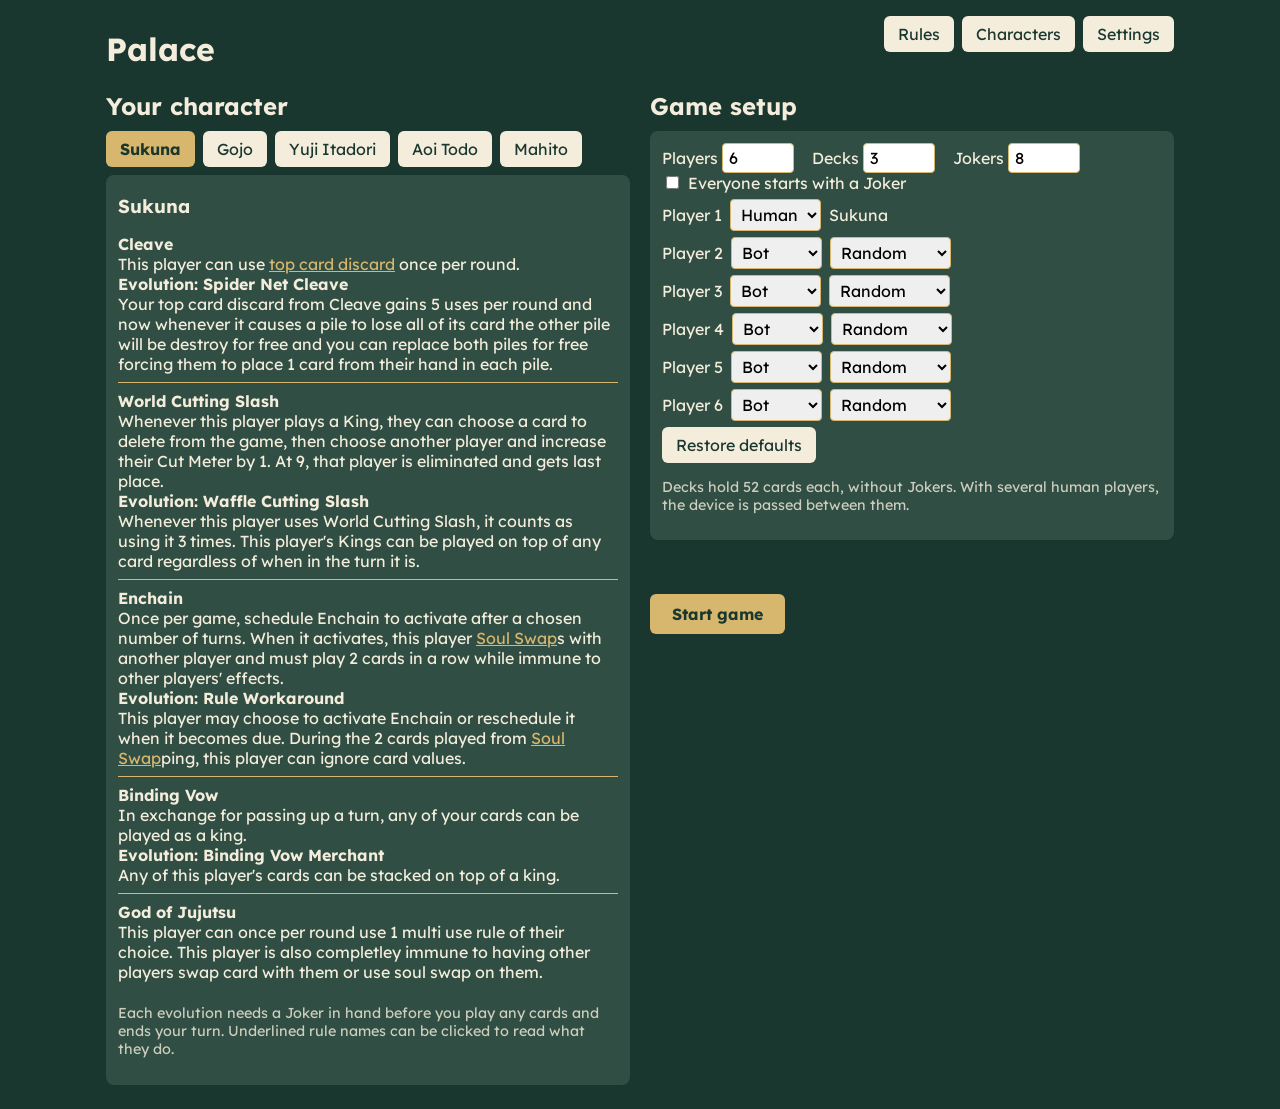
==== commit f5fc50ee: "Refactor navigation buttons to use links and enhance styling for better user experience" ====
--- a/Palace.html
+++ b/Palace.html
@@ -5,7 +5,7 @@
 		<meta name="viewport" content="width=device-width, initial-scale=1">
 		<title>Modded Palace Online</title>
 		<link href="https://fonts.googleapis.com/css?family=Lexend" rel="stylesheet">
-		<style>
+		<style>
 :root {
 	--felt: #19362f;
 	--felt-light: #304e43;
@@ -59,8 +59,26 @@
 	cursor: pointer;
 }
 
-button:hover:enabled {
+.button-link {
+	display: inline-block;
+	font: inherit;
+	text-decoration: none;
+	background: var(--cream);
+	color: var(--felt);
+	border: 0;
+	border-radius: 6px;
+	padding: 8px 14px;
+	cursor: pointer;
+}
+
+button:hover:enabled,
+.button-link:hover {
 	background: var(--gold);
+}
+
+.button-link:focus-visible {
+	outline: 2px solid var(--gold);
+	outline-offset: 2px;
 }
 
 button:disabled {
@@ -72,6 +90,22 @@
 	background: var(--gold);
 	font-weight: bold;
 	padding: 10px 22px;
+}
+
+.button-link.primary {
+	background: var(--gold);
+	font-weight: bold;
+	padding: 10px 22px;
+}
+
+.action-log {
+	white-space: pre-wrap;
+	overflow-wrap: anywhere;
+	background: var(--felt-light);
+	border-radius: 6px;
+	padding: 12px;
+	max-height: calc(100vh - 130px);
+	overflow: auto;
 }
 
 input, select {
@@ -855,7 +889,7 @@
 	#actions.actions {
 		max-width: 360px;
 	}
-}
+}
 </style>
 		<script>
 			window.addEventListener("error", (event) => {
@@ -869,8 +903,8 @@
 				}
 			}, true);
 		</script>
-
-
+
+
 	</head>
 	<body>
 		<div id="loading">
@@ -882,7 +916,8 @@
 			<header>
 				<h1>Palace</h1>
 				<div class="toolbar">
-					<button class="open-rules" type="button">Rules</button>
+					<a class="button-link" href="#rules">Rules</a>
+					<a class="button-link" href="#characters">Characters</a>
 					<button class="open-settings" type="button">Settings</button>
 				</div>
 			</header>
@@ -913,9 +948,9 @@
 			<header>
 				<div id="status"></div>
 				<div class="toolbar">
-					<button id="show-log" type="button">Action log</button>
-					<button class="open-characters" type="button">Character sheets</button>
-					<button class="open-rules" type="button">Rules</button>
+					<a class="button-link" href="#action-log">Action log</a>
+					<a class="button-link" href="#characters">Character sheets</a>
+					<a class="button-link" href="#rules">Rules</a>
 					<button class="open-settings" type="button">Settings</button>
 					<button id="new-game" type="button">New game</button>
 				</div>
@@ -944,12 +979,41 @@
 			</div>
 		</main>
 
-		<main id="rules-page" hidden>
+		<main id="rules" hidden>
 			<header>
 				<h1>Palace rules</h1>
-				<div class="toolbar"><button id="rules-back" type="button" class="primary">Back to game</button></div>
+				<div class="toolbar">
+					<a class="button-link" href="#characters">Characters</a>
+					<a class="button-link" href="#action-log">Action log</a>
+					<a class="button-link primary" data-return href="#setup">Back to game</a>
+				</div>
 			</header>
 			<div id="rules-content"></div>
+		</main>
+
+		<main id="characters" hidden>
+			<header>
+				<h1>Character sheets</h1>
+				<div class="toolbar">
+					<button id="toggle-character-sheets" type="button">Show every character</button>
+					<a class="button-link" href="#rules">Rules</a>
+					<a class="button-link" href="#action-log">Action log</a>
+					<a class="button-link primary" data-return href="#setup">Back to game</a>
+				</div>
+			</header>
+			<div id="characters-content"></div>
+		</main>
+
+		<main id="action-log" hidden>
+			<header>
+				<h1>Action log</h1>
+				<div class="toolbar">
+					<a class="button-link" href="#rules">Rules</a>
+					<a class="button-link" href="#characters">Characters</a>
+					<a class="button-link primary" data-return href="#setup">Back to game</a>
+				</div>
+			</header>
+			<pre id="action-log-content" class="action-log"></pre>
 		</main>
 
 		<div id="modal" class="overlay" hidden>
@@ -959,7 +1023,7 @@
 				<div id="modal-buttons"></div>
 			</div>
 		</div>
-	<script>
+	<script>
 "use strict";
 
 (() => {
@@ -4619,9 +4683,9 @@
 	};
 	window.PalaceBridge = bridge;
 })();
-
-</script>
-<script>
+
+</script>
+<script>
 "use strict";
 
 const SUIT_SYMBOLS = {Clubs: "♣", Diamonds: "♦", Hearts: "♥", Spades: "♠" };
@@ -4646,6 +4710,8 @@
 let adminOpen = false;
 let sortHandByValue = false;
 let playerRows = [];
+let appPage = "setup";
+let showAllCharacters = false;
 
 const $ = (id) => document.getElementById(id);
 
@@ -4671,8 +4737,7 @@
 	selectedCharacter = catalog.characters[0].name;
 	$("loading").hidden = true;
 	buildSetup();
-	$("setup").hidden = false;
-	if (location.hash === "#rules") openRules();
+	renderPage();
 }
 
 try {
@@ -4799,8 +4864,9 @@
 		$("setup-error").textContent = result.error;
 		return;
 	}
-	$("setup").hidden = true;
-	$("game").hidden = false;
+	appPage = "game";
+	history.replaceState(null, "", "#game");
+	renderPage();
 	confirmedViewer = null;
 	fastForward = false;
 	selCard = selPile = null;
@@ -4813,8 +4879,9 @@
 	clearTimeout(botTimer);
 	botTimer = null;
 	state = null;
-	$("game").hidden = true;
-	$("setup").hidden = false;
+	appPage = "setup";
+	history.replaceState(null, "", "#setup");
+	renderPage();
 });
 
 // ---------------------------------------------------------------- dialogs
@@ -4885,29 +4952,25 @@
 		cardNode(cardFromLabel(cardMatch[0]), { compact: true, inline: true }));
 }
 
-function openCharacterSheets() {
+function renderCharacterSheets() {
 	const currentCharacter = state?.players[state.viewer]?.character || catalog.characters[0].name;
-	const renderSheets = (showAll) => {
-		const body = el("div", { class: "character-sheets" });
-		const characters = showAll
-			? catalog.characters
-			: catalog.characters.filter((character) => character.name === currentCharacter);
-		for (const character of characters) {
-			const players = state?.players.filter((player) => player.character === character.name).map((player) => player.name) || [];
-			const sheet = characterSheet(character.name);
-			if (players.length) sheet.insertBefore(el("p", { class: "hint" }, `Used by: ${players.join(", ")}`), sheet.children[1] || null);
-			body.append(sheet);
-		}
-		showDialog("Character sheets", body, [
-			{ label: showAll ? `Show only ${currentCharacter}` : "Show every character", action: () => renderSheets(!showAll) },
-			{ label: "Close" },
-		]);
-	};
-	renderSheets(false);
-}
-
-$("show-log").addEventListener("click", () => {
-	if (state) showDialog("Action log", el("pre", {}, state.log.join("\n")), [{ label: "Close" }]);
+	const characters = showAllCharacters
+		? catalog.characters
+		: catalog.characters.filter((character) => character.name === currentCharacter);
+	const content = $("characters-content");
+	content.replaceChildren();
+	for (const character of characters) {
+		const players = state?.players.filter((player) => player.character === character.name).map((player) => player.name) || [];
+		const sheet = characterSheet(character.name);
+		if (players.length) sheet.insertBefore(el("p", { class: "hint" }, `Used by: ${players.join(", ")}`), sheet.children[1] || null);
+		content.append(sheet);
+	}
+	$("toggle-character-sheets").textContent = showAllCharacters ? `Show only ${currentCharacter}` : "Show every character";
+}
+
+$("toggle-character-sheets").addEventListener("click", () => {
+	showAllCharacters = !showAllCharacters;
+	renderCharacterSheets();
 });
 
 // ---------------------------------------------------------------- rules page
@@ -4957,32 +5020,26 @@
 	box.append(el("div", { class: "panel" }, el("h2", {}, "Domain Clashing"), el("pre", { class: "plain" }, catalog.domain_rule)));
 }
 
-let viewBeforeRules = "setup";
-
-function openRules() {
-	if (!$("rules-page").hidden) return;
-	viewBeforeRules = !$("game").hidden ? "game" : "setup";
-	$("setup").hidden = true;
-	$("game").hidden = true;
-	buildRulesPage();
-	$("rules-page").hidden = false;
+function updateActionLog() {
+	$("action-log-content").textContent = state ? state.log.join("\n") : "No game has started.";
+}
+
+function renderPage() {
+	const target = $(location.hash.slice(1));
+	const page = target?.closest("main") || $(appPage);
+	document.querySelectorAll("body > main").forEach((main) => {
+		main.hidden = main !== page;
+	});
+	document.querySelectorAll("[data-return]").forEach((link) => {
+		link.href = `#${appPage}`;
+	});
+	if (page?.id === "rules") buildRulesPage();
+	if (page?.id === "characters") renderCharacterSheets();
+	if (page?.id === "action-log") updateActionLog();
 	window.scrollTo(0, 0);
-	if (location.hash !== "#rules") location.hash = "rules";
-}
-
-function closeRules() {
-	if ($("rules-page").hidden) return;
-	$("rules-page").hidden = true;
-	$(viewBeforeRules).hidden = false;
-	if (location.hash === "#rules") history.replaceState(null, "", location.pathname + location.search);
-}
-
-document.querySelectorAll(".open-rules").forEach((button) => button.addEventListener("click", openRules));
-$("rules-back").addEventListener("click", closeRules);
-window.addEventListener("hashchange", () => {
-	if (location.hash === "#rules") openRules();
-	else closeRules();
-});
+}
+
+window.addEventListener("hashchange", renderPage);
 
 // ---------------------------------------------------------------- settings and admin
 
@@ -5071,7 +5128,6 @@
 }
 
 document.querySelectorAll(".open-settings").forEach((button) => button.addEventListener("click", openSettings));
-document.querySelectorAll(".open-characters").forEach((button) => button.addEventListener("click", openCharacterSheets));
 
 // ---------------------------------------------------------------- bridge calls
 
@@ -5101,6 +5157,7 @@
 
 function applyState(next) {
 	state = next;
+	if (location.hash === "#action-log") updateActionLog();
 	if (state.phase === "over") fastForward = false;
 	render();
 	if (state.popup) showDialog("Six Eyes", el("p", {}, state.popup), [{ label: "OK" }]);
@@ -5516,7 +5573,7 @@
 		}, button.label));
 	});
 }
-
-</script>
+
+</script>
 </body>
 </html>
